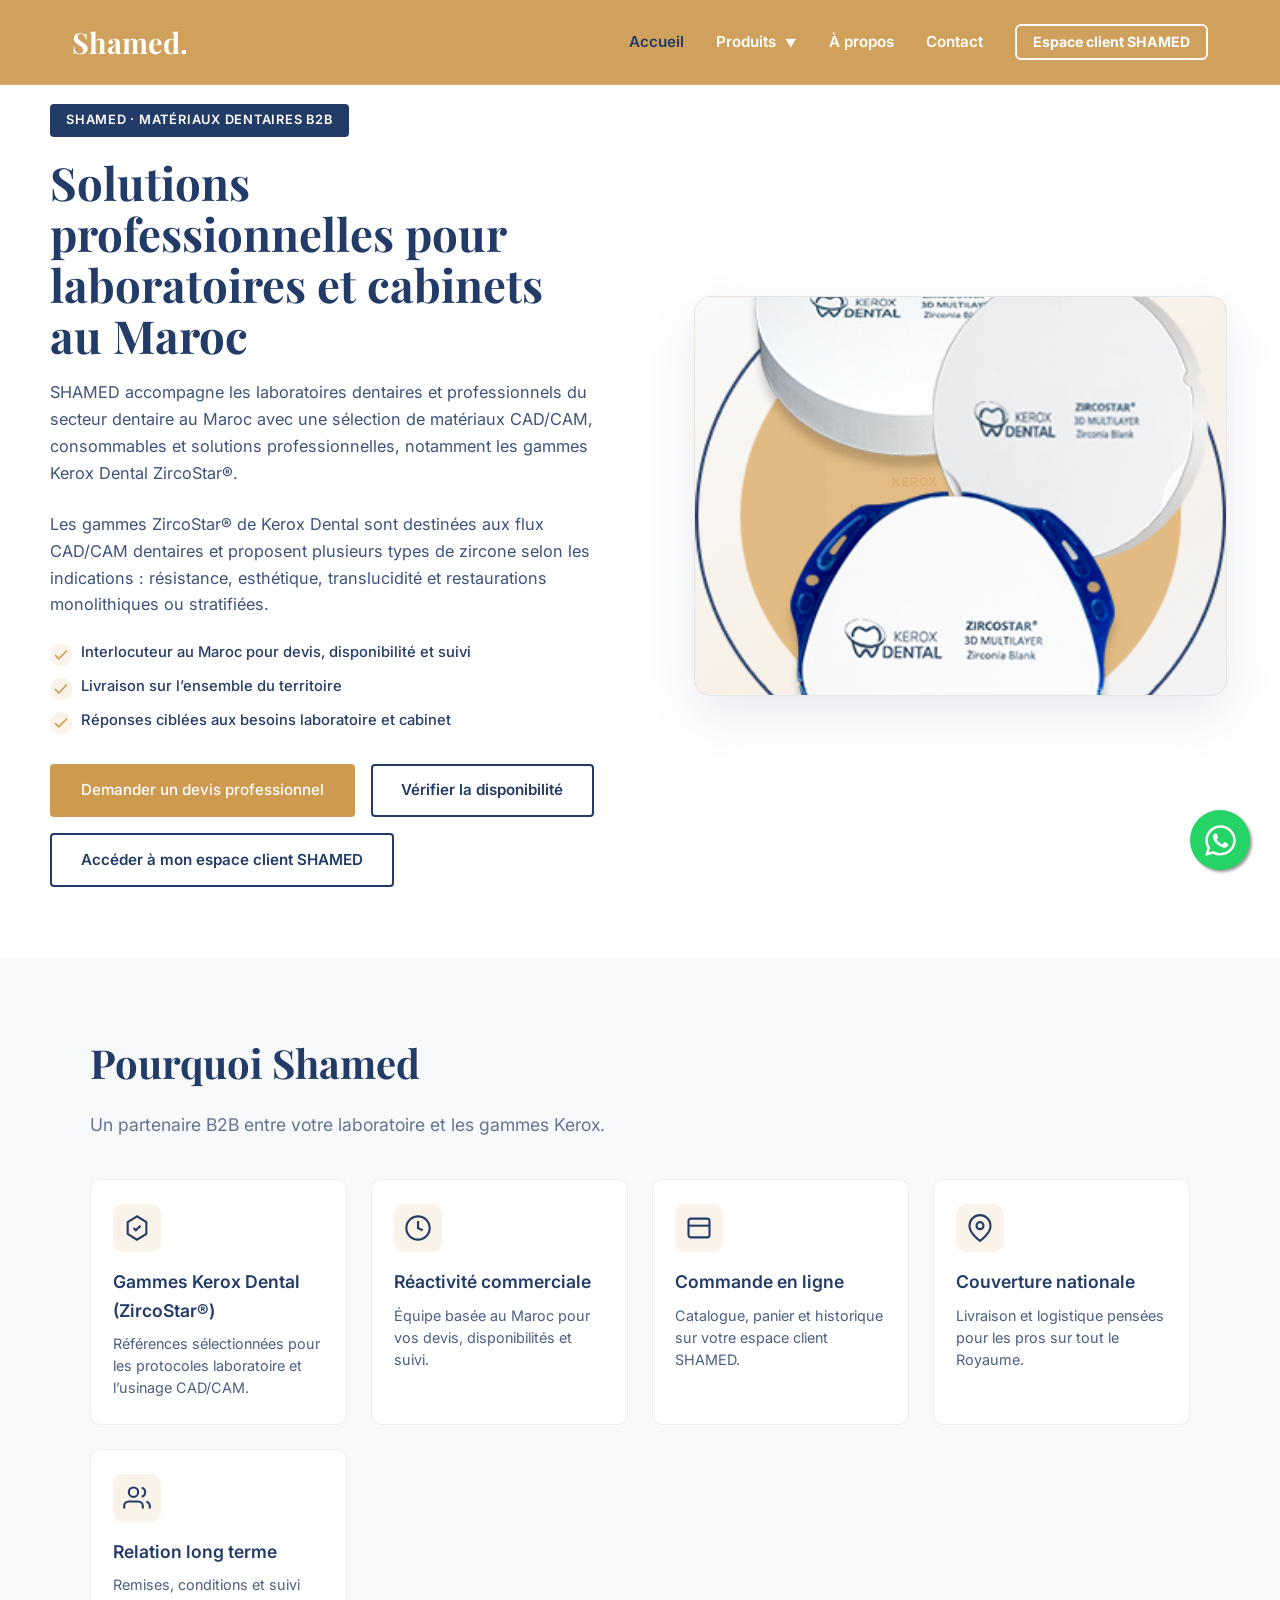
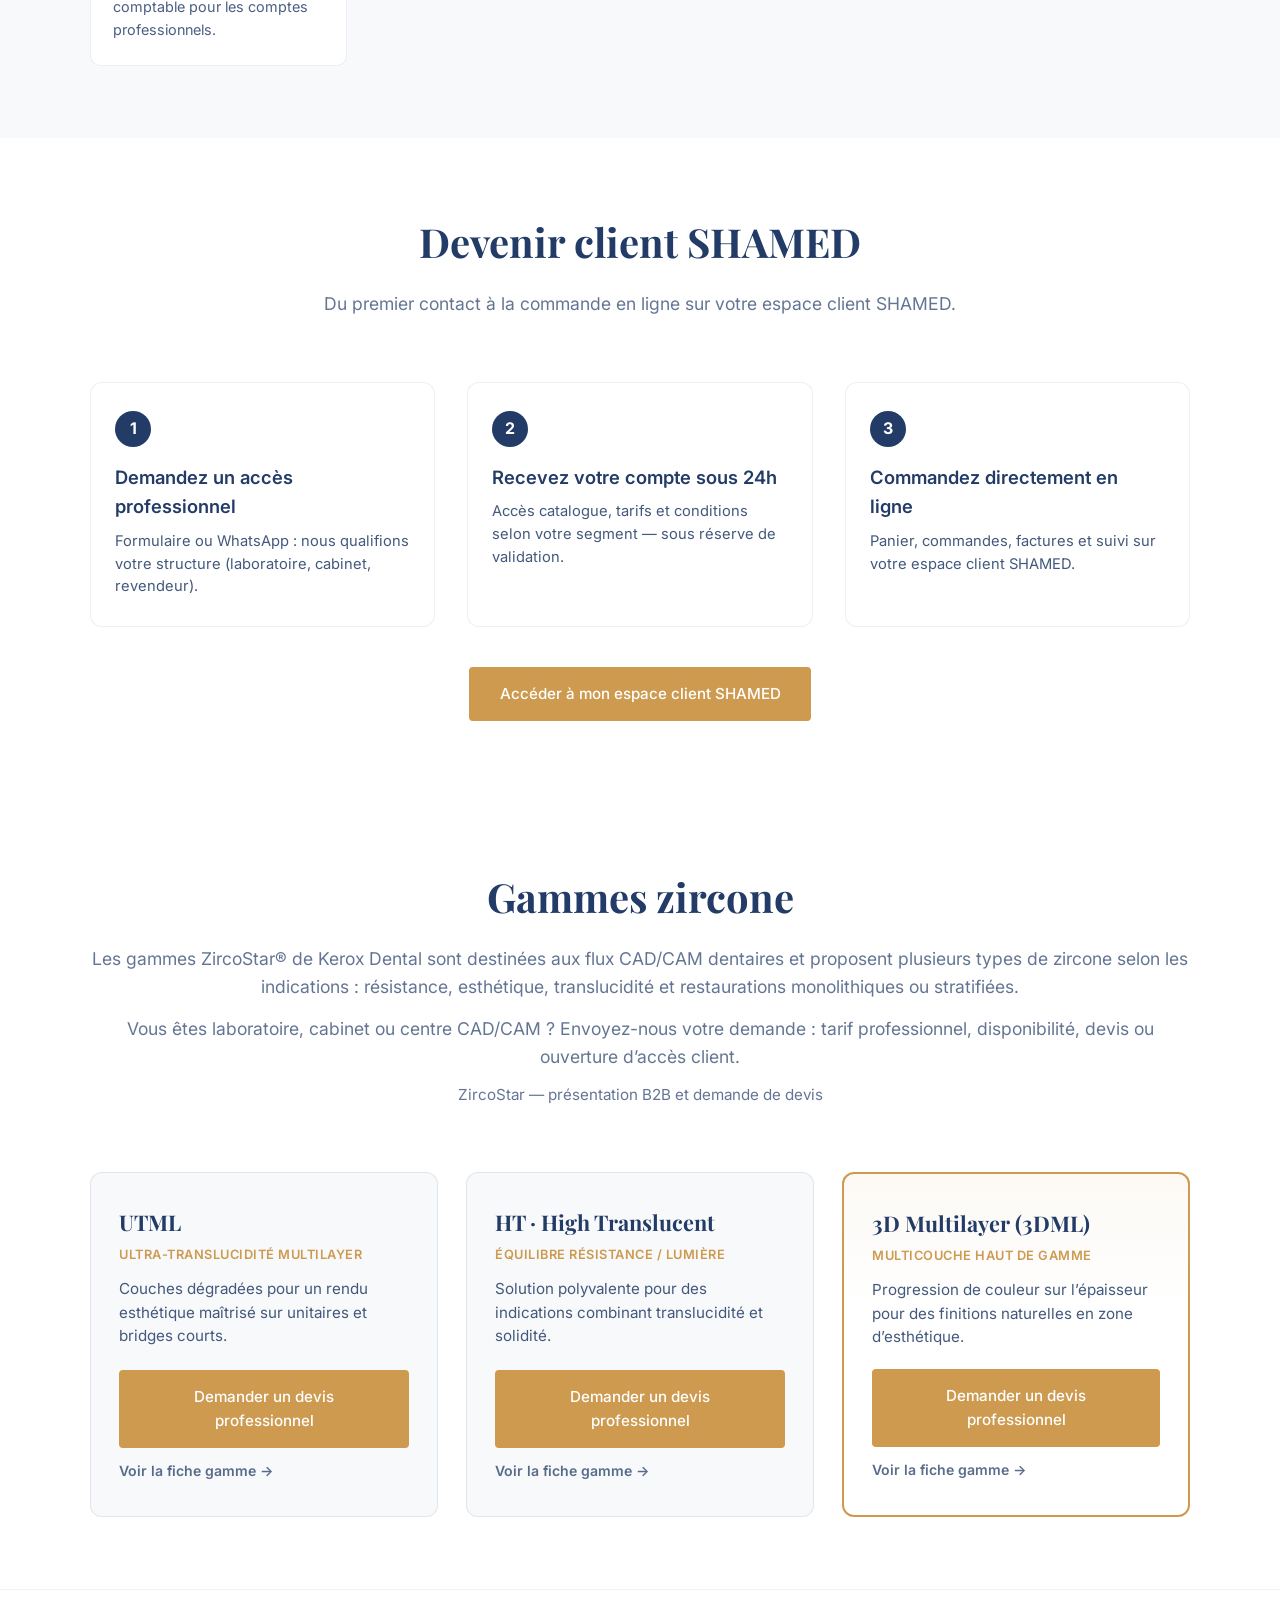
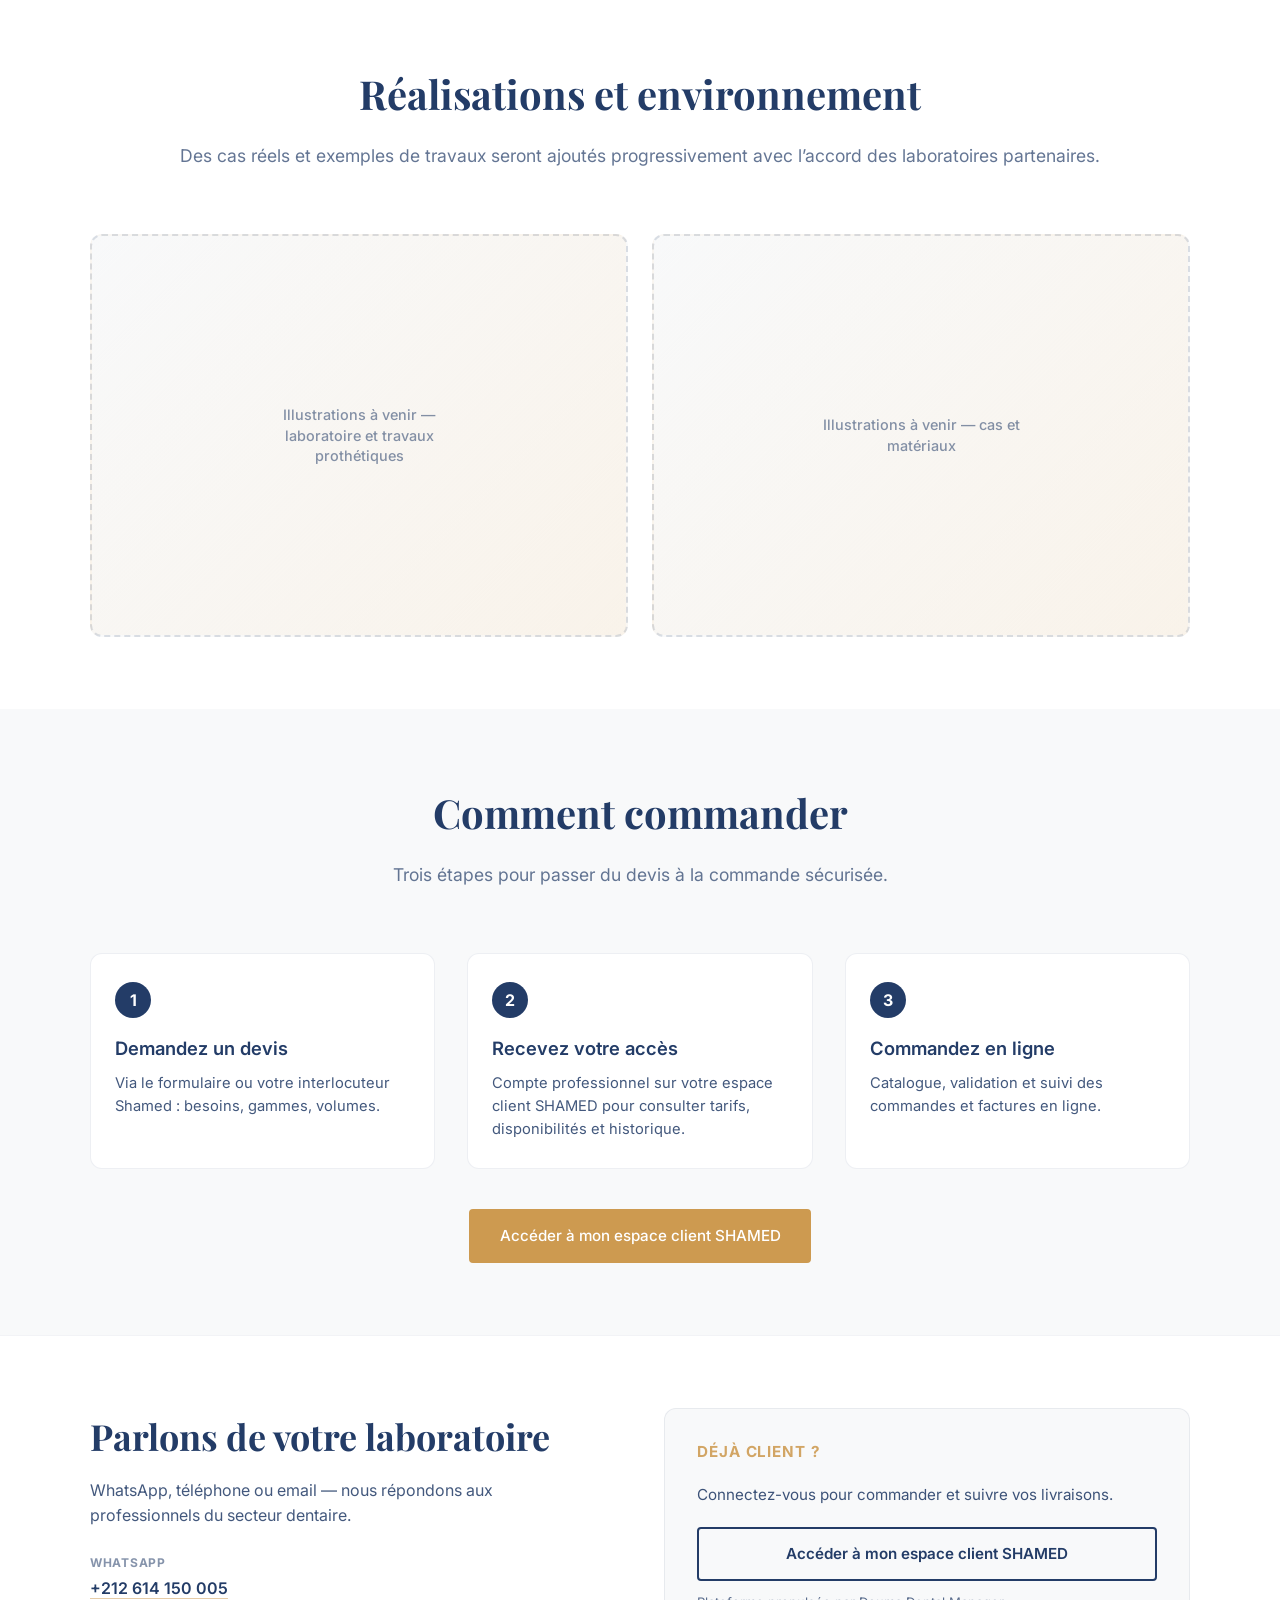
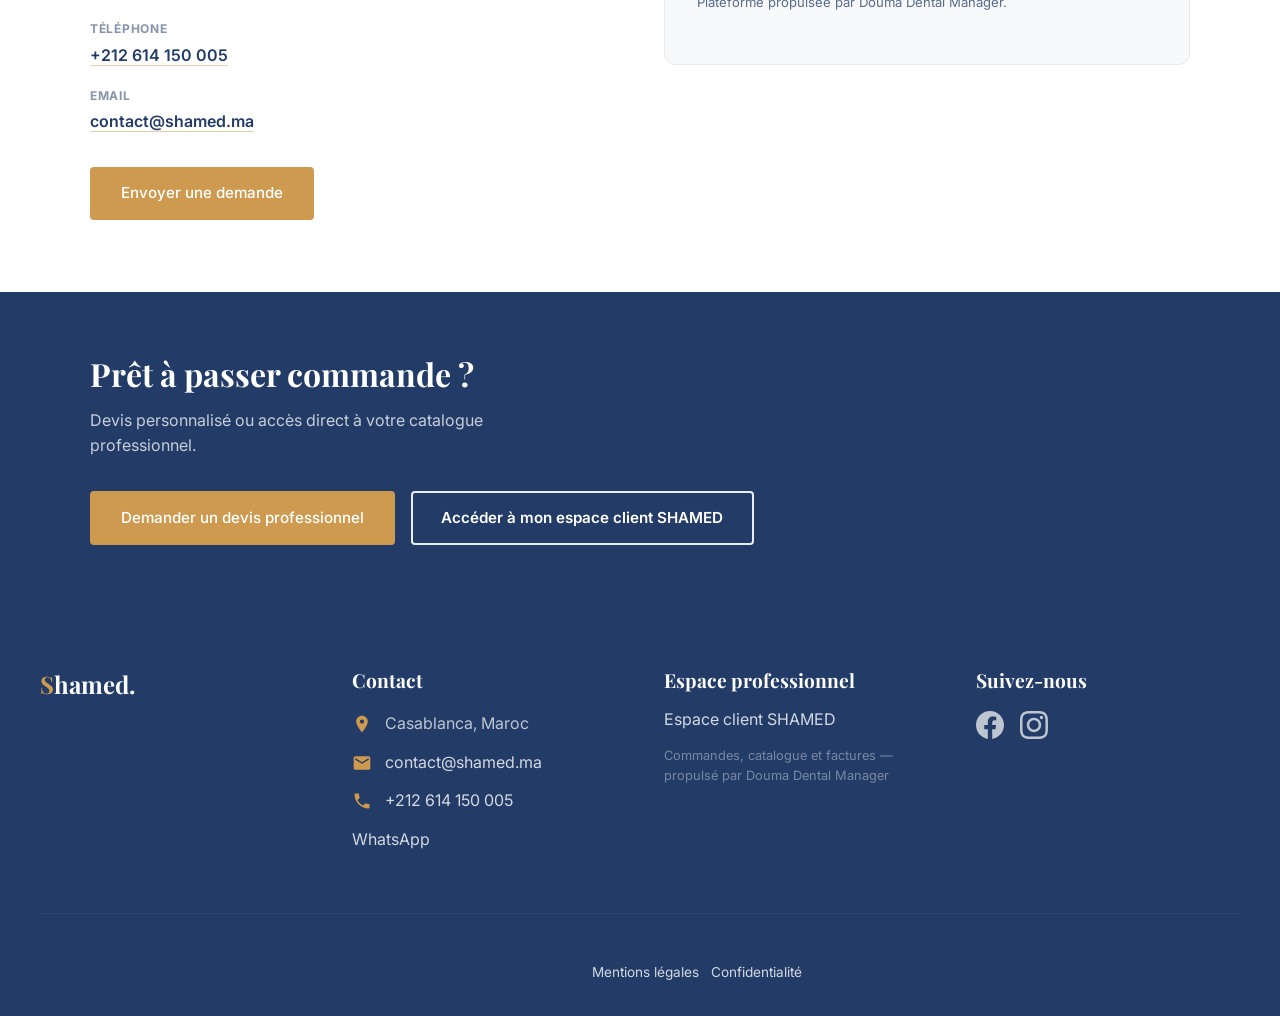
==== index.html @ b082b1ce "Improve SHAMED site content, legal pages, and footer consistency" ====
<!DOCTYPE html>
<html lang="fr">
<head>
    <meta charset="UTF-8">
    <meta name="viewport" content="width=device-width, initial-scale=1.0">
    <title>SHAMED — Consommables et matériaux dentaires professionnels au Maroc</title>
    <link rel="preconnect" href="https://fonts.googleapis.com">
    <link rel="preconnect" href="https://fonts.gstatic.com" crossorigin>
    <link href="https://fonts.googleapis.com/css2?family=Inter:wght@300;400;500;600&family=Playfair+Display:wght@500;600;700&display=swap" rel="stylesheet">
    <link rel="stylesheet" href="styles.css">
    <meta name="description" content="SHAMED accompagne les laboratoires dentaires et professionnels au Maroc avec des matériaux CAD/CAM, consommables dentaires, devis professionnels et espace client en ligne.">
    <meta property="og:title" content="SHAMED — Matériaux dentaires professionnels au Maroc">
    <meta property="og:description" content="Matériaux CAD/CAM, consommables dentaires et gammes Kerox Dental ZircoStar® : devis, disponibilité et espace client SHAMED.">
    <meta property="og:type" content="website">
    <meta property="og:url" content="https://www.shamed.ma/">
    <meta property="og:image" content="https://www.shamed.ma/images/our-products-zirconia.png">
    <meta property="og:locale" content="fr_MA">
</head>
<body>
    <a href="#main" class="skip-link">Aller au contenu</a>

    <nav id="navbar" class="glass-nav">
        <div class="nav-container">
            <div class="logo">
                <a href="index.html"><span class="logo-accent">S</span>hamed.</a>
            </div>
            <ul class="nav-links">
                <li><a href="index.html" class="active">Accueil</a></li>
                <li class="nav-item">
                    <a href="#produits">Produits <span class="dropdown-arrow">▼</span></a>
                    <div class="dropdown">
                        <a href="zircone.html">Zircone Kerox</a>
                        <a href="zircostar.html">ZircoStar</a>
                        <a href="pmma.html">PMMA</a>
                        <a href="resine-3d.html">Résines 3D</a>
                        <a href="consommables.html">Consommables Divers</a>
                    </div>
                </li>
                <li><a href="a-propos.html">À propos</a></li>
                <li><a href="contact.html">Contact</a></li>
                <li><a href="https://erp.shamed.ma/login?utm_source=shamed.ma&utm_medium=cta" class="nav-erp-link" target="_blank" rel="noopener noreferrer">Espace client SHAMED</a></li>
            </ul>
            <button class="nav-toggle" type="button" aria-label="Ouvrir le menu" aria-expanded="false">
                <span></span><span></span><span></span>
            </button>
        </div>
    </nav>
    <div class="mobile-menu" id="mobileMenu">
        <ul>
            <li><a href="index.html">Accueil</a></li>
            <li><a href="zircone.html">Zircone Kerox</a></li>
            <li><a href="zircostar.html">ZircoStar</a></li>
            <li><a href="pmma.html">PMMA</a></li>
            <li><a href="resine-3d.html">Résines 3D</a></li>
            <li><a href="consommables.html">Consommables Divers</a></li>
            <li><a href="a-propos.html">À propos</a></li>
            <li><a href="contact.html">Contact</a></li>
            <li><a href="https://erp.shamed.ma/login?utm_source=shamed.ma&utm_medium=cta" target="_blank" rel="noopener noreferrer">Espace client SHAMED</a></li>
        </ul>
    </div>

    <!-- ========== 1. HERO (conversion B2B) ========== -->
    <header id="main" class="hero-section hero-b2b hero-b2b--split">
        <div class="hero-b2b-inner fade-in">
            <div class="hero-b2b-text">
                <p class="hero-eyebrow">SHAMED · Matériaux dentaires B2B</p>
                <h1>Solutions professionnelles pour laboratoires et cabinets au Maroc</h1>
                <p class="hero-subtitle">SHAMED accompagne les laboratoires dentaires et professionnels du secteur dentaire au Maroc avec une sélection de matériaux CAD/CAM, consommables et solutions professionnelles, notamment les gammes Kerox Dental ZircoStar®.</p>
                <p class="hero-subtitle" style="margin-top: 0.75rem;">Les gammes ZircoStar® de Kerox Dental sont destinées aux flux CAD/CAM dentaires et proposent plusieurs types de zircone selon les indications : résistance, esthétique, translucidité et restaurations monolithiques ou stratifiées.</p>
                <ul class="hero-trust" aria-label="Points forts">
                    <li>
                        <span class="hero-trust-icon" aria-hidden="true"><svg width="18" height="18" viewBox="0 0 24 24" fill="none" stroke="currentColor" stroke-width="2.2"><path d="M20 6L9 17l-5-5"/></svg></span>
                        <span>Interlocuteur au Maroc pour devis, disponibilité et suivi</span>
                    </li>
                    <li>
                        <span class="hero-trust-icon" aria-hidden="true"><svg width="18" height="18" viewBox="0 0 24 24" fill="none" stroke="currentColor" stroke-width="2.2"><path d="M20 6L9 17l-5-5"/></svg></span>
                        <span>Livraison sur l’ensemble du territoire</span>
                    </li>
                    <li>
                        <span class="hero-trust-icon" aria-hidden="true"><svg width="18" height="18" viewBox="0 0 24 24" fill="none" stroke="currentColor" stroke-width="2.2"><path d="M20 6L9 17l-5-5"/></svg></span>
                        <span>Réponses ciblées aux besoins laboratoire et cabinet</span>
                    </li>
                </ul>
                <div class="hero-actions">
                    <a href="contact.html" class="btn-primary">Demander un devis professionnel</a>
                    <a href="contact.html" class="btn-outline-navy">Vérifier la disponibilité</a>
                    <a href="https://erp.shamed.ma/login?utm_source=shamed.ma&utm_medium=cta" class="btn-outline-navy" target="_blank" rel="noopener noreferrer">Accéder à mon espace client SHAMED</a>
                </div>
            </div>
            <div class="hero-visual-wrap">
                <figure class="hero-visual" role="presentation">
                    <img
                        src="images/our-products-zirconia.png"
                        alt="Gamme zircone Kerox — blocs pour laboratoire dentaire"
                        class="hero-visual-img"
                        width="640"
                        height="480"
                        loading="eager"
                        fetchpriority="high"
                        onerror="this.remove();"
                    >
                    <div class="hero-visual-fallback" aria-hidden="true">
                        <span class="hero-visual-fallback-inner">
                            <span class="hero-visual-fallback-kicker">Kerox · Zircostar</span>
                            <span class="hero-visual-fallback-text">Illustration produit ou laboratoire</span>
                        </span>
                    </div>
                </figure>
            </div>
        </div>
    </header>

    <!-- ========== 2. POURQUOI SHAMED ========== -->
    <section id="pourquoi" class="home-section home-why fade-in">
        <div class="home-inner">
            <div class="section-header section-header--left">
                <h2>Pourquoi Shamed</h2>
                <p>Un partenaire B2B entre votre laboratoire et les gammes Kerox.</p>
            </div>
            <ul class="why-grid">
                <li class="why-item">
                    <span class="why-icon" aria-hidden="true">
                        <svg viewBox="0 0 24 24" width="28" height="28" fill="none" stroke="currentColor" stroke-width="1.8"><path d="M12 2L4 7v10l8 5 8-5V7l-8-5z"/><path d="M9 12l2 2 4-4"/></svg>
                    </span>
                    <h3>Gammes Kerox Dental (ZircoStar®)</h3>
                    <p>Références sélectionnées pour les protocoles laboratoire et l’usinage CAD/CAM.</p>
                </li>
                <li class="why-item">
                    <span class="why-icon" aria-hidden="true">
                        <svg viewBox="0 0 24 24" width="28" height="28" fill="none" stroke="currentColor" stroke-width="1.8"><circle cx="12" cy="12" r="10"/><path d="M12 6v6l4 2"/></svg>
                    </span>
                    <h3>Réactivité commerciale</h3>
                    <p>Équipe basée au Maroc pour vos devis, disponibilités et suivi.</p>
                </li>
                <li class="why-item">
                    <span class="why-icon" aria-hidden="true">
                        <svg viewBox="0 0 24 24" width="28" height="28" fill="none" stroke="currentColor" stroke-width="1.8"><rect x="3" y="4" width="18" height="16" rx="2"/><path d="M3 10h18"/></svg>
                    </span>
                    <h3>Commande en ligne</h3>
                    <p>Catalogue, panier et historique sur votre espace client SHAMED.</p>
                </li>
                <li class="why-item">
                    <span class="why-icon" aria-hidden="true">
                        <svg viewBox="0 0 24 24" width="28" height="28" fill="none" stroke="currentColor" stroke-width="1.8"><path d="M21 10c0 7-9 13-9 13S3 17 3 10a9 9 0 1118 0z"/><circle cx="12" cy="10" r="3"/></svg>
                    </span>
                    <h3>Couverture nationale</h3>
                    <p>Livraison et logistique pensées pour les pros sur tout le Royaume.</p>
                </li>
                <li class="why-item">
                    <span class="why-icon" aria-hidden="true">
                        <svg viewBox="0 0 24 24" width="28" height="28" fill="none" stroke="currentColor" stroke-width="1.8"><path d="M17 21v-2a4 4 0 00-4-4H5a4 4 0 00-4 4v2"/><circle cx="9" cy="7" r="4"/><path d="M23 21v-2a4 4 0 00-3-3.87M16 3.13a4 4 0 010 7.75"/></svg>
                    </span>
                    <h3>Relation long terme</h3>
                    <p>Remises, conditions et suivi comptable pour les comptes professionnels.</p>
                </li>
            </ul>
        </div>
    </section>

    <!-- ========== 2b. DEVENIR CLIENT ========== -->
    <section id="devenir-client" class="home-section home-devenir fade-in">
        <div class="home-inner">
            <div class="section-header">
                <h2>Devenir client SHAMED</h2>
                <p>Du premier contact à la commande en ligne sur votre espace client SHAMED.</p>
            </div>
            <ol class="steps-3 steps-3--devenir">
                <li class="steps-3-item">
                    <span class="steps-3-num">1</span>
                    <h3>Demandez un accès professionnel</h3>
                    <p>Formulaire ou WhatsApp : nous qualifions votre structure (laboratoire, cabinet, revendeur).</p>
                </li>
                <li class="steps-3-item">
                    <span class="steps-3-num">2</span>
                    <h3>Recevez votre compte sous 24h</h3>
                    <p>Accès catalogue, tarifs et conditions selon votre segment — sous réserve de validation.</p>
                </li>
                <li class="steps-3-item">
                    <span class="steps-3-num">3</span>
                    <h3>Commandez directement en ligne</h3>
                    <p>Panier, commandes, factures et suivi sur votre espace client SHAMED.</p>
                </li>
            </ol>
            <div class="steps-3-cta">
                <a href="https://erp.shamed.ma/login?utm_source=shamed.ma&utm_medium=cta" class="btn-primary" target="_blank" rel="noopener noreferrer">Accéder à mon espace client SHAMED</a>
            </div>
        </div>
    </section>

    <!-- ========== 3. PRODUITS (3 blocs) ========== -->
    <section id="produits" class="home-section home-products-b2b fade-in">
        <div class="home-inner">
            <div class="section-header">
                <h2>Gammes zircone</h2>
                <p>Les gammes ZircoStar® de Kerox Dental sont destinées aux flux CAD/CAM dentaires et proposent plusieurs types de zircone selon les indications : résistance, esthétique, translucidité et restaurations monolithiques ou stratifiées.</p>
                <p style="margin-top: 0.85rem;">Vous êtes laboratoire, cabinet ou centre CAD/CAM ? Envoyez-nous votre demande : tarif professionnel, disponibilité, devis ou ouverture d’accès client.</p>
                <p style="margin-top: 0.75rem; font-size: 0.95rem;"><a href="zircostar.html">ZircoStar — présentation B2B et demande de devis</a></p>
            </div>
            <div class="b2b-product-grid">
                <article class="b2b-product-card">
                    <h3>UTML</h3>
                    <p class="b2b-product-tag">Ultra-translucidité multilayer</p>
                    <p>Couches dégradées pour un rendu esthétique maîtrisé sur unitaires et bridges courts.</p>
                    <a href="contact.html" class="btn-primary b2b-product-cta">Demander un devis professionnel</a>
                    <a href="zircone.html" class="b2b-product-more">Voir la fiche gamme →</a>
                </article>
                <article class="b2b-product-card">
                    <h3>HT · High Translucent</h3>
                    <p class="b2b-product-tag">Équilibre résistance / lumière</p>
                    <p>Solution polyvalente pour des indications combinant translucidité et solidité.</p>
                    <a href="contact.html" class="btn-primary b2b-product-cta">Demander un devis professionnel</a>
                    <a href="zircone.html" class="b2b-product-more">Voir la fiche gamme →</a>
                </article>
                <article class="b2b-product-card b2b-product-card--featured">
                    <h3>3D Multilayer (3DML)</h3>
                    <p class="b2b-product-tag">Multicouche haut de gamme</p>
                    <p>Progression de couleur sur l’épaisseur pour des finitions naturelles en zone d’esthétique.</p>
                    <a href="contact.html" class="btn-primary b2b-product-cta">Demander un devis professionnel</a>
                    <a href="zircone.html" class="b2b-product-more">Voir la fiche gamme →</a>
                </article>
            </div>
        </div>
    </section>

    <!-- ========== 4. RÉSULTATS (placeholders) ========== -->
    <section id="resultats" class="home-section home-results fade-in">
        <div class="home-inner">
            <div class="section-header">
                <h2>Réalisations et environnement</h2>
                <p>Des cas réels et exemples de travaux seront ajoutés progressivement avec l’accord des laboratoires partenaires.</p>
            </div>
            <div class="results-grid">
                <div class="result-placeholder">
                    <span class="result-placeholder-label">Illustrations à venir — laboratoire et travaux prothétiques</span>
                </div>
                <div class="result-placeholder">
                    <span class="result-placeholder-label">Illustrations à venir — cas et matériaux</span>
                </div>
            </div>
        </div>
    </section>

    <!-- ========== 5. COMMENT COMMANDER ========== -->
    <section id="comment-commander" class="home-section home-how fade-in">
        <div class="home-inner">
            <div class="section-header">
                <h2>Comment commander</h2>
                <p>Trois étapes pour passer du devis à la commande sécurisée.</p>
            </div>
            <ol class="steps-3">
                <li class="steps-3-item">
                    <span class="steps-3-num">1</span>
                    <h3>Demandez un devis</h3>
                    <p>Via le formulaire ou votre interlocuteur Shamed : besoins, gammes, volumes.</p>
                </li>
                <li class="steps-3-item">
                    <span class="steps-3-num">2</span>
                    <h3>Recevez votre accès</h3>
                    <p>Compte professionnel sur votre espace client SHAMED pour consulter tarifs, disponibilités et historique.</p>
                </li>
                <li class="steps-3-item">
                    <span class="steps-3-num">3</span>
                    <h3>Commandez en ligne</h3>
                    <p>Catalogue, validation et suivi des commandes et factures en ligne.</p>
                </li>
            </ol>
            <div class="steps-3-cta">
                <a href="https://erp.shamed.ma/login?utm_source=shamed.ma&utm_medium=cta" class="btn-primary" target="_blank" rel="noopener noreferrer">Accéder à mon espace client SHAMED</a>
            </div>
        </div>
    </section>

    <!-- ========== 6. CONTACT ========== -->
    <section id="contact-pro" class="home-section home-contact-block fade-in">
        <div class="home-inner home-contact-inner">
            <div class="home-contact-text">
                <h2>Parlons de votre laboratoire</h2>
                <p>WhatsApp, téléphone ou email — nous répondons aux professionnels du secteur dentaire.</p>
                <ul class="home-contact-list">
                    <li>
                        <strong>WhatsApp</strong>
                        <a href="https://wa.me/212614150005" target="_blank" rel="noopener">+212 614 150 005</a>
                    </li>
                    <li>
                        <strong>Téléphone</strong>
                        <a href="tel:+212614150005">+212 614 150 005</a>
                    </li>
                    <li>
                        <strong>Email</strong>
                        <a href="mailto:contact@shamed.ma">contact@shamed.ma</a>
                    </li>
                </ul>
                <a href="contact.html" class="btn-primary home-contact-main-cta">Envoyer une demande</a>
            </div>
            <div class="home-contact-aside">
                <p class="home-contact-aside-title">Déjà client ?</p>
                <p>Connectez-vous pour commander et suivre vos livraisons.</p>
                <a href="https://erp.shamed.ma/login?utm_source=shamed.ma&utm_medium=cta" class="btn-outline-navy btn-block" target="_blank" rel="noopener noreferrer">Accéder à mon espace client SHAMED</a>
                <p style="margin-top: 0.75rem; font-size: 0.82rem; opacity: 0.75; line-height: 1.45;">Plateforme propulsée par Douma Dental Manager.</p>
            </div>
        </div>
    </section>

    <!-- ========== BONUS : CTA final ========== -->
    <section class="home-final-cta fade-in" aria-label="Appel à l'action">
        <div class="home-inner home-final-cta-inner">
            <div>
                <h2 class="home-final-cta-title">Prêt à passer commande ?</h2>
                <p class="home-final-cta-sub">Devis personnalisé ou accès direct à votre catalogue professionnel.</p>
            </div>
            <div class="home-final-cta-btns">
                <a href="contact.html" class="btn-primary">Demander un devis professionnel</a>
                <a href="https://erp.shamed.ma/login?utm_source=shamed.ma&utm_medium=cta" class="btn-outline-light" target="_blank" rel="noopener noreferrer">Accéder à mon espace client SHAMED</a>
            </div>
        </div>
    </section>

    <a href="https://wa.me/212614150005" class="whatsapp-float" target="_blank" aria-label="Contact WhatsApp">
        <svg class="whatsapp-icon" viewBox="0 0 448 512"><path d="M380.9 97.1C339 55.1 283.2 32 223.9 32c-122.4 0-222 99.6-222 222 0 39.1 10.2 77.3 29.6 111L0 480l117.7-30.9c32.4 17.7 68.9 27 106.1 27h.1c122.3 0 224.1-99.6 224.1-222 0-59.3-25.2-115-67.1-157zm-157 341.6c-33.2 0-65.7-8.9-94-25.7l-6.7-4-69.8 18.3L72 359.2l-4.4-7c-18.5-29.4-28.2-63.3-28.2-98.2 0-101.7 82.8-184.5 184.6-184.5 49.3 0 95.6 19.2 130.4 54.1 34.8 34.9 56.2 81.2 56.1 130.5 0 101.8-84.9 184.6-186.6 184.6zm101.2-138.2c-5.5-2.8-32.8-16.2-37.9-18-5.1-1.9-8.8-2.8-12.5 2.8-3.7 5.6-14.3 18-17.6 21.8-3.2 3.7-6.5 4.2-12 1.4-5.5-2.8-23.2-8.5-44.2-27.1-16.4-14.6-27.4-32.6-30.6-38.1-3.2-5.5-.3-8.5 2.5-11.2 2.5-2.5 5.5-6.5 8.3-9.7 2.8-3.2 3.7-5.5 5.5-9.2 1.9-3.7.9-6.9-.5-9.7-1.4-2.8-12.5-30.1-17.1-41.2-4.5-10.8-9.1-9.3-12.5-9.5-3.2-.2-6.9-.2-10.6-.2-3.7 0-9.7 1.4-14.8 6.9-5.1 5.6-19.4 19-19.4 46.3 0 27.3 19.9 53.7 22.6 57.4 2.8 3.7 39.1 59.7 94.8 83.8 13.2 5.8 23.5 9.2 31.5 11.8 13.3 4.2 25.4 3.6 35 2.2 10.7-1.6 32.8-13.4 37.4-26.4 4.6-13 4.6-24.1 3.2-26.4-1.3-2.5-5-3.9-10.5-6.6z"/></svg>
    </a>

    <footer id="contact" class="footer">
        <div class="footer-container">
            <div class="footer-brand">
                <h2><span style="color:var(--clr-copper)">S</span>hamed.</h2>
                <p>Consommable Médical &amp; Dentaire premium au Maroc.</p>
            </div>
            <div class="footer-links">
                <h3>Contact</h3>
                <p><svg class="footer-icon" viewBox="0 0 24 24"><path d="M12 2C8.13 2 5 5.13 5 9c0 5.25 7 13 7 13s7-7.75 7-13c0-3.87-3.13-7-7-7zm0 9.5c-1.38 0-2.5-1.12-2.5-2.5s1.12-2.5 2.5-2.5 2.5 1.12 2.5 2.5-1.12 2.5-2.5 2.5z"/></svg> Casablanca, Maroc</p>
                <p><svg class="footer-icon" viewBox="0 0 24 24"><path d="M20 4H4c-1.1 0-1.99.9-1.99 2L2 18c0 1.1.9 2 2 2h16c1.1 0 2-.9 2-2V6c0-1.1-.9-2-2-2zm0 4l-8 5-8-5V6l8 5 8-5v2z"/></svg> <a href="mailto:contact@shamed.ma">contact@shamed.ma</a></p>
                <p><svg class="footer-icon" viewBox="0 0 24 24"><path d="M6.62 10.79c1.44 2.83 3.76 5.14 6.59 6.59l2.2-2.2c.27-.27.67-.36 1.02-.24 1.12.37 2.33.57 3.57.57.55 0 1 .45 1 1V20c0 .55-.45 1-1 1-9.39 0-17-7.61-17-17 0-.55.45-1 1-1h3.5c.55 0 1 .45 1 1 0 1.25.2 2.45.57 3.57.11.35.03.74-.25 1.02l-2.2 2.2z"/></svg> <a href="tel:+212614150005">+212 614 150 005</a></p>
                <p><a href="https://wa.me/212614150005" target="_blank" rel="noopener">WhatsApp</a></p>
            </div>
            <div class="footer-links footer-erp">
                <h3>Espace professionnel</h3>
                <p><a href="https://erp.shamed.ma/login?utm_source=shamed.ma&utm_medium=cta" target="_blank" rel="noopener noreferrer">Espace client SHAMED</a></p>
                <p class="footer-erp-hint">Commandes, catalogue et factures — propulsé par Douma Dental Manager</p>
            </div>
            <div class="footer-social">
                <h3>Suivez-nous</h3>
                <div class="social-links">
                    <a href="https://www.facebook.com/shamed.ma" target="_blank" rel="noopener noreferrer" aria-label="Facebook Shamed">
                        <svg class="social-icon" viewBox="0 0 24 24"><path d="M24 12.073c0-6.627-5.373-12-12-12s-12 5.373-12 12c0 5.99 4.388 10.954 10.125 11.854v-8.385H7.078v-3.47h3.047V9.43c0-3.007 1.792-4.669 4.533-4.669 1.312 0 2.686.235 2.686.235v2.953H15.83c-1.491 0-1.956.925-1.956 1.874v2.25h3.328l-.532 3.47h-2.796v8.385C19.612 23.027 24 18.062 24 12.073z"/></svg>
                    </a>
                    <a href="https://www.instagram.com/shamed.ma" target="_blank" rel="noopener noreferrer" aria-label="Instagram Shamed">
                        <svg class="social-icon" viewBox="0 0 24 24"><path d="M12 2.163c3.204 0 3.584.012 4.85.07 3.252.148 4.771 1.691 4.919 4.919.058 1.265.069 1.645.069 4.849 0 3.205-.012 3.584-.069 4.849-.149 3.225-1.664 4.771-4.919 4.919-1.266.058-1.644.07-4.85.07-3.204 0-3.584-.012-4.849-.07-3.26-.149-4.771-1.699-4.919-4.92-.058-1.265-.07-1.644-.07-4.849 0-3.204.013-3.583.07-4.849.149-3.227 1.664-4.771 4.919-4.919 1.266-.057 1.645-.069 4.849-.069zm0-2.163c-3.259 0-3.667.014-4.947.072-4.358.2-6.78 2.618-6.98 6.98-.059 1.281-.073 1.689-.073 4.948 0 3.259.014 3.668.072 4.948.2 4.358 2.618 6.78 6.98 6.98 1.281.058 1.689.072 4.948.072 3.259 0 3.668-.014 4.948-.072 4.354-.2 6.782-2.618 6.979-6.98.059-1.28.073-1.689.073-4.948 0-3.259-.014-3.667-.072-4.947-.196-4.354-2.617-6.78-6.979-6.98-1.281-.059-1.69-.073-4.949-.073zm0 5.838c-3.403 0-6.162 2.759-6.162 6.162s2.759 6.163 6.162 6.163 6.162-2.759 6.162-6.163c0-3.403-2.759-6.162-6.162-6.162zm0 10.162c-2.209 0-4-1.79-4-4 0-2.209 1.791-4 4-4s4 1.791 4 4c0 2.21-1.791 4-4 4zm6.406-11.845c-.796 0-1.441.645-1.441 1.44s.645 1.44 1.441 1.44c.795 0 1.439-.645 1.439-1.44s-.644-1.44-1.439-1.44z"/></svg>
                    </a>
                </div>
            </div>
        </div>
        <div class="footer-bottom">
            <p>&copy; 2026 Shamed. <a href="mentions-legales.html">Mentions légales</a> · <a href="politique-confidentialite.html" title="Politique de confidentialité — SHAMED">Confidentialité</a></p>
        </div>
    </footer>

    <script src="script.js"></script>
</body>
</html>
---- styles.css ----
/* ==================================
   CSS Variables & Theming
================================== */
:root {
    /* Colors - Premium Medical Palette */
    --clr-navy: #233C67;
    --clr-navy-light: var(--clr-navy);
    --clr-white: #FFFFFF;
    --clr-gray-light: #F8F9FA;
    --clr-gray: rgba(35, 60, 103, 0.6); /* Transparence de Navy */
    --clr-copper: #CD9A50;
    --clr-copper-hover: #B58444;

    /* Typography */
    --font-heading: 'Playfair Display', serif;
    --font-body: 'Inter', sans-serif;

    /* Transitions */
    --transition-smooth: all 0.3s cubic-bezier(0.25, 0.46, 0.45, 0.94);
}

/* ==================================
   Reset & Base
================================== */
* {
    margin: 0;
    padding: 0;
    box-sizing: border-box;
}

html {
    scroll-behavior: smooth;
}

body {
    font-family: var(--font-body);
    background-color: var(--clr-white);
    color: var(--clr-navy);
    line-height: 1.6;
    overflow-x: hidden;
}

h1, h2, h3, h4 {
    font-family: var(--font-heading);
    color: var(--clr-navy);
}

a {
    text-decoration: none;
    color: inherit;
}

/* Focus visible pour accessibilité clavier */
a:focus-visible,
button:focus-visible,
input:focus-visible,
textarea:focus-visible {
    outline: 2px solid var(--clr-copper);
    outline-offset: 2px;
}

/* Lien d'évitement (skip link) pour la navigation au clavier */
.skip-link {
    position: absolute;
    top: -100px;
    left: 1rem;
    padding: 0.5rem 1rem;
    background: var(--clr-navy);
    color: var(--clr-white);
    font-weight: 600;
    z-index: 10000;
    transition: top 0.2s;
}
.skip-link:focus {
    top: 1rem;
}

ul {
    list-style: none;
}

/* ==================================
   Typography Classes
================================== */
.subtitle {
    font-size: 0.9rem;
    font-weight: 600;
    text-transform: uppercase;
    letter-spacing: 2px;
    color: var(--clr-copper);
    display: block;
    margin-bottom: 1rem;
}

/* ==================================
   Buttons
================================== */
.btn-primary, .btn-secondary {
    display: inline-block;
    padding: 0.8rem 1.8rem;
    border-radius: 4px;
    font-weight: 500;
    font-size: 0.95rem;
    transition: var(--transition-smooth);
    cursor: pointer;
}

.btn-primary {
    background-color: var(--clr-copper);
    color: var(--clr-white);
    border: 2px solid var(--clr-copper);
}

.btn-primary:hover {
    background-color: var(--clr-copper-hover);
    border-color: var(--clr-copper-hover);
    transform: translateY(-2px);
    box-shadow: 0 4px 15px rgba(205, 154, 80, 0.3);
}

.btn-secondary {
    background-color: transparent;
    color: var(--clr-white);
    border: 2px solid var(--clr-white);
}

.btn-secondary:hover {
    background-color: var(--clr-white);
    color: var(--clr-navy);
    transform: translateY(-2px);
}

/* ==================================
   Navigation (Glassmorphism)
================================== */
.glass-nav {
    position: fixed;
    top: 0;
    left: 0;
    width: 100%;
    z-index: 1000;
    background: rgba(205, 154, 80, 0.92); /* Kerox Gold */
    backdrop-filter: blur(10px);
    -webkit-backdrop-filter: blur(10px);
    border-bottom: 1px solid rgba(255, 255, 255, 0.15);
    transition: var(--transition-smooth);
    padding: 1.2rem 0;
}

.glass-nav.scrolled {
    padding: 0.8rem 0;
    background: rgba(205, 154, 80, 0.98);
    box-shadow: 0 4px 20px rgba(35, 60, 103, 0.15);
}

.nav-container {
    max-width: 1200px;
    margin: 0 auto;
    padding: 0 2rem;
    display: flex;
    justify-content: space-between;
    align-items: center;
}

.logo {
    font-family: var(--font-heading);
    font-size: 1.8rem;
    font-weight: 700;
    color: var(--clr-white);
}

.logo a {
    display: flex;
    align-items: center;
    text-decoration: none;
    color: inherit;
}

.logo img {
    height: 42px;
    width: auto;
    object-fit: contain;
    display: block;
}

.logo-accent {
    color: var(--clr-white);
}

.logo .logo-fallback {
    font-family: var(--font-heading);
    font-size: 1.8rem;
    font-weight: 700;
}

.nav-links {
    display: flex;
    gap: 2rem;
}

.nav-links a {
    color: var(--clr-white);
    font-weight: 600;
    transition: var(--transition-smooth);
    font-size: 0.95rem;
}

.nav-links a:hover, .nav-links a.active {
    color: var(--clr-navy);
}

/* Dropdown */
.nav-item {
    position: relative;
}

.dropdown {
    display: none;
    position: absolute;
    top: 100%;
    left: 50%;
    transform: translateX(-50%);
    background: var(--clr-white);
    border: 1px solid var(--clr-gray-light);
    border-radius: 0 0 8px 8px;
    box-shadow: 0 10px 30px rgba(35, 60, 103, 0.12);
    min-width: 180px;
    overflow: hidden;
    z-index: 999;
    padding-top: 0.5rem;
    animation: dropdownFade 0.3s ease;
}

@keyframes dropdownFade {
    from { opacity: 0; transform: translateX(-50%) translateY(-10px); }
    to { opacity: 1; transform: translateX(-50%) translateY(0); }
}

.nav-item:hover .dropdown,
.nav-item.is-open .dropdown {
    display: block;
}

.dropdown a {
    display: block;
    padding: 0.7rem 1.2rem;
    color: var(--clr-navy) !important;
    font-weight: 500;
    font-size: 0.9rem;
    transition: var(--transition-smooth);
    border-bottom: 1px solid var(--clr-gray-light);
}

.dropdown a:last-child {
    border-bottom: none;
}

.dropdown a:hover,
.dropdown a.active {
    background-color: var(--clr-copper);
    color: var(--clr-white) !important;
}

.dropdown-arrow {
    font-size: 0.7rem;
    margin-left: 0.3rem;
    display: inline-block;
    transition: transform 0.3s;
}

.nav-item:hover .dropdown-arrow,
.nav-item.is-open .dropdown-arrow {
    transform: rotate(180deg);
}

/* ==================================
   Hero Section
================================== */
.hero-section {
    position: relative;
    min-height: auto;
    background-color: var(--clr-white);
    display: flex;
    align-items: center;
    padding: 7rem 2rem 4rem;
    overflow: hidden;
}

.hero-content {
    max-width: 1200px;
    margin: 0 auto;
    width: 100%;
    position: relative;
    z-index: 2;
    padding-top: 0;
}

.hero-content h1 {
    font-size: clamp(3rem, 5vw, 4.5rem);
    color: var(--clr-navy);
    line-height: 1.1;
    margin-bottom: 1.5rem;
}

.hero-content p {
    font-size: 1.1rem;
    color: var(--clr-navy);
    opacity: 0.8;
    max-width: 500px;
    margin-bottom: 2.5rem;
}

.hero-actions {
    display: flex;
    gap: 1rem;
}

/* Decorative background shape */
.hero-shape {
    position: absolute;
    right: -5%;
    top: 50%;
    transform: translateY(-50%);
    width: 400px;
    height: 400px;
    background: radial-gradient(circle, rgba(205,154,80,0.08) 0%, rgba(255,255,255,0) 70%);
    border-radius: 50%;
    z-index: 1;
}

/* ==================================
   Products Section
================================== */
.products-section {
    padding: 3rem 2rem 5rem;
    max-width: 1200px;
    margin: 0 auto;
}

.section-header {
    text-align: center;
    margin-bottom: 4rem;
}

.section-header h2 {
    font-size: 2.5rem;
    margin-bottom: 1rem;
}

.section-header p {
    color: var(--clr-navy); opacity: 0.7;
    font-size: 1.1rem;
}

.product-grid {
    display: grid;
    grid-template-columns: repeat(auto-fit, minmax(300px, 1fr));
    gap: 2.5rem;
}

.product-card {
    background: var(--clr-white);
    border-radius: 8px;
    overflow: hidden;
    box-shadow: 0 10px 30px rgba(0,0,0,0.05);
    transition: var(--transition-smooth);
    border: 1px solid rgba(0,0,0,0.03);
}

.product-card:hover {
    transform: translateY(-10px);
    box-shadow: 0 20px 40px rgba(35, 60, 103, 0.15);
    background-color: var(--clr-copper);
    border-color: var(--clr-copper);
}

.product-card:hover h3, .product-card:hover p {
    color: var(--clr-navy);
    opacity: 1;
}

.card-image {
    height: 220px;
    background-color: var(--clr-gray-light);
    position: relative;
    overflow: hidden;
}

.card-image.zircone { background: var(--clr-gray-light); }
.card-image.pmma { background: var(--clr-gray-light); }
.card-image.equipement { background: var(--clr-gray-light); }

.card-content {
    padding: 2rem;
}

.card-content h3 {
    font-size: 1.4rem;
    margin-bottom: 1rem;
}

.card-content p {
    color: var(--clr-navy); opacity: 0.8;
    margin-bottom: 1.5rem;
    font-size: 0.95rem;
}

.link-btn {
    color: var(--clr-navy);
    font-weight: 600;
    font-size: 0.9rem;
    display: inline-flex;
    align-items: center;
    gap: 0.5rem;
    border-bottom: 2px solid transparent;
    transition: var(--transition-smooth);
}

.link-btn span {
    color: var(--clr-copper);
    transition: var(--transition-smooth);
}

.link-btn:hover {
    color: var(--clr-copper);
}

.link-btn:hover span {
    transform: translateX(5px);
}

/* ==================================
   Gamme Zircone Section
================================== */
.zirconia-detail-section {
    padding: 4rem 2rem 6rem;
    max-width: 1200px;
    margin: 0 auto;
}

.zirconia-grid {
    display: grid;
    grid-template-columns: repeat(auto-fit, minmax(300px, 1fr));
    gap: 2rem;
}

.zirc-card {
    background: var(--clr-white);
    border: 1px solid var(--clr-gray-light);
    border-radius: 8px;
    padding: 2.5rem 2rem;
    position: relative;
    transition: var(--transition-smooth);
}

.zirc-card:hover {
    transform: translateY(-8px);
    box-shadow: 0 15px 35px rgba(35, 60, 103, 0.15);
    background-color: var(--clr-copper);
    border-color: var(--clr-copper);
}

.zirc-card:hover h3, .zirc-card:hover p, .zirc-card:hover p strong, .zirc-card-premium:hover p, .zirc-card-premium:hover p strong {
    color: var(--clr-navy);
    opacity: 1;
}

.zirc-card:hover .tag {
    background-color: rgba(255, 255, 255, 0.3);
    color: var(--clr-navy);
}

.subtitle-slogan {
    display: inline-block;
    background-color: var(--clr-navy);
    color: var(--clr-white);
    padding: 0.4rem 1rem;
    border-radius: 4px;
    font-size: 0.85rem;
    font-weight: 600;
    text-transform: uppercase;
    letter-spacing: 1px;
    margin-bottom: 1.5rem;
    box-shadow: 0 4px 10px rgba(35, 60, 103, 0.15);
}

.zirc-badge {
    position: absolute;
    top: -12px;
    right: 20px;
    background: linear-gradient(135deg, var(--clr-copper), #b85f2c);
    color: var(--clr-white);
    padding: 0.3rem 1rem;
    font-size: 0.8rem;
    font-weight: 600;
    border-radius: 20px;
    box-shadow: 0 4px 10px rgba(205, 154, 80, 0.3);
}

.zirc-img {
    width: 100%;
    max-width: 220px;
    height: auto;
    display: block;
    margin: 0 auto 1.5rem auto;
    filter: drop-shadow(0 8px 15px rgba(0,0,0,0.08));
    transition: transform 0.4s ease;
}

.zirc-card:hover .zirc-img {
    transform: scale(1.05) translateY(-5px);
}

/* ==================================
   Premium Card (3DML) Style
================================== */
.zirc-card-premium {
    background-color: var(--clr-white);
    border: 2px solid var(--clr-copper);
    color: var(--clr-navy);
}

.zirc-card-premium h3 {
    color: var(--clr-navy);
}

.zirc-card-premium p {
    color: var(--clr-navy);
    opacity: 0.8;
}

.zirc-card-premium p strong {
    color: var(--clr-copper);
}

.zirc-card-premium .tag {
    background-color: rgba(205, 154, 80, 0.1);
    color: var(--clr-copper);
}

.zirc-card-premium:hover {
    box-shadow: 0 15px 35px rgba(35, 60, 103, 0.15);
    border-color: var(--clr-copper);
}

.zirc-card h3 {
    font-size: 1.4rem;
    margin-bottom: 0.8rem;
}

.zirc-card p {
    font-size: 0.95rem;
    color: var(--clr-navy); opacity: 0.8;
    margin-bottom: 1.5rem;
}

.zirc-card p strong {
    color: var(--clr-copper);
    display: block;
    margin-bottom: 0.2rem;
    font-size: 0.9rem;
}

.zirc-specs p {
    margin-bottom: 1rem;
}

.zirc-specs ul {
    list-style: none;
    margin-bottom: 1.5rem;
}

.zirc-specs li {
    font-size: 0.85rem;
    color: var(--clr-navy);
    opacity: 0.9;
    margin-bottom: 0.4rem;
    padding-left: 1.2rem;
    position: relative;
    line-height: 1.4;
}

.zirc-specs li::before {
    content: "•";
    color: var(--clr-copper);
    position: absolute;
    left: 0;
    font-size: 1.2rem;
    font-weight: bold;
    top: -3px;
    transition: color 0.3s;
}

.zirc-card:hover .zirc-specs li::before, .zirc-card-premium:hover .zirc-specs li::before {
    color: var(--clr-white);
}

.zirc-tags {
    display: flex;
    gap: 0.5rem;
    flex-wrap: wrap;
}

.tag {
    background-color: var(--clr-gray-light);
    color: var(--clr-navy-light);
    padding: 0.3rem 0.8rem;
    border-radius: 4px;
    font-size: 0.8rem;
    font-weight: 600;
}

/* ==================================
   About Section
================================== */
.about-section {
    background-color: var(--clr-navy-light);
    color: var(--clr-white);
    padding: 6rem 2rem;
}

.about-container {
    max-width: 1200px;
    margin: 0 auto;
    display: grid;
    grid-template-columns: repeat(auto-fit, minmax(400px, 1fr));
    gap: 4rem;
    align-items: center;
}

.about-image {
    width: 100%;
    height: auto;
    border-radius: 12px;
    box-shadow: 0 20px 40px rgba(35, 60, 103, 0.15);
    border: 1px solid var(--clr-gray-light);
}

.about-text h2 {
    color: var(--clr-white);
    font-size: 2.5rem;
    margin-bottom: 1.5rem;
}

.about-text p {
    color: rgba(255, 255, 255, 0.85); /* Plus lisible sur fond marine */
    font-size: 1.1rem;
    max-width: 600px;
    margin-bottom: 2rem;
}

.stats-grid {
    display: grid;
    grid-template-columns: repeat(2, 1fr);
    gap: 2rem;
    max-width: 500px;
}

.stat-item h4 {
    color: var(--clr-copper);
    font-size: 1.2rem;
    margin-bottom: 0.5rem;
}

.stat-item p {
    font-size: 0.95rem;
    color: rgba(255, 255, 255, 0.7);
    margin-bottom: 0;
}

/* ==================================
   CTA Section
================================== */
.cta-section {
    padding: 6rem 2rem;
    background-color: var(--clr-navy);
    color: var(--clr-white);
    text-align: center;
}

.cta-content {
    max-width: 800px;
    margin: 0 auto;
}

.cta-content h2 {
    color: var(--clr-white);
    font-size: 2.5rem;
    margin-bottom: 1.5rem;
}

.cta-content p {
    color: rgba(255, 255, 255, 0.8);
    font-size: 1.2rem;
    margin-bottom: 2.5rem;
}

/* ==================================
   Footer
================================== */
.footer {
    background-color: var(--clr-navy);
    padding: 4rem 2rem 2rem;
    color: var(--clr-gray);
}

.footer-container {
    max-width: 1200px;
    margin: 0 auto;
    display: grid;
    grid-template-columns: repeat(auto-fit, minmax(250px, 1fr));
    gap: 3rem;
    margin-bottom: 3rem;
    border-bottom: 1px solid rgba(255,255,255,0.05);
    padding-bottom: 3rem;
}

.footer-links p {
    display: flex;
    align-items: center;
    gap: 0.8rem;
    margin-bottom: 0.8rem;
    color: rgba(255, 255, 255, 0.7);
}

.footer-links a,
.footer-bottom a {
    color: rgba(255, 255, 255, 0.8);
    transition: color 0.2s;
}
.footer-links a:hover,
.footer-bottom a:hover {
    color: var(--clr-copper);
}

.footer-icon {
    width: 20px;
    height: 20px;
    fill: var(--clr-copper);
}

.footer-brand h2 {
    color: var(--clr-white);
    margin-bottom: 1rem;
}

.footer-links h3,
.footer-social h3 {
    color: var(--clr-white);
    margin-bottom: 1rem;
    font-size: 1.2rem;
}

.footer-social .social-links {
    display: flex;
    gap: 1rem;
}

.footer-social .social-icon {
    width: 28px;
    height: 28px;
    fill: rgba(255, 255, 255, 0.7);
    transition: fill 0.2s;
}

.footer-social a:hover .social-icon {
    fill: var(--clr-copper);
}

.footer-bottom {
    text-align: center;
    font-size: 0.85rem;
}

/* ==================================
   Page Hero (sous-pages)
================================== */
.page-hero {
    background-color: var(--clr-navy);
    padding: 10rem 2rem 5rem;
    text-align: center;
}

.page-hero-content {
    max-width: 700px;
    margin: 0 auto;
}

.page-hero h1 {
    font-size: clamp(2.2rem, 4vw, 3.5rem);
    color: var(--clr-white);
    line-height: 1.15;
    margin-bottom: 1.2rem;
}

.page-hero p {
    font-size: 1.1rem;
    color: rgba(255,255,255,0.75);
    max-width: 550px;
    margin: 0 auto;
}

.page-hero .subtitle-slogan {
    margin: 0 auto 1.5rem auto;
    display: inline-block;
}

/* ==================================
   CTA Section
================================== */
.cta-section {
    background-color: var(--clr-navy);
    padding: 5rem 2rem;
    text-align: center;
}

.cta-content {
    max-width: 600px;
    margin: 0 auto;
}

.cta-content h2 {
    color: var(--clr-white);
    font-size: 2rem;
    margin-bottom: 1rem;
}

.cta-content p {
    color: rgba(255,255,255,0.75);
    margin-bottom: 2rem;
    font-size: 1rem;
}

/* ==================================
   Animations
================================== */
.fade-in {
    opacity: 0;
    transform: translateY(20px);
    transition: opacity 0.6s ease-out, transform 0.6s ease-out;
}

.fade-in.appear {
    opacity: 1;
    transform: translateY(0);
}

@media (prefers-reduced-motion: reduce) {
    .fade-in {
        opacity: 1;
        transform: none;
        transition: none;
    }
}

.delay-1 { transition-delay: 0.2s; }
.delay-2 { transition-delay: 0.4s; }

/* Floating WhatsApp */
.whatsapp-float {
    position: fixed;
    bottom: 30px;
    right: 30px;
    width: 60px;
    height: 60px;
    background-color: #25d366;
    color: #FFF;
    border-radius: 50px;
    text-align: center;
    font-size: 30px;
    box-shadow: 2px 2px 3px #999;
    z-index: 1000;
    display: flex;
    align-items: center;
    justify-content: center;
    transition: transform 0.3s ease;
}

.whatsapp-float:hover {
    transform: scale(1.1);
    color: #FFF;
}

.whatsapp-icon {
    width: 35px;
    height: 35px;
    fill: white;
}

/* ==================================
   Mobile Menu (Hamburger)
================================== */
.nav-toggle {
    display: none;
    flex-direction: column;
    justify-content: center;
    gap: 5px;
    width: 40px;
    height: 40px;
    padding: 8px;
    background: transparent;
    border: none;
    cursor: pointer;
    color: var(--clr-white);
    z-index: 1001;
    transition: var(--transition-smooth);
}

.nav-toggle span {
    display: block;
    width: 24px;
    height: 2px;
    background: currentColor;
    border-radius: 2px;
    transition: var(--transition-smooth);
}

.nav-toggle[aria-expanded="true"] span:nth-child(1) {
    transform: translateY(7px) rotate(45deg);
}

.nav-toggle[aria-expanded="true"] span:nth-child(2) {
    opacity: 0;
}

.nav-toggle[aria-expanded="true"] span:nth-child(3) {
    transform: translateY(-7px) rotate(-45deg);
}

.mobile-menu {
    display: none;
    position: fixed;
    top: 0;
    left: 0;
    right: 0;
    bottom: 0;
    background: rgba(35, 60, 103, 0.98);
    z-index: 999;
    padding: 5rem 2rem 2rem;
    overflow-y: auto;
    opacity: 0;
    visibility: hidden;
    transition: opacity 0.3s ease, visibility 0.3s ease;
    pointer-events: none;
}

.mobile-menu.is-open {
    display: block;
    opacity: 1;
    visibility: visible;
    pointer-events: auto;
}

.mobile-menu ul {
    display: flex;
    flex-direction: column;
    gap: 0.5rem;
}

.mobile-menu a {
    display: block;
    padding: 1rem 0;
    font-size: 1.1rem;
    font-weight: 600;
    color: var(--clr-white);
    border-bottom: 1px solid rgba(255, 255, 255, 0.1);
    transition: color 0.2s;
}

.mobile-menu a:hover {
    color: var(--clr-copper);
}

/* Responsive */
@media (max-width: 768px) {
    .nav-links { display: none; }
    .nav-toggle { display: flex; }
    .hero-actions { flex-direction: column; }
    .hero-content h1 { font-size: 2.5rem; }
    .about-container { grid-template-columns: 1fr; }
}

/* --- Matrice de Performance Originale Shamed --- */
.matrix-section { padding: 8rem 2rem; background: var(--clr-gray-light); }
.matrix-grid { display: grid; grid-template-columns: repeat(auto-fit, minmax(320px, 1fr)); gap: 2rem; max-width: 1300px; margin: 0 auto; }

.matrix-card { 
    background: white; padding: 2.5rem; border-radius: 20px; 
    border: 1px solid rgba(35, 60, 103, 0.05); 
    box-shadow: 0 10px 30px rgba(0,0,0,0.03);
    transition: all 0.4s cubic-bezier(0.175, 0.885, 0.32, 1.275);
    position: relative; /* On retire overflow:hidden pour voir le badge */
}

.matrix-card:hover { transform: translateY(-10px); box-shadow: 0 30px 60px rgba(35, 60, 103, 0.12); }
.matrix-card.featured { border: 2px solid var(--clr-copper); }

.matrix-card h3 { font-size: 1.8rem; margin-bottom: 1.5rem; display: flex; align-items: center; justify-content: space-between; font-family: var(--font-heading); color: var(--clr-navy); }

.performance-metric { margin-bottom: 1.5rem; }
.metric-label { font-size: 0.8rem; text-transform: uppercase; font-weight: 600; color: var(--clr-navy); opacity: 0.6; display: flex; justify-content: space-between; margin-bottom: 0.5rem; }

/* Jauge visuelle (Barre de chargement premium) */
.gauge-bar { width: 100%; height: 6px; background: #eee; border-radius: 10px; overflow: hidden; }
.gauge-fill { height: 100%; border-radius: 10px; transition: width 1s ease-out; }
.fill-copper { background: linear-gradient(90deg, var(--clr-copper), #b85f2c); }
.fill-navy { background: var(--clr-navy); }

.indications-list { font-size: 0.9rem; margin: 1.5rem 0; color: var(--clr-navy); opacity: 0.8; height: 3.6rem; overflow: hidden; line-height: 1.4; }

.btn-matrix-pdf { 
    display: block; 
    text-align: center; 
    background-color: var(--clr-navy);
    color: white !important; 
    padding: 1rem; 
    border-radius: 8px; 
    font-weight: 700; 
    text-transform: uppercase;
    font-size: 0.8rem;
    letter-spacing: 1px;
    text-decoration: none; 
    transition: all 0.3s ease;
    border: none;
    box-shadow: 0 4px 15px rgba(35, 60, 103, 0.2);
    display: flex;
    align-items: center;
    justify-content: center;
    gap: 8px;
}

.btn-matrix-pdf:hover { 
    background-color: var(--clr-copper); 
    transform: translateY(-3px);
    box-shadow: 0 8px 25px rgba(205, 154, 80, 0.4);
}

/* ==================================
   Homepage B2B — conversion
================================== */
.nav-erp-link {
    padding: 0.45rem 1rem !important;
    border: 2px solid rgba(255, 255, 255, 0.95);
    border-radius: 6px;
    font-weight: 700 !important;
    font-size: 0.88rem !important;
}
.nav-erp-link:hover {
    background: var(--clr-navy) !important;
    border-color: var(--clr-navy);
    color: var(--clr-white) !important;
}

/* Hero homepage — split texte + visuel B2B */
.hero-b2b--split {
    padding: 6.5rem 2rem 4.5rem;
    align-items: stretch;
}

.hero-b2b-inner {
    max-width: 1180px;
    margin: 0 auto;
    width: 100%;
    display: grid;
    grid-template-columns: minmax(0, 1.05fr) minmax(0, 0.95fr);
    gap: clamp(2rem, 4vw, 3.5rem);
    align-items: center;
    position: relative;
    z-index: 2;
}

.hero-b2b-text {
    min-width: 0;
}

.hero-eyebrow {
    display: inline-block;
    background-color: var(--clr-navy);
    color: var(--clr-white);
    padding: 0.4rem 1rem;
    border-radius: 4px;
    font-size: 0.8rem;
    font-weight: 600;
    text-transform: uppercase;
    letter-spacing: 0.06em;
    margin-bottom: 1.25rem;
    font-family: var(--font-body);
}

.hero-b2b-text h1 {
    font-size: clamp(2rem, 4.2vw, 2.85rem);
    line-height: 1.12;
    color: var(--clr-navy);
    margin-bottom: 1.1rem;
    max-width: 18ch;
}

.hero-subtitle {
    font-size: 1.02rem;
    line-height: 1.65;
    color: var(--clr-navy);
    opacity: 0.88;
    max-width: 36rem;
    margin-bottom: 1.5rem;
}

.hero-subtitle strong {
    font-weight: 600;
    opacity: 1;
}

.hero-trust {
    list-style: none;
    margin: 0 0 1.85rem 0;
    padding: 0;
    display: flex;
    flex-direction: column;
    gap: 0.65rem;
}

.hero-trust li {
    display: flex;
    align-items: flex-start;
    gap: 0.55rem;
    font-size: 0.92rem;
    font-weight: 500;
    color: var(--clr-navy);
    line-height: 1.4;
}

.hero-trust-icon {
    flex-shrink: 0;
    width: 22px;
    height: 22px;
    margin-top: 0.1rem;
    display: flex;
    align-items: center;
    justify-content: center;
    color: var(--clr-copper);
    background: rgba(205, 154, 80, 0.12);
    border-radius: 50%;
}

.hero-visual-wrap {
    min-width: 0;
}

.hero-visual {
    position: relative;
    margin: 0;
    border-radius: 16px;
    overflow: hidden;
    aspect-ratio: 4 / 3;
    max-height: 400px;
    background: linear-gradient(145deg, var(--clr-gray-light) 0%, rgba(205, 154, 80, 0.14) 55%, rgba(35, 60, 103, 0.06) 100%);
    box-shadow: 0 20px 50px rgba(35, 60, 103, 0.1);
    border: 1px solid rgba(35, 60, 103, 0.08);
}

.hero-visual-img {
    position: relative;
    z-index: 2;
    width: 100%;
    height: 100%;
    object-fit: cover;
    display: block;
}

.hero-visual-fallback {
    position: absolute;
    inset: 0;
    z-index: 1;
    display: flex;
    align-items: center;
    justify-content: center;
    padding: 1.5rem;
    text-align: center;
}

.hero-visual-fallback-inner {
    display: flex;
    flex-direction: column;
    gap: 0.35rem;
    padding: 1.25rem 1.5rem;
    border: 1px dashed rgba(35, 60, 103, 0.2);
    border-radius: 12px;
    background: rgba(255, 255, 255, 0.5);
}

.hero-visual-fallback-kicker {
    font-size: 0.75rem;
    font-weight: 700;
    text-transform: uppercase;
    letter-spacing: 0.08em;
    color: var(--clr-copper);
}

.hero-visual-fallback-text {
    font-size: 0.9rem;
    color: var(--clr-navy);
    opacity: 0.55;
}

@media (max-width: 900px) {
    .hero-b2b-inner {
        grid-template-columns: 1fr;
    }
    .hero-visual-wrap {
        order: -1;
        max-width: 520px;
        margin-left: auto;
        margin-right: auto;
    }
    .hero-visual {
        max-height: 280px;
    }
    .hero-b2b-text h1 {
        max-width: none;
    }
}

@media (max-width: 768px) {
    .hero-b2b--split {
        padding-top: 5.5rem;
    }
    .hero-actions {
        flex-direction: column;
        align-items: stretch;
    }
    .hero-actions .btn-primary,
    .hero-actions .btn-outline-navy {
        width: 100%;
        text-align: center;
    }
}

.btn-outline-navy {
    display: inline-block;
    padding: 0.8rem 1.8rem;
    border-radius: 4px;
    font-weight: 600;
    font-size: 0.95rem;
    background: transparent;
    color: var(--clr-navy);
    border: 2px solid var(--clr-navy);
    transition: var(--transition-smooth);
    text-align: center;
}
.btn-outline-navy:hover {
    background: var(--clr-navy);
    color: var(--clr-white);
    transform: translateY(-2px);
    box-shadow: 0 4px 16px rgba(35, 60, 103, 0.2);
}

.btn-outline-light {
    display: inline-block;
    padding: 0.8rem 1.8rem;
    border-radius: 4px;
    font-weight: 600;
    font-size: 0.95rem;
    background: transparent;
    color: var(--clr-white);
    border: 2px solid rgba(255, 255, 255, 0.9);
    transition: var(--transition-smooth);
    text-align: center;
}
.btn-outline-light:hover {
    background: var(--clr-white);
    color: var(--clr-navy);
}

.btn-block {
    display: block;
    width: 100%;
    text-align: center;
    box-sizing: border-box;
}

.hero-actions {
    display: flex;
    flex-wrap: wrap;
    gap: 1rem;
    align-items: center;
}

.home-section {
    padding: 4.5rem 2rem;
}
.home-inner {
    max-width: 1100px;
    margin: 0 auto;
}

.section-header--left {
    text-align: left;
    margin-bottom: 2.5rem;
}
.section-header--left p {
    max-width: 520px;
}

.home-why {
    background: var(--clr-gray-light);
}

.why-grid {
    display: grid;
    grid-template-columns: repeat(auto-fit, minmax(240px, 1fr));
    gap: 1.5rem;
    list-style: none;
    margin: 0;
    padding: 0;
}

.why-item {
    background: var(--clr-white);
    border: 1px solid rgba(35, 60, 103, 0.08);
    border-radius: 10px;
    padding: 1.5rem 1.35rem;
    transition: var(--transition-smooth);
}
.why-item:hover {
    border-color: var(--clr-copper);
    box-shadow: 0 12px 32px rgba(35, 60, 103, 0.08);
}

.why-icon {
    display: flex;
    align-items: center;
    justify-content: center;
    width: 48px;
    height: 48px;
    border-radius: 10px;
    background: rgba(205, 154, 80, 0.12);
    color: var(--clr-navy);
    margin-bottom: 1rem;
}

.why-item h3 {
    font-size: 1.1rem;
    margin-bottom: 0.5rem;
    font-family: var(--font-body);
    font-weight: 600;
}
.why-item p {
    font-size: 0.9rem;
    color: var(--clr-navy);
    opacity: 0.82;
    line-height: 1.55;
    margin: 0;
}

.home-products-b2b {
    background: var(--clr-white);
}

.b2b-product-grid {
    display: grid;
    grid-template-columns: repeat(auto-fit, minmax(280px, 1fr));
    gap: 1.75rem;
}

.b2b-product-card {
    border: 1px solid rgba(35, 60, 103, 0.1);
    border-radius: 12px;
    padding: 2rem 1.75rem;
    display: flex;
    flex-direction: column;
    align-items: flex-start;
    background: var(--clr-gray-light);
    transition: var(--transition-smooth);
}
.b2b-product-card:hover {
    border-color: var(--clr-copper);
    box-shadow: 0 16px 40px rgba(35, 60, 103, 0.1);
}
.b2b-product-card--featured {
    border: 2px solid var(--clr-copper);
    background: linear-gradient(180deg, rgba(205, 154, 80, 0.06) 0%, var(--clr-white) 40%);
}

.b2b-product-card h3 {
    font-size: 1.35rem;
    margin-bottom: 0.35rem;
}
.b2b-product-tag {
    font-size: 0.8rem;
    font-weight: 600;
    text-transform: uppercase;
    letter-spacing: 0.04em;
    color: var(--clr-copper);
    margin-bottom: 0.75rem;
}
.b2b-product-card > p:last-of-type {
    flex: 1;
    font-size: 0.95rem;
    color: var(--clr-navy);
    opacity: 0.85;
    line-height: 1.55;
    margin-bottom: 1.25rem;
}

.b2b-product-cta {
    width: 100%;
    text-align: center;
    box-sizing: border-box;
    margin-bottom: 0.75rem;
}
.b2b-product-more {
    font-size: 0.88rem;
    font-weight: 600;
    color: var(--clr-navy);
    opacity: 0.75;
    border-bottom: 1px solid transparent;
    transition: var(--transition-smooth);
}
.b2b-product-more:hover {
    color: var(--clr-copper);
    opacity: 1;
}

.home-results {
    background: var(--clr-white);
    border-top: 1px solid rgba(35, 60, 103, 0.06);
}

.results-grid {
    display: grid;
    grid-template-columns: repeat(auto-fit, minmax(280px, 1fr));
    gap: 1.5rem;
}

.result-placeholder {
    aspect-ratio: 4 / 3;
    border-radius: 12px;
    background: linear-gradient(135deg, var(--clr-gray-light) 0%, rgba(205, 154, 80, 0.12) 100%);
    border: 2px dashed rgba(35, 60, 103, 0.15);
    display: flex;
    align-items: center;
    justify-content: center;
    padding: 1.5rem;
    text-align: center;
}

.result-placeholder-label {
    font-size: 0.9rem;
    color: var(--clr-navy);
    opacity: 0.55;
    font-weight: 500;
    max-width: 220px;
    line-height: 1.4;
}

.home-how {
    background: var(--clr-gray-light);
}

.steps-3 {
    list-style: none;
    margin: 0 0 2.5rem 0;
    padding: 0;
    display: grid;
    grid-template-columns: repeat(auto-fit, minmax(240px, 1fr));
    gap: 2rem;
    counter-reset: step;
}

.steps-3-item {
    position: relative;
    padding-left: 0;
    background: var(--clr-white);
    border-radius: 12px;
    padding: 1.75rem 1.5rem 1.75rem 1.5rem;
    border: 1px solid rgba(35, 60, 103, 0.08);
}

.steps-3-num {
    display: inline-flex;
    align-items: center;
    justify-content: center;
    width: 2.25rem;
    height: 2.25rem;
    border-radius: 50%;
    background: var(--clr-navy);
    color: var(--clr-white);
    font-weight: 700;
    font-size: 1rem;
    margin-bottom: 1rem;
    font-family: var(--font-body);
}

.steps-3-item h3 {
    font-size: 1.15rem;
    margin-bottom: 0.5rem;
    font-family: var(--font-body);
    font-weight: 600;
}
.steps-3-item p {
    font-size: 0.92rem;
    opacity: 0.85;
    line-height: 1.55;
    margin: 0;
}

.steps-3-cta {
    text-align: center;
}

.home-contact-block {
    background: var(--clr-white);
    border-top: 1px solid rgba(35, 60, 103, 0.06);
}

.home-contact-inner {
    display: grid;
    grid-template-columns: 1fr 1fr;
    gap: 3rem;
    align-items: start;
}

.home-contact-text h2 {
    font-size: clamp(1.75rem, 3vw, 2.25rem);
    margin-bottom: 0.75rem;
}
.home-contact-text > p {
    margin-bottom: 1.5rem;
    opacity: 0.85;
    max-width: 480px;
}

.home-contact-list {
    list-style: none;
    margin: 0 0 2rem 0;
    padding: 0;
}
.home-contact-list li {
    margin-bottom: 1.1rem;
    font-size: 1rem;
}
.home-contact-list strong {
    display: block;
    font-size: 0.75rem;
    text-transform: uppercase;
    letter-spacing: 0.06em;
    color: var(--clr-navy);
    opacity: 0.55;
    margin-bottom: 0.25rem;
}
.home-contact-list a {
    color: var(--clr-navy);
    font-weight: 600;
    border-bottom: 1px solid rgba(205, 154, 80, 0.5);
    transition: var(--transition-smooth);
}
.home-contact-list a:hover {
    color: var(--clr-copper);
    border-bottom-color: var(--clr-copper);
}

.home-contact-main-cta {
    display: inline-block;
}

.home-contact-aside {
    background: var(--clr-gray-light);
    border-radius: 12px;
    padding: 2rem;
    border: 1px solid rgba(35, 60, 103, 0.08);
}
.home-contact-aside-title {
    font-weight: 700;
    font-size: 0.85rem;
    text-transform: uppercase;
    letter-spacing: 0.06em;
    color: var(--clr-copper);
    margin-bottom: 0.5rem;
}
.home-contact-aside p {
    font-size: 0.95rem;
    margin-bottom: 1.25rem;
    opacity: 0.88;
    line-height: 1.5;
}

.home-final-cta {
    background: var(--clr-navy);
    padding: 3.5rem 2rem;
}
.home-final-cta-inner {
    display: flex;
    flex-wrap: wrap;
    align-items: center;
    justify-content: space-between;
    gap: 2rem;
    max-width: 1100px;
    margin: 0 auto;
}
.home-final-cta-title {
    color: var(--clr-white);
    font-size: clamp(1.5rem, 2.5vw, 2rem);
    margin-bottom: 0.5rem;
}
.home-final-cta-sub {
    color: rgba(255, 255, 255, 0.75);
    font-size: 1rem;
    margin: 0;
    max-width: 420px;
}
.home-final-cta-btns {
    display: flex;
    flex-wrap: wrap;
    gap: 1rem;
    align-items: center;
}

.footer-erp h3 {
    margin-bottom: 0.75rem;
}
.footer-erp-hint {
    font-size: 0.8rem !important;
    opacity: 0.55 !important;
    margin-top: 0.5rem !important;
    display: block !important;
}

@media (max-width: 900px) {
    .home-contact-inner {
        grid-template-columns: 1fr;
    }
    .nav-links {
        gap: 1rem;
    }
}

@media (max-width: 768px) {
    .home-final-cta-inner {
        flex-direction: column;
        align-items: stretch;
        text-align: center;
    }
    .home-final-cta-btns {
        justify-content: center;
        flex-direction: column;
    }
    .home-final-cta-sub {
        margin-left: auto;
        margin-right: auto;
    }
    .nav-links {
        flex-wrap: wrap;
        justify-content: flex-end;
        gap: 0.75rem;
    }
}

/* ==================================
   Page ZircoStar — landing conversion
================================== */
.zircostar-audience {
    list-style: none;
    margin: 0;
    padding: 0;
    display: grid;
    grid-template-columns: repeat(auto-fit, minmax(260px, 1fr));
    gap: 1.5rem;
}

.zircostar-audience-item {
    background: var(--clr-white);
    border: 1px solid rgba(35, 60, 103, 0.1);
    border-radius: 12px;
    padding: 2rem 1.75rem;
    text-align: center;
    transition: var(--transition-smooth);
}

.zircostar-audience-item:hover {
    border-color: var(--clr-copper);
    box-shadow: 0 14px 36px rgba(35, 60, 103, 0.09);
}

.zircostar-audience-icon {
    display: flex;
    align-items: center;
    justify-content: center;
    width: 56px;
    height: 56px;
    margin: 0 auto 1.15rem;
    border-radius: 12px;
    background: rgba(205, 154, 80, 0.14);
    color: var(--clr-navy);
}

.zircostar-audience-item h3 {
    font-family: var(--font-body);
    font-size: 1.15rem;
    font-weight: 600;
    margin-bottom: 0.6rem;
}

.zircostar-audience-item p {
    font-size: 0.92rem;
    line-height: 1.55;
    color: var(--clr-navy);
    opacity: 0.85;
    margin: 0;
}

.zircostar-showcase {
    display: grid;
    grid-template-columns: repeat(auto-fit, minmax(280px, 1fr));
    gap: 1.5rem;
    margin-bottom: 2.5rem;
}

.zircostar-showcase-card {
    margin: 0;
}

.zircostar-showcase-img-wrap {
    border-radius: 12px;
    overflow: hidden;
    aspect-ratio: 4 / 3;
    background: var(--clr-gray-light);
    border: 1px solid rgba(35, 60, 103, 0.08);
    box-shadow: 0 12px 32px rgba(35, 60, 103, 0.08);
}

.zircostar-showcase-img {
    width: 100%;
    height: 100%;
    object-fit: contain;
    display: block;
    padding: 0.5rem;
}

.zircostar-showcase-cap {
    margin-top: 0.75rem;
    font-size: 0.88rem;
    font-weight: 500;
    color: var(--clr-navy);
    opacity: 0.75;
    text-align: center;
}

.zircostar-ba {
    display: grid;
    grid-template-columns: repeat(auto-fit, minmax(280px, 1fr));
    gap: 1.25rem;
    max-width: 920px;
    margin: 0 auto;
}

.zircostar-ba-item {
    min-width: 0;
}

.zircostar-ba-frame {
    position: relative;
    border-radius: 12px;
    overflow: hidden;
    border: 1px solid rgba(35, 60, 103, 0.1);
    background: linear-gradient(160deg, rgba(35, 60, 103, 0.04) 0%, var(--clr-gray-light) 100%);
}

.zircostar-ba-badge {
    position: absolute;
    top: 0.85rem;
    left: 0.85rem;
    z-index: 2;
    background: var(--clr-navy);
    color: var(--clr-white);
    font-size: 0.72rem;
    font-weight: 700;
    text-transform: uppercase;
    letter-spacing: 0.06em;
    padding: 0.35rem 0.75rem;
    border-radius: 6px;
}

.zircostar-ba-badge--after {
    background: var(--clr-copper);
    color: var(--clr-white);
}

.zircostar-ba-placeholder {
    aspect-ratio: 4 / 3;
    display: flex;
    align-items: center;
    justify-content: center;
    padding: 1.5rem;
    text-align: center;
}

.zircostar-ba-placeholder span {
    font-size: 0.88rem;
    font-weight: 500;
    color: var(--clr-navy);
    opacity: 0.45;
    max-width: 240px;
    line-height: 1.45;
}
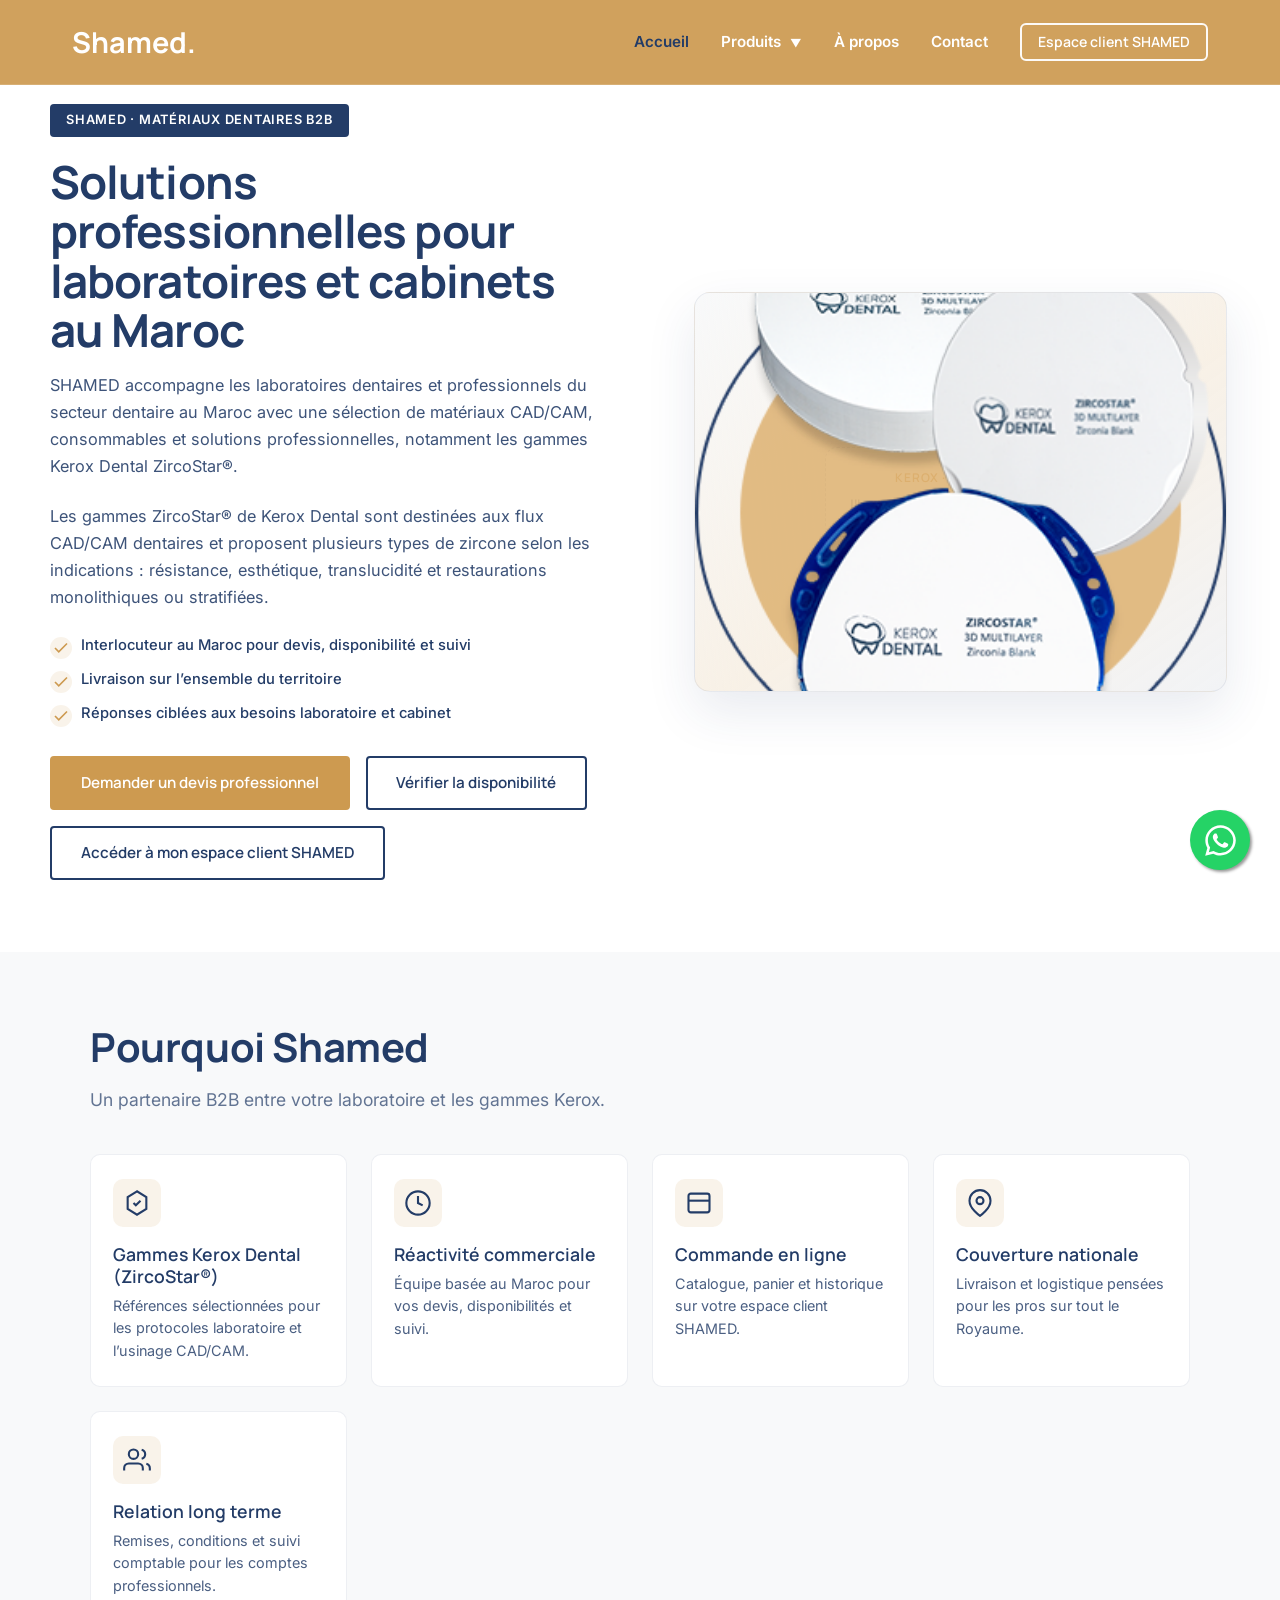
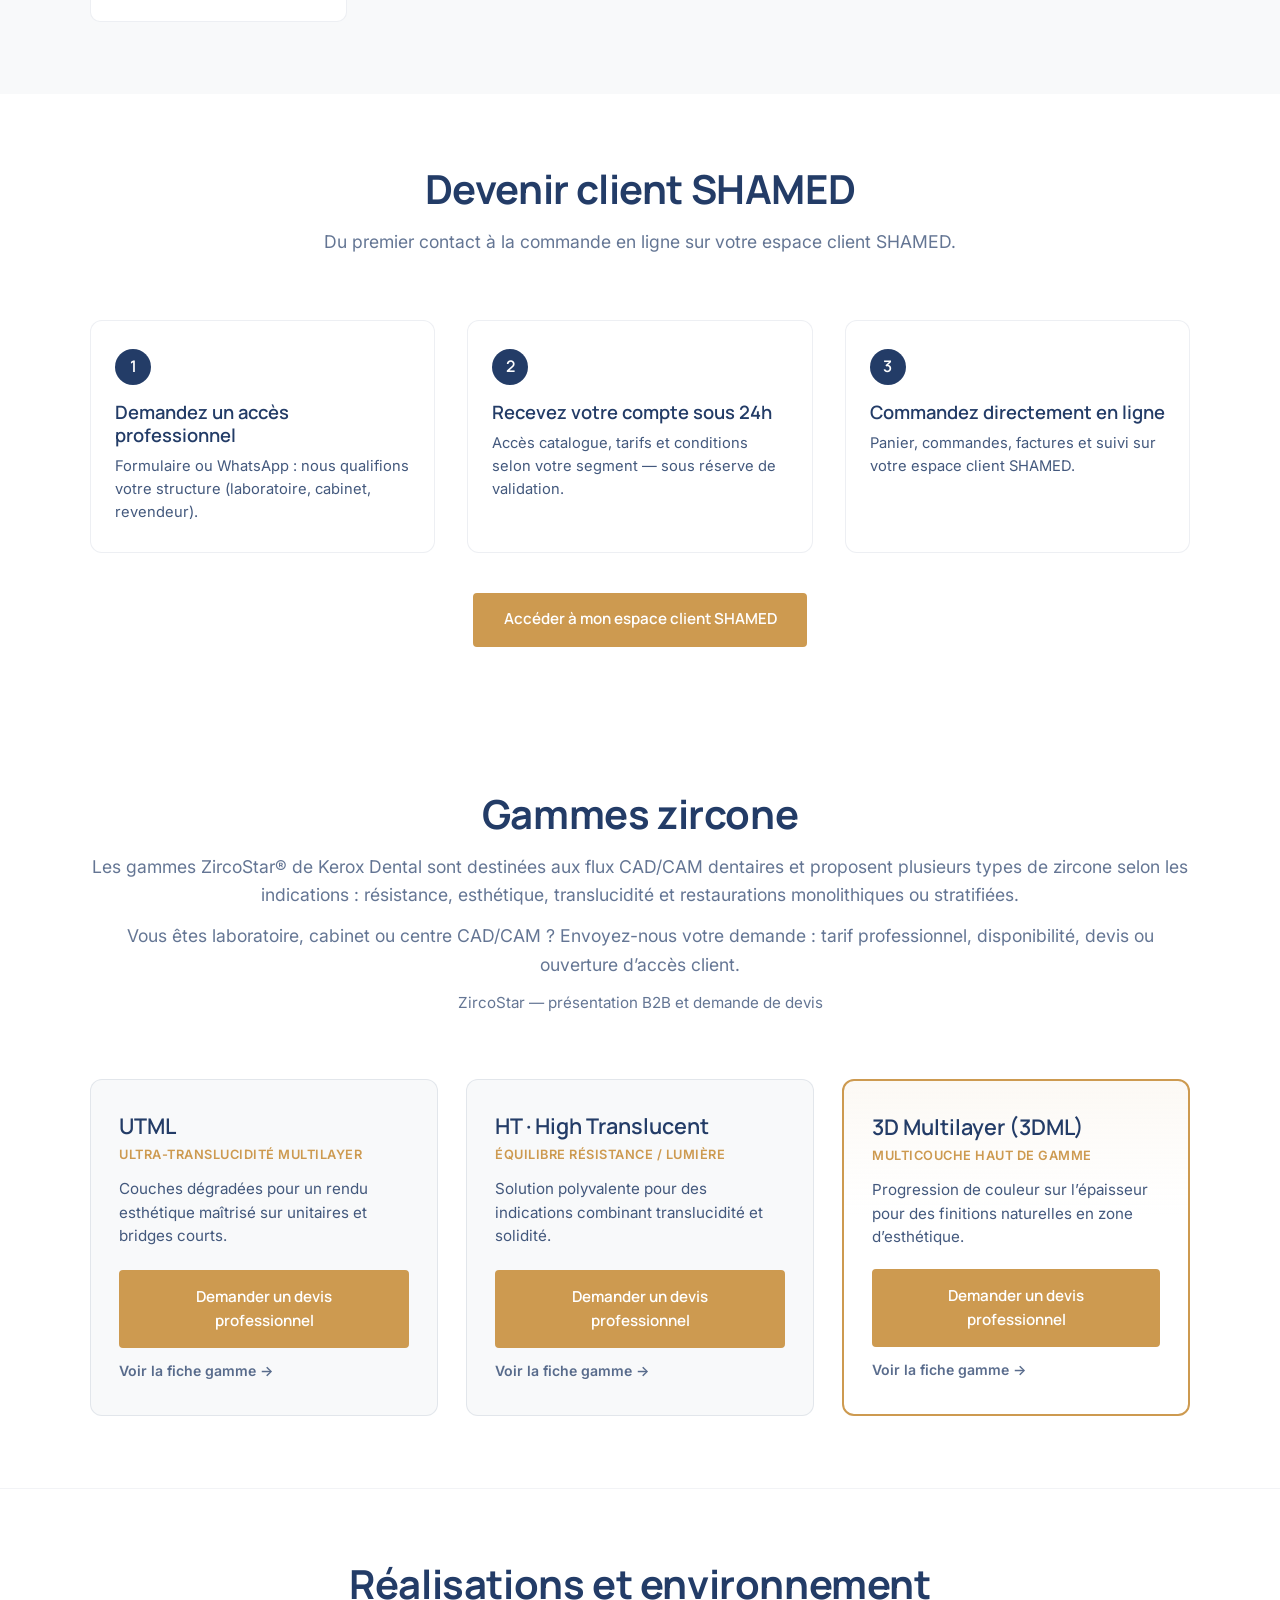
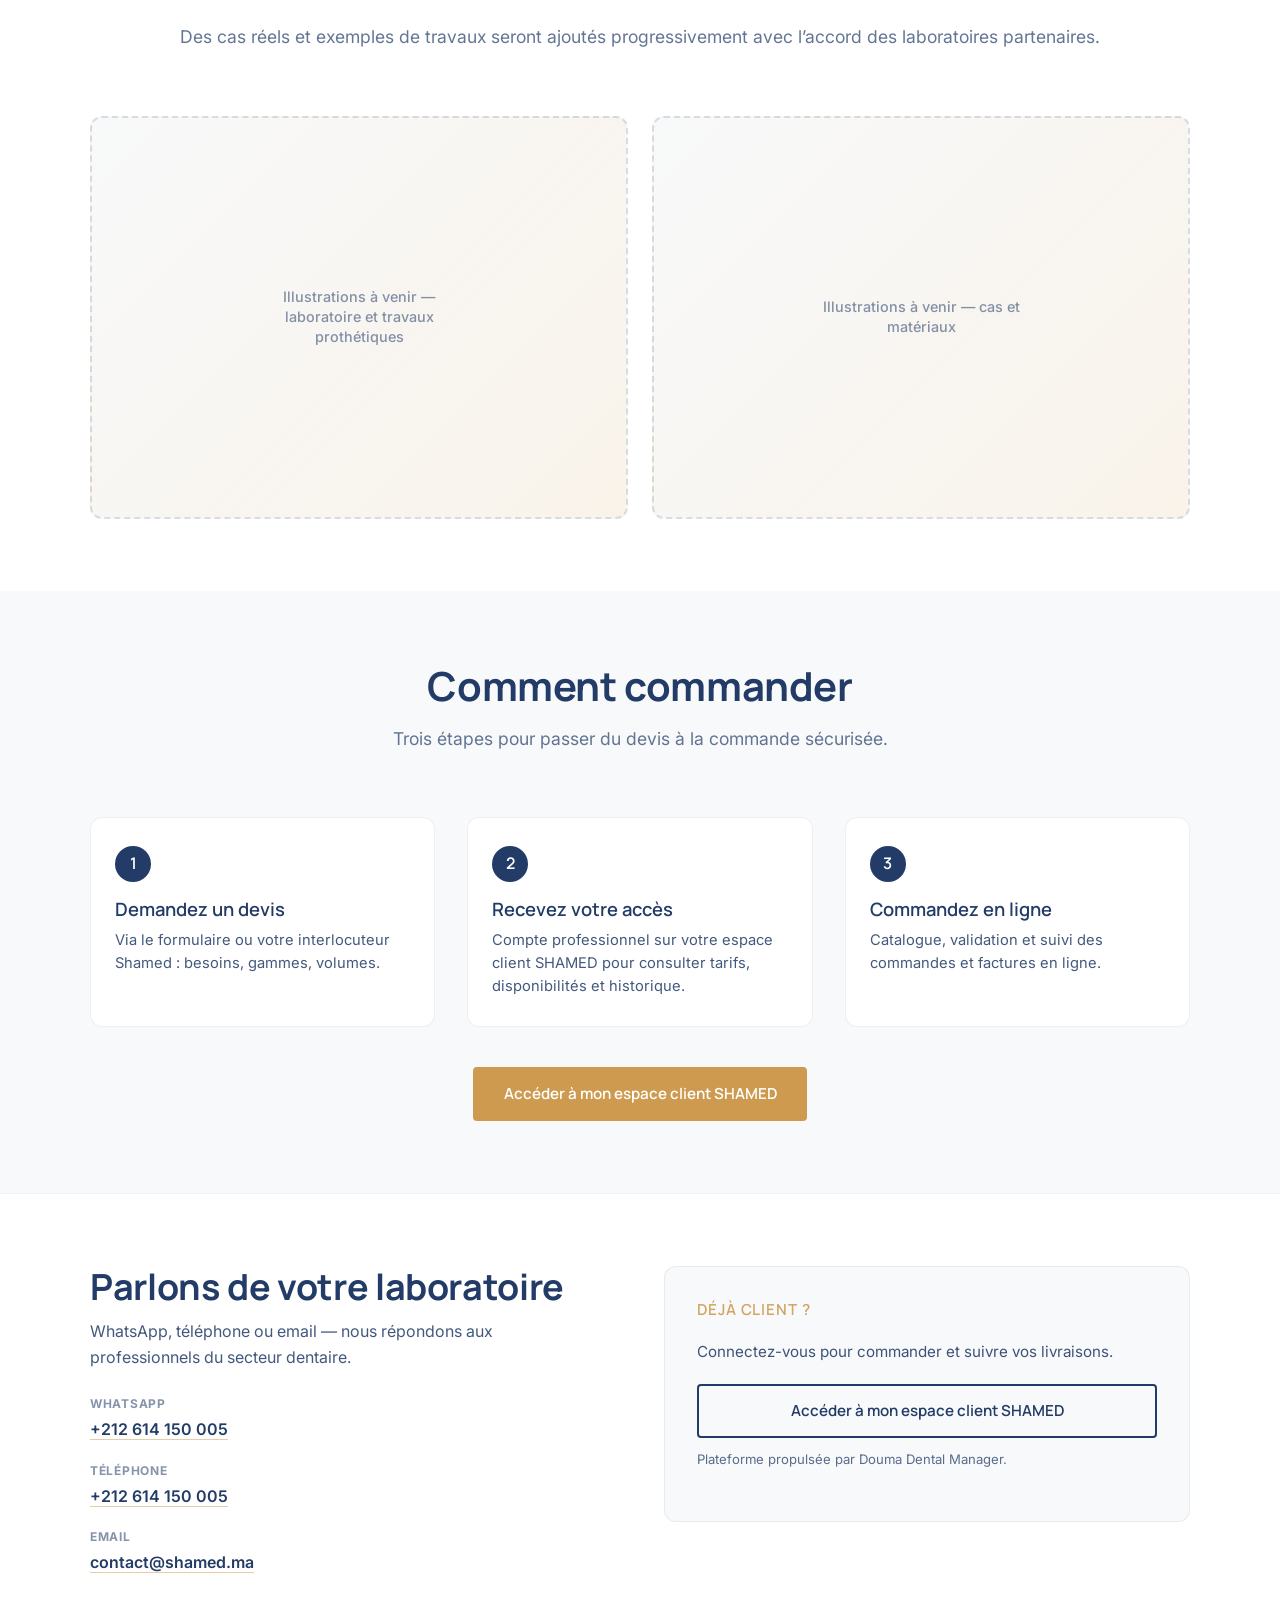
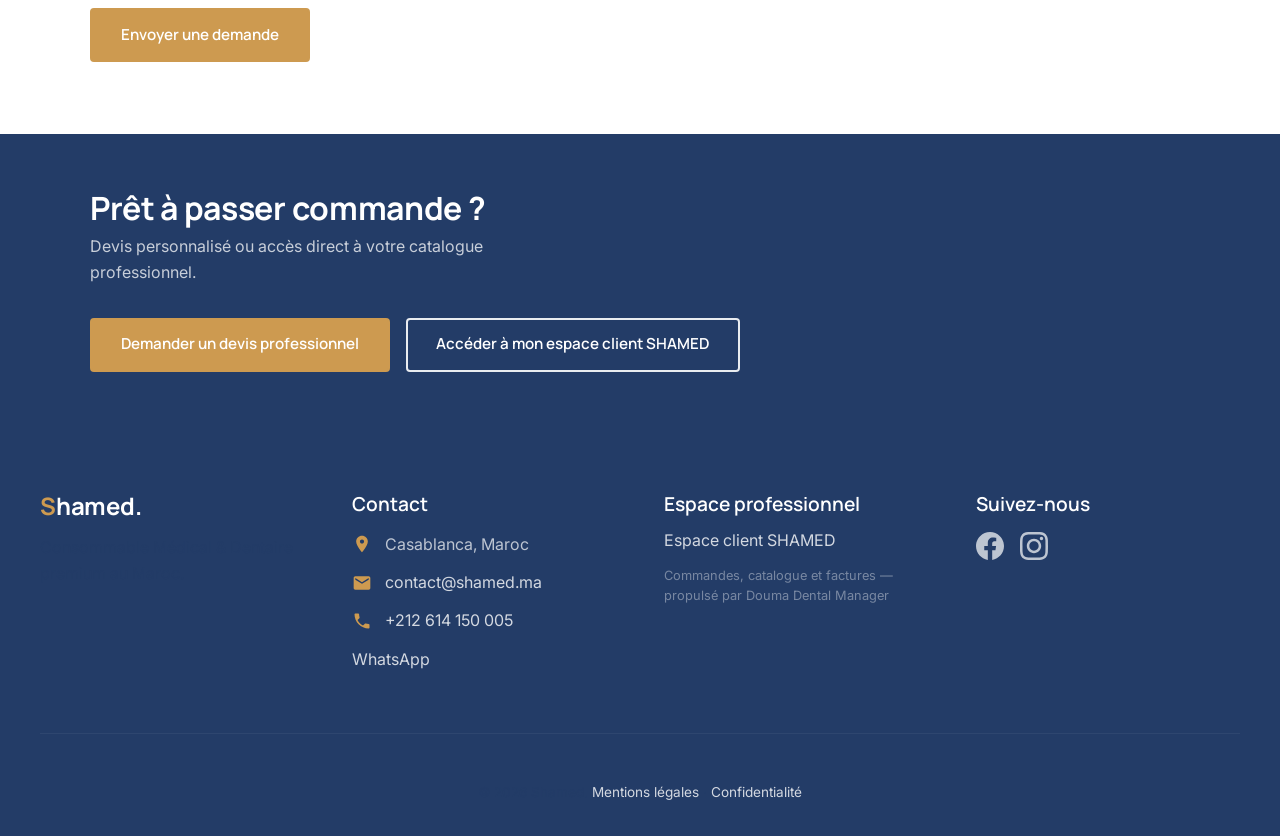
==== commit 2e0fd241: "style: improve SHAMED typography with Manrope headings" ====
--- a/index.html
+++ b/index.html
@@ -6,7 +6,7 @@
     <title>SHAMED — Consommables et matériaux dentaires professionnels au Maroc</title>
     <link rel="preconnect" href="https://fonts.googleapis.com">
     <link rel="preconnect" href="https://fonts.gstatic.com" crossorigin>
-    <link href="https://fonts.googleapis.com/css2?family=Inter:wght@300;400;500;600&family=Playfair+Display:wght@500;600;700&display=swap" rel="stylesheet">
+    <link href="https://fonts.googleapis.com/css2?family=Inter:wght@300;400;500;600&family=Manrope:wght@500;600;700&display=swap" rel="stylesheet">
     <link rel="stylesheet" href="styles.css">
     <meta name="description" content="SHAMED accompagne les laboratoires dentaires et professionnels au Maroc avec des matériaux CAD/CAM, consommables dentaires, devis professionnels et espace client en ligne.">
     <meta property="og:title" content="SHAMED — Matériaux dentaires professionnels au Maroc">
--- a/styles.css
+++ b/styles.css
@@ -11,9 +11,9 @@
     --clr-copper: #CD9A50;
     --clr-copper-hover: #B58444;
 
-    /* Typography */
-    --font-heading: 'Playfair Display', serif;
-    --font-body: 'Inter', sans-serif;
+    /* Typography — Manrope titres / CTA, Inter corps */
+    --font-heading: "Manrope", "Inter", system-ui, -apple-system, BlinkMacSystemFont, "Segoe UI", sans-serif;
+    --font-body: "Inter", system-ui, -apple-system, BlinkMacSystemFont, "Segoe UI", sans-serif;
 
     /* Transitions */
     --transition-smooth: all 0.3s cubic-bezier(0.25, 0.46, 0.45, 0.94);
@@ -40,8 +40,28 @@
     overflow-x: hidden;
 }
 
-h1, h2, h3, h4 {
+h1 {
     font-family: var(--font-heading);
+    font-weight: 700;
+    line-height: 1.08;
+    letter-spacing: -0.02em;
+    color: var(--clr-navy);
+}
+
+h2 {
+    font-family: var(--font-heading);
+    font-weight: 700;
+    line-height: 1.15;
+    letter-spacing: -0.01em;
+    color: var(--clr-navy);
+}
+
+h3,
+h4 {
+    font-family: var(--font-heading);
+    font-weight: 600;
+    line-height: 1.25;
+    letter-spacing: normal;
     color: var(--clr-navy);
 }
 
@@ -67,6 +87,7 @@
     padding: 0.5rem 1rem;
     background: var(--clr-navy);
     color: var(--clr-white);
+    font-family: var(--font-heading);
     font-weight: 600;
     z-index: 10000;
     transition: top 0.2s;
@@ -99,7 +120,8 @@
     display: inline-block;
     padding: 0.8rem 1.8rem;
     border-radius: 4px;
-    font-weight: 500;
+    font-family: var(--font-heading);
+    font-weight: 600;
     font-size: 0.95rem;
     transition: var(--transition-smooth);
     cursor: pointer;
@@ -298,7 +320,8 @@
 .hero-content h1 {
     font-size: clamp(3rem, 5vw, 4.5rem);
     color: var(--clr-navy);
-    line-height: 1.1;
+    line-height: 1.08;
+    letter-spacing: -0.02em;
     margin-bottom: 1.5rem;
 }
 
@@ -345,6 +368,8 @@
 .section-header h2 {
     font-size: 2.5rem;
     margin-bottom: 1rem;
+    line-height: 1.15;
+    letter-spacing: -0.01em;
 }
 
 .section-header p {
@@ -406,6 +431,7 @@
 }
 
 .link-btn {
+    font-family: var(--font-heading);
     color: var(--clr-navy);
     font-weight: 600;
     font-size: 0.9rem;
@@ -789,7 +815,8 @@
 .page-hero h1 {
     font-size: clamp(2.2rem, 4vw, 3.5rem);
     color: var(--clr-white);
-    line-height: 1.15;
+    line-height: 1.08;
+    letter-spacing: -0.02em;
     margin-bottom: 1.2rem;
 }
 
@@ -1015,7 +1042,8 @@
     color: white !important; 
     padding: 1rem; 
     border-radius: 8px; 
-    font-weight: 700; 
+    font-family: var(--font-heading);
+    font-weight: 600; 
     text-transform: uppercase;
     font-size: 0.8rem;
     letter-spacing: 1px;
@@ -1042,7 +1070,8 @@
     padding: 0.45rem 1rem !important;
     border: 2px solid rgba(255, 255, 255, 0.95);
     border-radius: 6px;
-    font-weight: 700 !important;
+    font-family: var(--font-heading) !important;
+    font-weight: 600 !important;
     font-size: 0.88rem !important;
 }
 .nav-erp-link:hover {
@@ -1089,7 +1118,8 @@
 
 .hero-b2b-text h1 {
     font-size: clamp(2rem, 4.2vw, 2.85rem);
-    line-height: 1.12;
+    line-height: 1.08;
+    letter-spacing: -0.02em;
     color: var(--clr-navy);
     margin-bottom: 1.1rem;
     max-width: 18ch;
@@ -1189,7 +1219,8 @@
 
 .hero-visual-fallback-kicker {
     font-size: 0.75rem;
-    font-weight: 700;
+    font-family: var(--font-heading);
+    font-weight: 600;
     text-transform: uppercase;
     letter-spacing: 0.08em;
     color: var(--clr-copper);
@@ -1238,6 +1269,7 @@
     display: inline-block;
     padding: 0.8rem 1.8rem;
     border-radius: 4px;
+    font-family: var(--font-heading);
     font-weight: 600;
     font-size: 0.95rem;
     background: transparent;
@@ -1257,6 +1289,7 @@
     display: inline-block;
     padding: 0.8rem 1.8rem;
     border-radius: 4px;
+    font-family: var(--font-heading);
     font-weight: 600;
     font-size: 0.95rem;
     background: transparent;
@@ -1340,7 +1373,6 @@
 .why-item h3 {
     font-size: 1.1rem;
     margin-bottom: 0.5rem;
-    font-family: var(--font-body);
     font-weight: 600;
 }
 .why-item p {
@@ -1484,16 +1516,15 @@
     border-radius: 50%;
     background: var(--clr-navy);
     color: var(--clr-white);
-    font-weight: 700;
+    font-weight: 600;
     font-size: 1rem;
     margin-bottom: 1rem;
-    font-family: var(--font-body);
+    font-family: var(--font-heading);
 }
 
 .steps-3-item h3 {
     font-size: 1.15rem;
     margin-bottom: 0.5rem;
-    font-family: var(--font-body);
     font-weight: 600;
 }
 .steps-3-item p {
@@ -1569,7 +1600,8 @@
     border: 1px solid rgba(35, 60, 103, 0.08);
 }
 .home-contact-aside-title {
-    font-weight: 700;
+    font-family: var(--font-heading);
+    font-weight: 600;
     font-size: 0.85rem;
     text-transform: uppercase;
     letter-spacing: 0.06em;
@@ -1597,6 +1629,8 @@
     margin: 0 auto;
 }
 .home-final-cta-title {
+    font-family: var(--font-heading);
+    font-weight: 700;
     color: var(--clr-white);
     font-size: clamp(1.5rem, 2.5vw, 2rem);
     margin-bottom: 0.5rem;
@@ -1693,7 +1727,6 @@
 }
 
 .zircostar-audience-item h3 {
-    font-family: var(--font-body);
     font-size: 1.15rem;
     font-weight: 600;
     margin-bottom: 0.6rem;
@@ -1772,7 +1805,8 @@
     background: var(--clr-navy);
     color: var(--clr-white);
     font-size: 0.72rem;
-    font-weight: 700;
+    font-family: var(--font-heading);
+    font-weight: 600;
     text-transform: uppercase;
     letter-spacing: 0.06em;
     padding: 0.35rem 0.75rem;
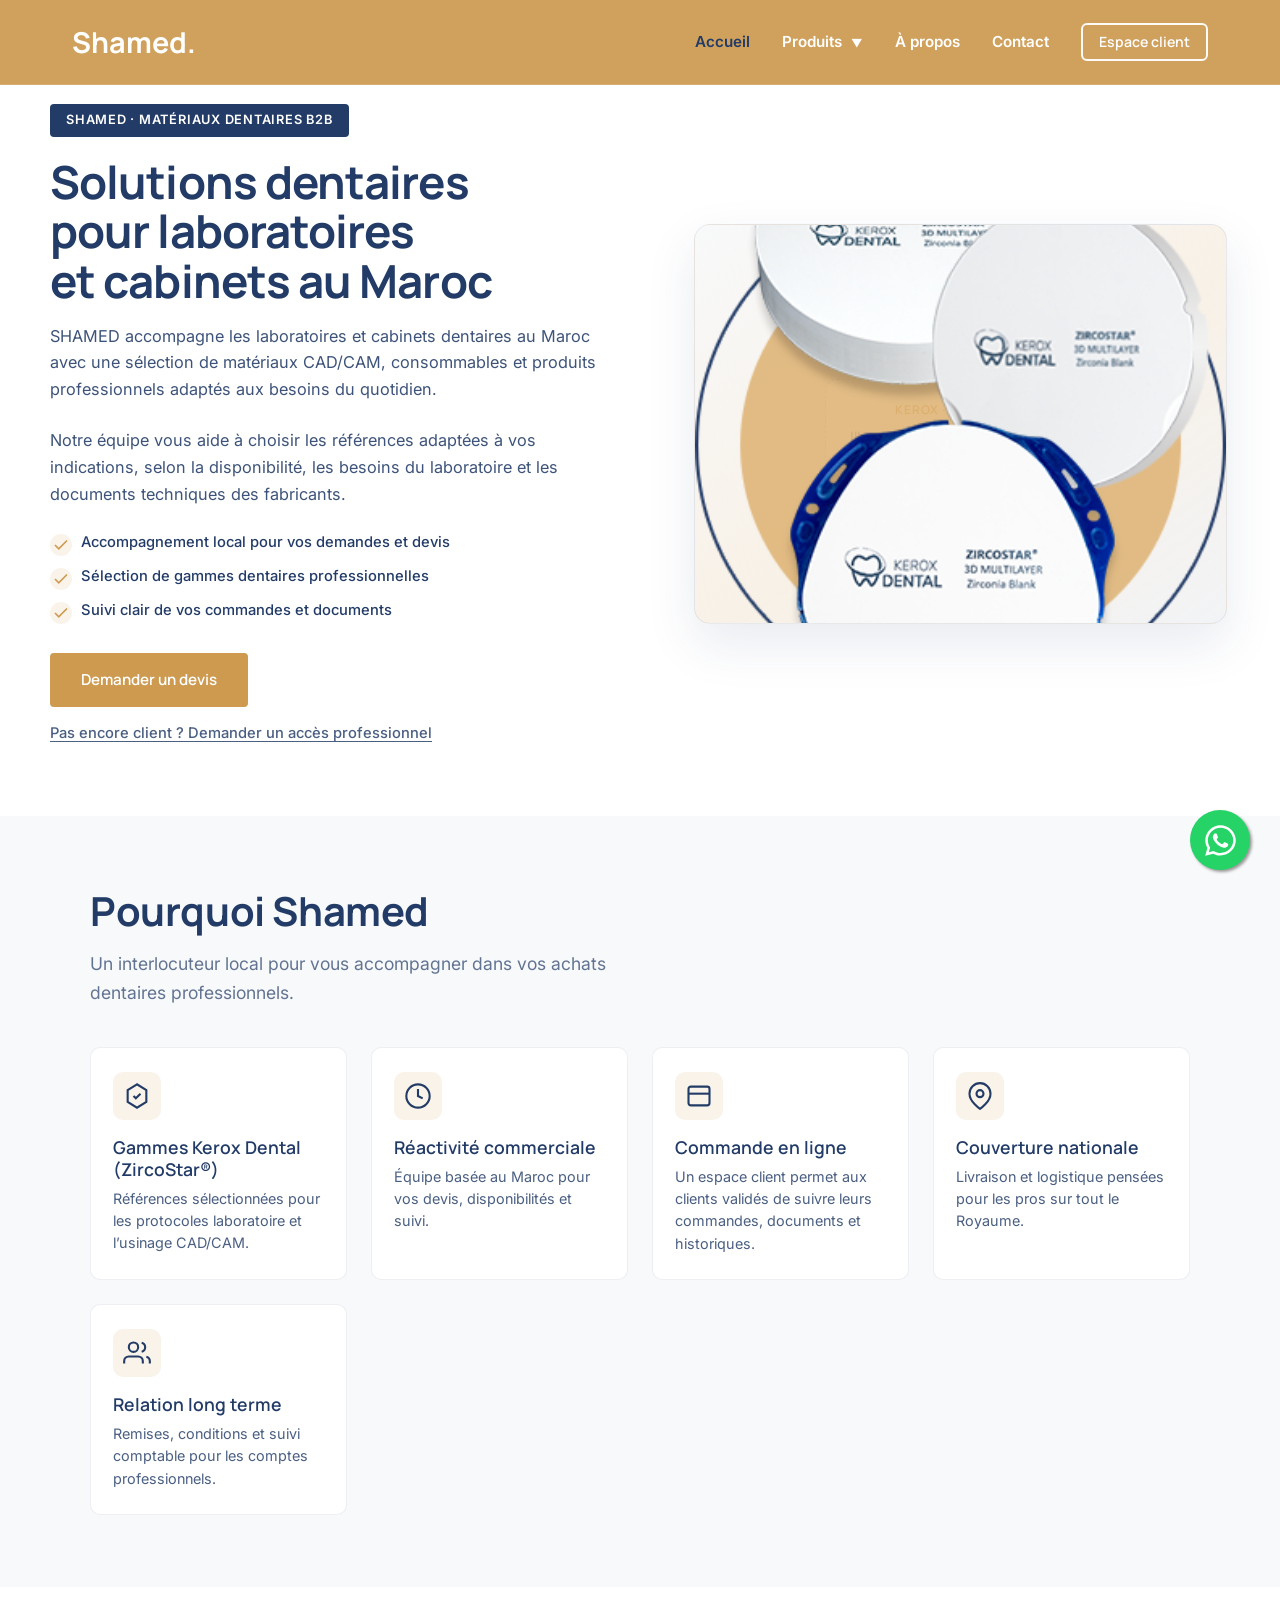
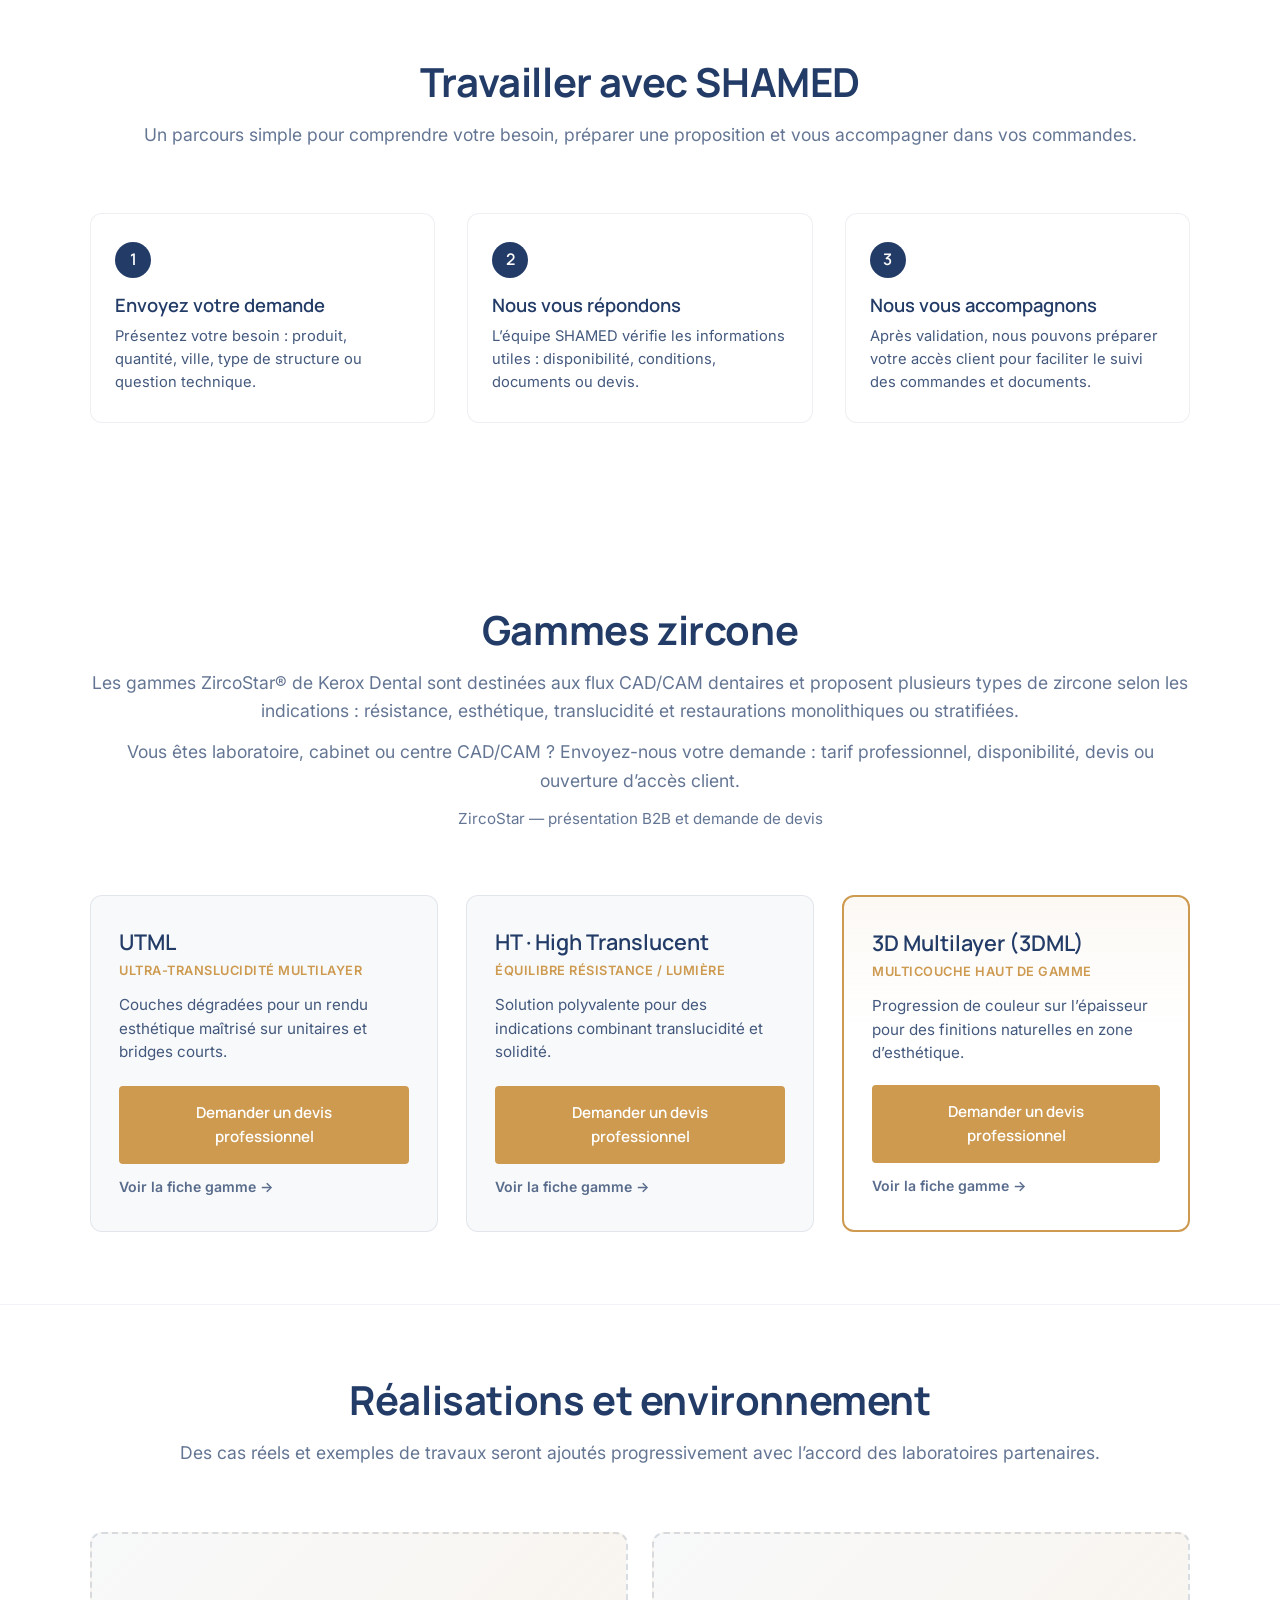
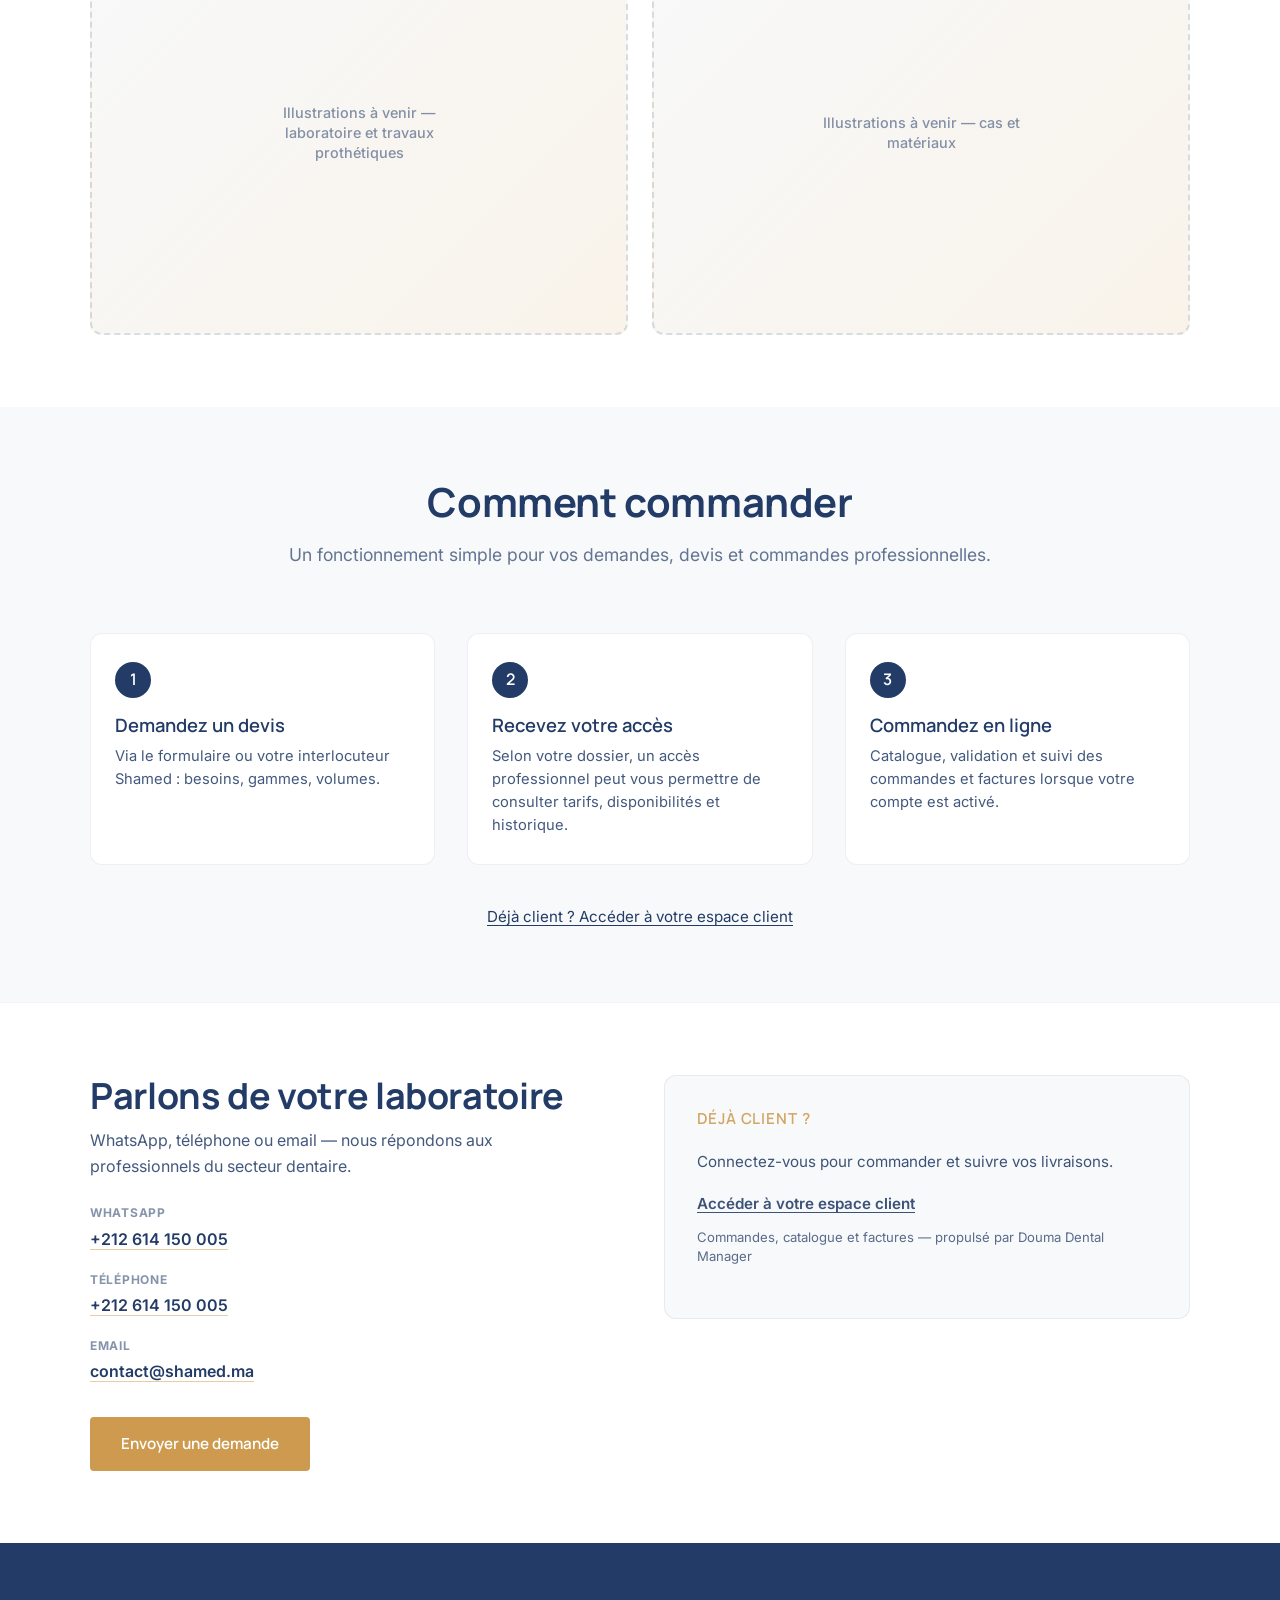
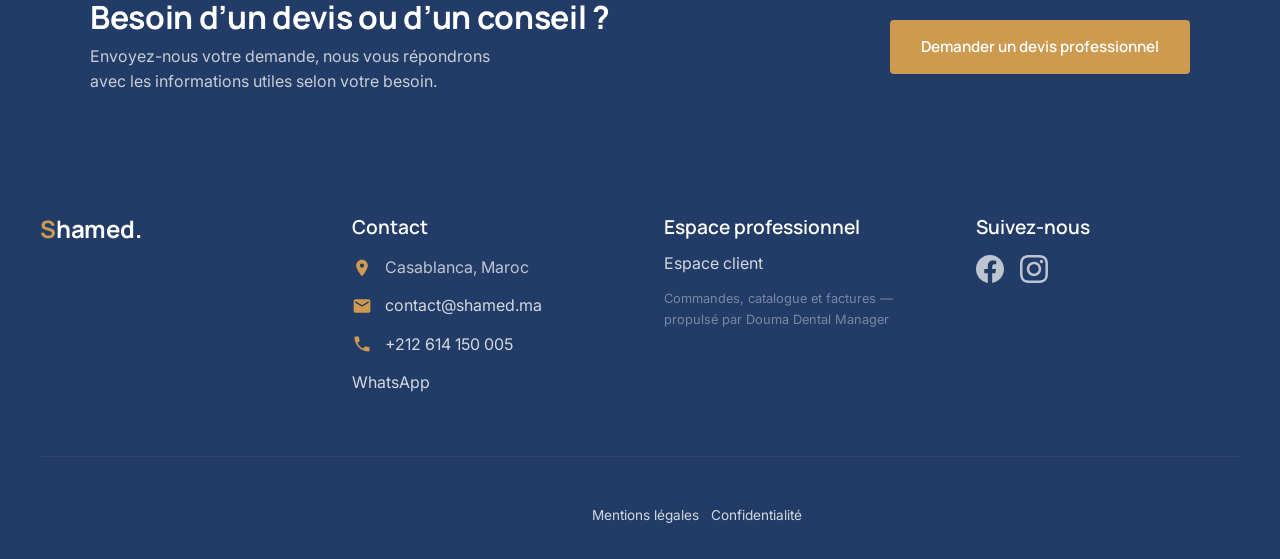
==== commit c48d320e: "content: soften SHAMED homepage copy and harmonise ERP labels; hero CTA Demander un devis Co-authore" ====
--- a/index.html
+++ b/index.html
@@ -10,7 +10,7 @@
     <link rel="stylesheet" href="styles.css">
     <meta name="description" content="SHAMED accompagne les laboratoires dentaires et professionnels au Maroc avec des matériaux CAD/CAM, consommables dentaires, devis professionnels et espace client en ligne.">
     <meta property="og:title" content="SHAMED — Matériaux dentaires professionnels au Maroc">
-    <meta property="og:description" content="Matériaux CAD/CAM, consommables dentaires et gammes Kerox Dental ZircoStar® : devis, disponibilité et espace client SHAMED.">
+    <meta property="og:description" content="Matériaux CAD/CAM, consommables dentaires et gammes Kerox Dental ZircoStar® : devis, disponibilité et espace client professionnel.">
     <meta property="og:type" content="website">
     <meta property="og:url" content="https://www.shamed.ma/">
     <meta property="og:image" content="https://www.shamed.ma/images/our-products-zirconia.png">
@@ -38,7 +38,7 @@
                 </li>
                 <li><a href="a-propos.html">À propos</a></li>
                 <li><a href="contact.html">Contact</a></li>
-                <li><a href="https://erp.shamed.ma/login?utm_source=shamed.ma&utm_medium=cta" class="nav-erp-link" target="_blank" rel="noopener noreferrer">Espace client SHAMED</a></li>
+                <li><a href="https://erp.shamed.ma/login?utm_source=shamed.ma&utm_medium=cta" class="nav-erp-link" target="_blank" rel="noopener noreferrer">Espace client</a></li>
             </ul>
             <button class="nav-toggle" type="button" aria-label="Ouvrir le menu" aria-expanded="false">
                 <span></span><span></span><span></span>
@@ -55,7 +55,7 @@
             <li><a href="consommables.html">Consommables Divers</a></li>
             <li><a href="a-propos.html">À propos</a></li>
             <li><a href="contact.html">Contact</a></li>
-            <li><a href="https://erp.shamed.ma/login?utm_source=shamed.ma&utm_medium=cta" target="_blank" rel="noopener noreferrer">Espace client SHAMED</a></li>
+            <li><a href="https://erp.shamed.ma/login?utm_source=shamed.ma&utm_medium=cta" target="_blank" rel="noopener noreferrer">Espace client</a></li>
         </ul>
     </div>
 
@@ -64,28 +64,29 @@
         <div class="hero-b2b-inner fade-in">
             <div class="hero-b2b-text">
                 <p class="hero-eyebrow">SHAMED · Matériaux dentaires B2B</p>
-                <h1>Solutions professionnelles pour laboratoires et cabinets au Maroc</h1>
-                <p class="hero-subtitle">SHAMED accompagne les laboratoires dentaires et professionnels du secteur dentaire au Maroc avec une sélection de matériaux CAD/CAM, consommables et solutions professionnelles, notamment les gammes Kerox Dental ZircoStar®.</p>
-                <p class="hero-subtitle" style="margin-top: 0.75rem;">Les gammes ZircoStar® de Kerox Dental sont destinées aux flux CAD/CAM dentaires et proposent plusieurs types de zircone selon les indications : résistance, esthétique, translucidité et restaurations monolithiques ou stratifiées.</p>
+                <h1>Solutions dentaires pour laboratoires<br>et cabinets au Maroc</h1>
+                <p class="hero-subtitle">SHAMED accompagne les laboratoires et cabinets dentaires au Maroc avec une sélection de matériaux CAD/CAM, consommables et produits professionnels adaptés aux besoins du quotidien.</p>
+                <p class="hero-subtitle" style="margin-top: 0.75rem;">Notre équipe vous aide à choisir les références adaptées à vos indications, selon la disponibilité, les besoins du laboratoire et les documents techniques des fabricants.</p>
                 <ul class="hero-trust" aria-label="Points forts">
                     <li>
                         <span class="hero-trust-icon" aria-hidden="true"><svg width="18" height="18" viewBox="0 0 24 24" fill="none" stroke="currentColor" stroke-width="2.2"><path d="M20 6L9 17l-5-5"/></svg></span>
-                        <span>Interlocuteur au Maroc pour devis, disponibilité et suivi</span>
+                        <span>Accompagnement local pour vos demandes et devis</span>
                     </li>
                     <li>
                         <span class="hero-trust-icon" aria-hidden="true"><svg width="18" height="18" viewBox="0 0 24 24" fill="none" stroke="currentColor" stroke-width="2.2"><path d="M20 6L9 17l-5-5"/></svg></span>
-                        <span>Livraison sur l’ensemble du territoire</span>
+                        <span>Sélection de gammes dentaires professionnelles</span>
                     </li>
                     <li>
                         <span class="hero-trust-icon" aria-hidden="true"><svg width="18" height="18" viewBox="0 0 24 24" fill="none" stroke="currentColor" stroke-width="2.2"><path d="M20 6L9 17l-5-5"/></svg></span>
-                        <span>Réponses ciblées aux besoins laboratoire et cabinet</span>
+                        <span>Suivi clair de vos commandes et documents</span>
                     </li>
                 </ul>
                 <div class="hero-actions">
-                    <a href="contact.html" class="btn-primary">Demander un devis professionnel</a>
-                    <a href="contact.html" class="btn-outline-navy">Vérifier la disponibilité</a>
-                    <a href="https://erp.shamed.ma/login?utm_source=shamed.ma&utm_medium=cta" class="btn-outline-navy" target="_blank" rel="noopener noreferrer">Accéder à mon espace client SHAMED</a>
+                    <a href="contact.html" class="btn-primary">Demander un devis</a>
                 </div>
+                <p class="hero-secondary-cta">
+                    <a href="contact.html#formulaire-contact">Pas encore client ? Demander un accès professionnel</a>
+                </p>
             </div>
             <div class="hero-visual-wrap">
                 <figure class="hero-visual" role="presentation">
@@ -115,7 +116,7 @@
         <div class="home-inner">
             <div class="section-header section-header--left">
                 <h2>Pourquoi Shamed</h2>
-                <p>Un partenaire B2B entre votre laboratoire et les gammes Kerox.</p>
+                <p>Un interlocuteur local pour vous accompagner dans vos achats dentaires professionnels.</p>
             </div>
             <ul class="why-grid">
                 <li class="why-item">
@@ -137,7 +138,7 @@
                         <svg viewBox="0 0 24 24" width="28" height="28" fill="none" stroke="currentColor" stroke-width="1.8"><rect x="3" y="4" width="18" height="16" rx="2"/><path d="M3 10h18"/></svg>
                     </span>
                     <h3>Commande en ligne</h3>
-                    <p>Catalogue, panier et historique sur votre espace client SHAMED.</p>
+                    <p>Un espace client permet aux clients validés de suivre leurs commandes, documents et historiques.</p>
                 </li>
                 <li class="why-item">
                     <span class="why-icon" aria-hidden="true">
@@ -161,29 +162,26 @@
     <section id="devenir-client" class="home-section home-devenir fade-in">
         <div class="home-inner">
             <div class="section-header">
-                <h2>Devenir client SHAMED</h2>
-                <p>Du premier contact à la commande en ligne sur votre espace client SHAMED.</p>
+                <h2>Travailler avec SHAMED</h2>
+                <p>Un parcours simple pour comprendre votre besoin, préparer une proposition et vous accompagner dans vos commandes.</p>
             </div>
             <ol class="steps-3 steps-3--devenir">
                 <li class="steps-3-item">
                     <span class="steps-3-num">1</span>
-                    <h3>Demandez un accès professionnel</h3>
-                    <p>Formulaire ou WhatsApp : nous qualifions votre structure (laboratoire, cabinet, revendeur).</p>
+                    <h3>Envoyez votre demande</h3>
+                    <p>Présentez votre besoin : produit, quantité, ville, type de structure ou question technique.</p>
                 </li>
                 <li class="steps-3-item">
                     <span class="steps-3-num">2</span>
-                    <h3>Recevez votre compte sous 24h</h3>
-                    <p>Accès catalogue, tarifs et conditions selon votre segment — sous réserve de validation.</p>
+                    <h3>Nous vous répondons</h3>
+                    <p>L’équipe SHAMED vérifie les informations utiles : disponibilité, conditions, documents ou devis.</p>
                 </li>
                 <li class="steps-3-item">
                     <span class="steps-3-num">3</span>
-                    <h3>Commandez directement en ligne</h3>
-                    <p>Panier, commandes, factures et suivi sur votre espace client SHAMED.</p>
+                    <h3>Nous vous accompagnons</h3>
+                    <p>Après validation, nous pouvons préparer votre accès client pour faciliter le suivi des commandes et documents.</p>
                 </li>
             </ol>
-            <div class="steps-3-cta">
-                <a href="https://erp.shamed.ma/login?utm_source=shamed.ma&utm_medium=cta" class="btn-primary" target="_blank" rel="noopener noreferrer">Accéder à mon espace client SHAMED</a>
-            </div>
         </div>
     </section>
 
@@ -245,7 +243,7 @@
         <div class="home-inner">
             <div class="section-header">
                 <h2>Comment commander</h2>
-                <p>Trois étapes pour passer du devis à la commande sécurisée.</p>
+                <p>Un fonctionnement simple pour vos demandes, devis et commandes professionnelles.</p>
             </div>
             <ol class="steps-3">
                 <li class="steps-3-item">
@@ -256,16 +254,16 @@
                 <li class="steps-3-item">
                     <span class="steps-3-num">2</span>
                     <h3>Recevez votre accès</h3>
-                    <p>Compte professionnel sur votre espace client SHAMED pour consulter tarifs, disponibilités et historique.</p>
+                    <p>Selon votre dossier, un accès professionnel peut vous permettre de consulter tarifs, disponibilités et historique.</p>
                 </li>
                 <li class="steps-3-item">
                     <span class="steps-3-num">3</span>
                     <h3>Commandez en ligne</h3>
-                    <p>Catalogue, validation et suivi des commandes et factures en ligne.</p>
+                    <p>Catalogue, validation et suivi des commandes et factures lorsque votre compte est activé.</p>
                 </li>
             </ol>
             <div class="steps-3-cta">
-                <a href="https://erp.shamed.ma/login?utm_source=shamed.ma&utm_medium=cta" class="btn-primary" target="_blank" rel="noopener noreferrer">Accéder à mon espace client SHAMED</a>
+                <p style="margin: 0; font-size: 0.95rem;"><a href="https://erp.shamed.ma/login?utm_source=shamed.ma&utm_medium=cta" target="_blank" rel="noopener noreferrer" style="color: var(--clr-navy); text-decoration: underline; text-underline-offset: 3px;">Déjà client ? Accéder à votre espace client</a></p>
             </div>
         </div>
     </section>
@@ -295,8 +293,8 @@
             <div class="home-contact-aside">
                 <p class="home-contact-aside-title">Déjà client ?</p>
                 <p>Connectez-vous pour commander et suivre vos livraisons.</p>
-                <a href="https://erp.shamed.ma/login?utm_source=shamed.ma&utm_medium=cta" class="btn-outline-navy btn-block" target="_blank" rel="noopener noreferrer">Accéder à mon espace client SHAMED</a>
-                <p style="margin-top: 0.75rem; font-size: 0.82rem; opacity: 0.75; line-height: 1.45;">Plateforme propulsée par Douma Dental Manager.</p>
+                <p style="margin: 0 0 0.5rem 0;"><a href="https://erp.shamed.ma/login?utm_source=shamed.ma&utm_medium=cta" target="_blank" rel="noopener noreferrer" style="color: var(--clr-navy); font-weight: 600; text-decoration: underline; text-underline-offset: 3px;">Accéder à votre espace client</a></p>
+                <p style="margin-top: 0.75rem; font-size: 0.82rem; opacity: 0.75; line-height: 1.45;">Commandes, catalogue et factures — propulsé par Douma Dental Manager</p>
             </div>
         </div>
     </section>
@@ -305,12 +303,11 @@
     <section class="home-final-cta fade-in" aria-label="Appel à l'action">
         <div class="home-inner home-final-cta-inner">
             <div>
-                <h2 class="home-final-cta-title">Prêt à passer commande ?</h2>
-                <p class="home-final-cta-sub">Devis personnalisé ou accès direct à votre catalogue professionnel.</p>
+                <h2 class="home-final-cta-title">Besoin d’un devis ou d’un conseil ?</h2>
+                <p class="home-final-cta-sub">Envoyez-nous votre demande, nous vous répondrons avec les informations utiles selon votre besoin.</p>
             </div>
             <div class="home-final-cta-btns">
                 <a href="contact.html" class="btn-primary">Demander un devis professionnel</a>
-                <a href="https://erp.shamed.ma/login?utm_source=shamed.ma&utm_medium=cta" class="btn-outline-light" target="_blank" rel="noopener noreferrer">Accéder à mon espace client SHAMED</a>
             </div>
         </div>
     </section>
@@ -334,7 +331,7 @@
             </div>
             <div class="footer-links footer-erp">
                 <h3>Espace professionnel</h3>
-                <p><a href="https://erp.shamed.ma/login?utm_source=shamed.ma&utm_medium=cta" target="_blank" rel="noopener noreferrer">Espace client SHAMED</a></p>
+                <p><a href="https://erp.shamed.ma/login?utm_source=shamed.ma&utm_medium=cta" target="_blank" rel="noopener noreferrer">Espace client</a></p>
                 <p class="footer-erp-hint">Commandes, catalogue et factures — propulsé par Douma Dental Manager</p>
             </div>
             <div class="footer-social">
--- a/styles.css
+++ b/styles.css
@@ -1122,7 +1122,8 @@
     letter-spacing: -0.02em;
     color: var(--clr-navy);
     margin-bottom: 1.1rem;
-    max-width: 18ch;
+    max-width: min(100%, 42ch);
+    text-wrap: balance;
 }
 
 .hero-subtitle {
@@ -1315,6 +1316,24 @@
     flex-wrap: wrap;
     gap: 1rem;
     align-items: center;
+}
+
+.hero-secondary-cta {
+    margin-top: 1rem;
+    font-size: 0.92rem;
+    line-height: 1.45;
+}
+.hero-secondary-cta a {
+    color: var(--clr-navy);
+    opacity: 0.82;
+    font-weight: 500;
+    text-decoration: underline;
+    text-underline-offset: 3px;
+    transition: color 0.2s, opacity 0.2s;
+}
+.hero-secondary-cta a:hover {
+    color: var(--clr-copper);
+    opacity: 1;
 }
 
 .home-section {
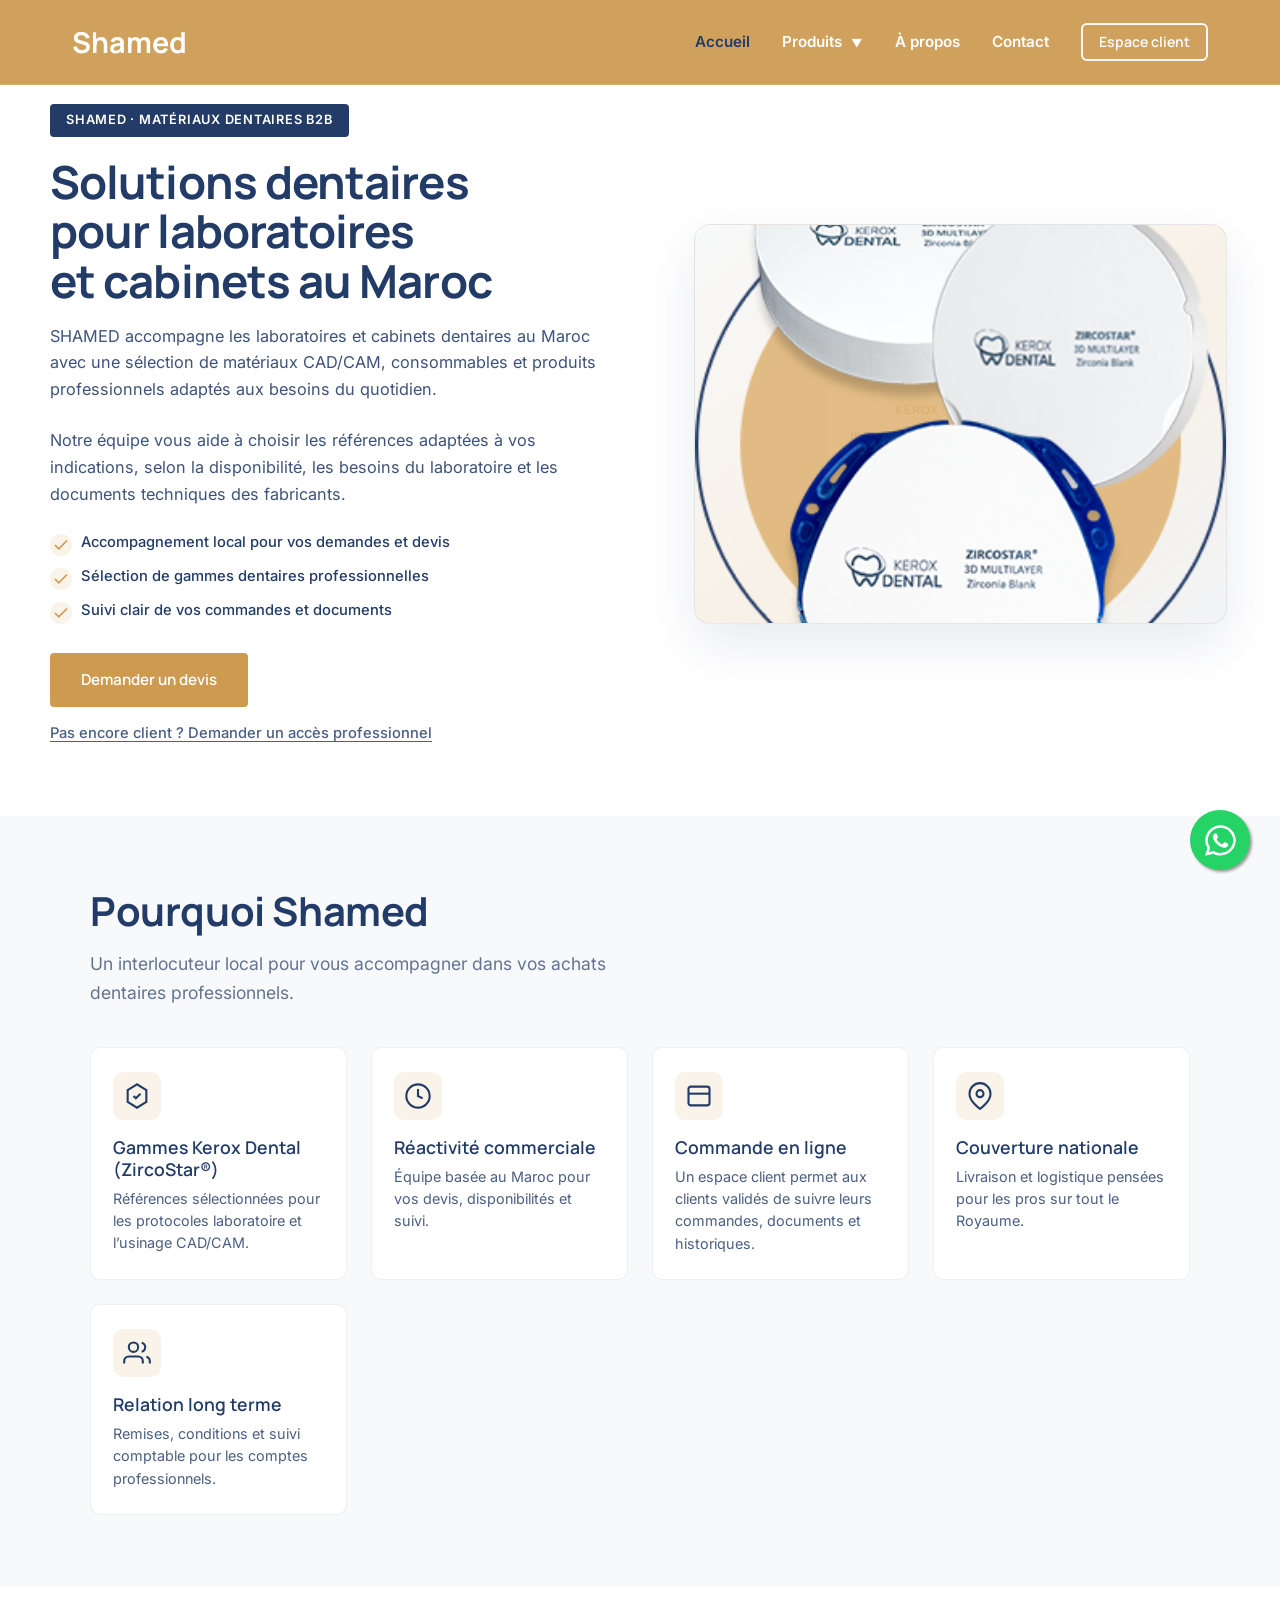
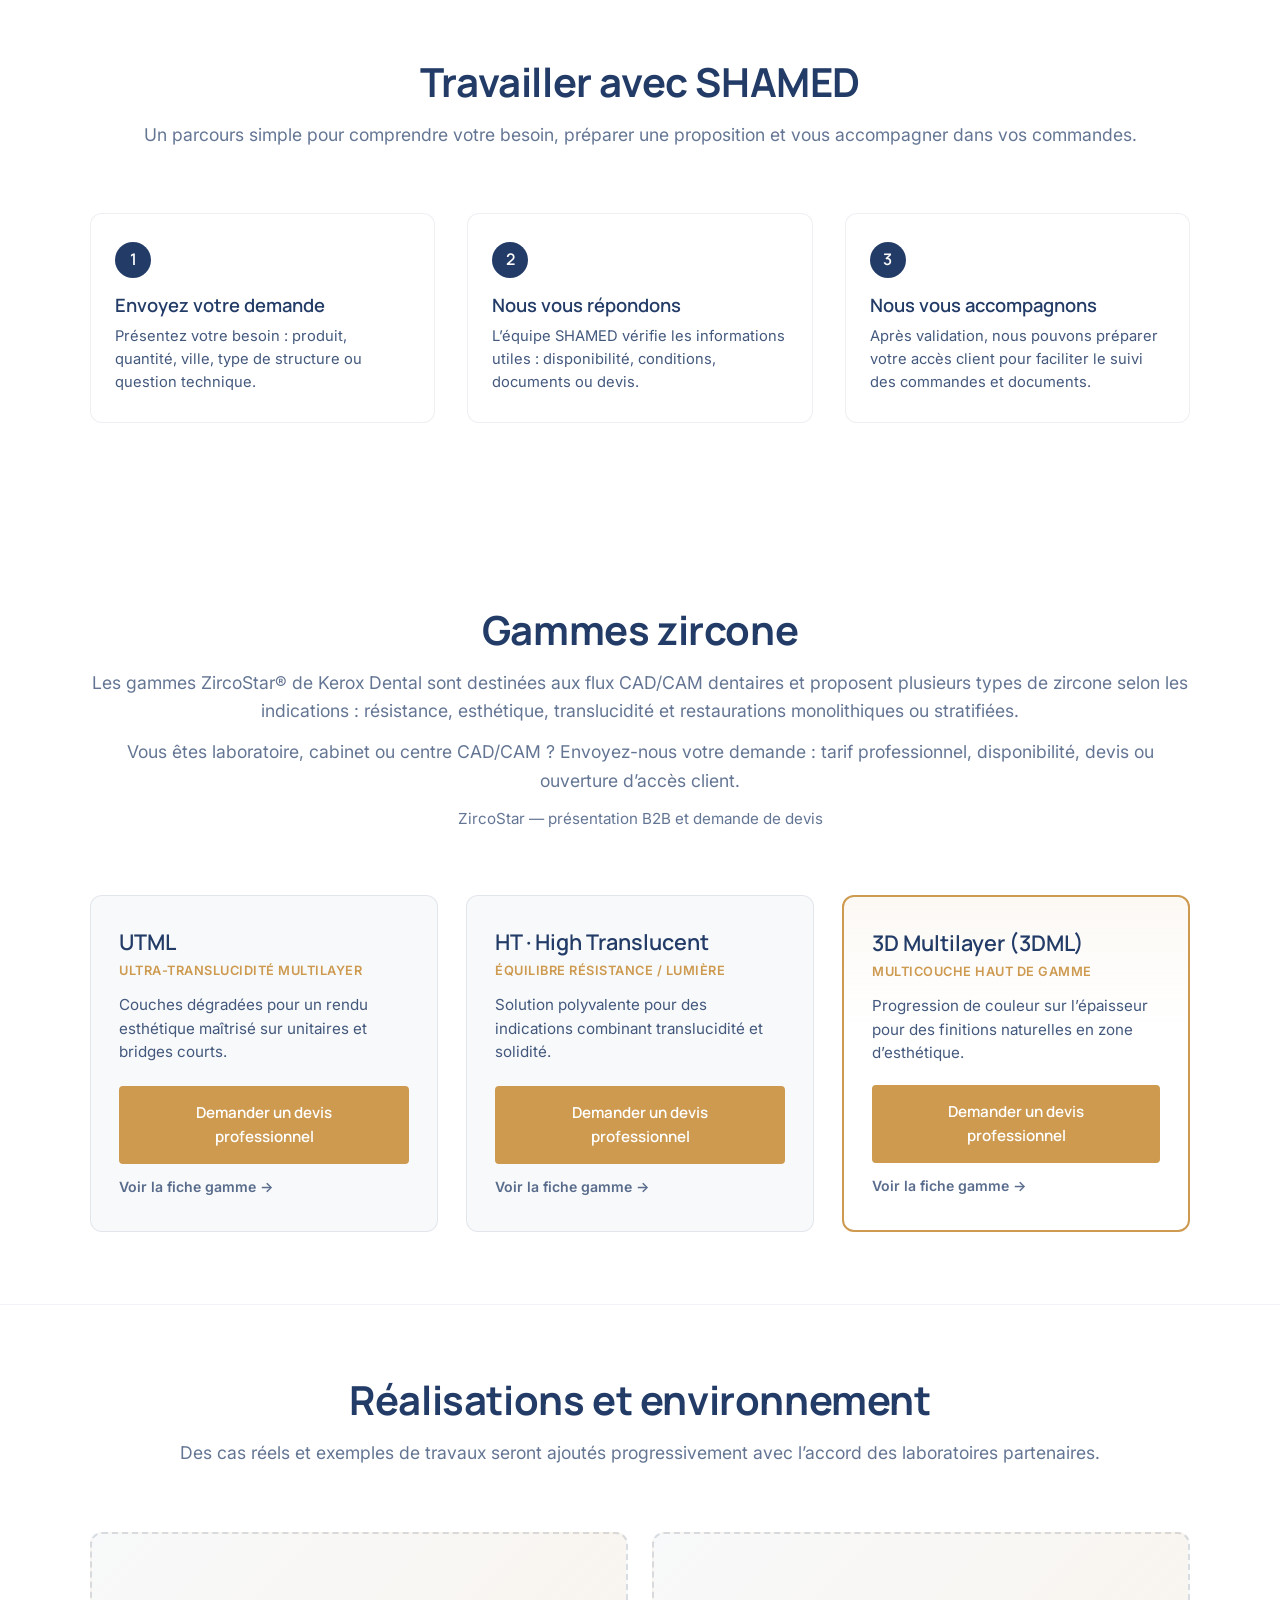
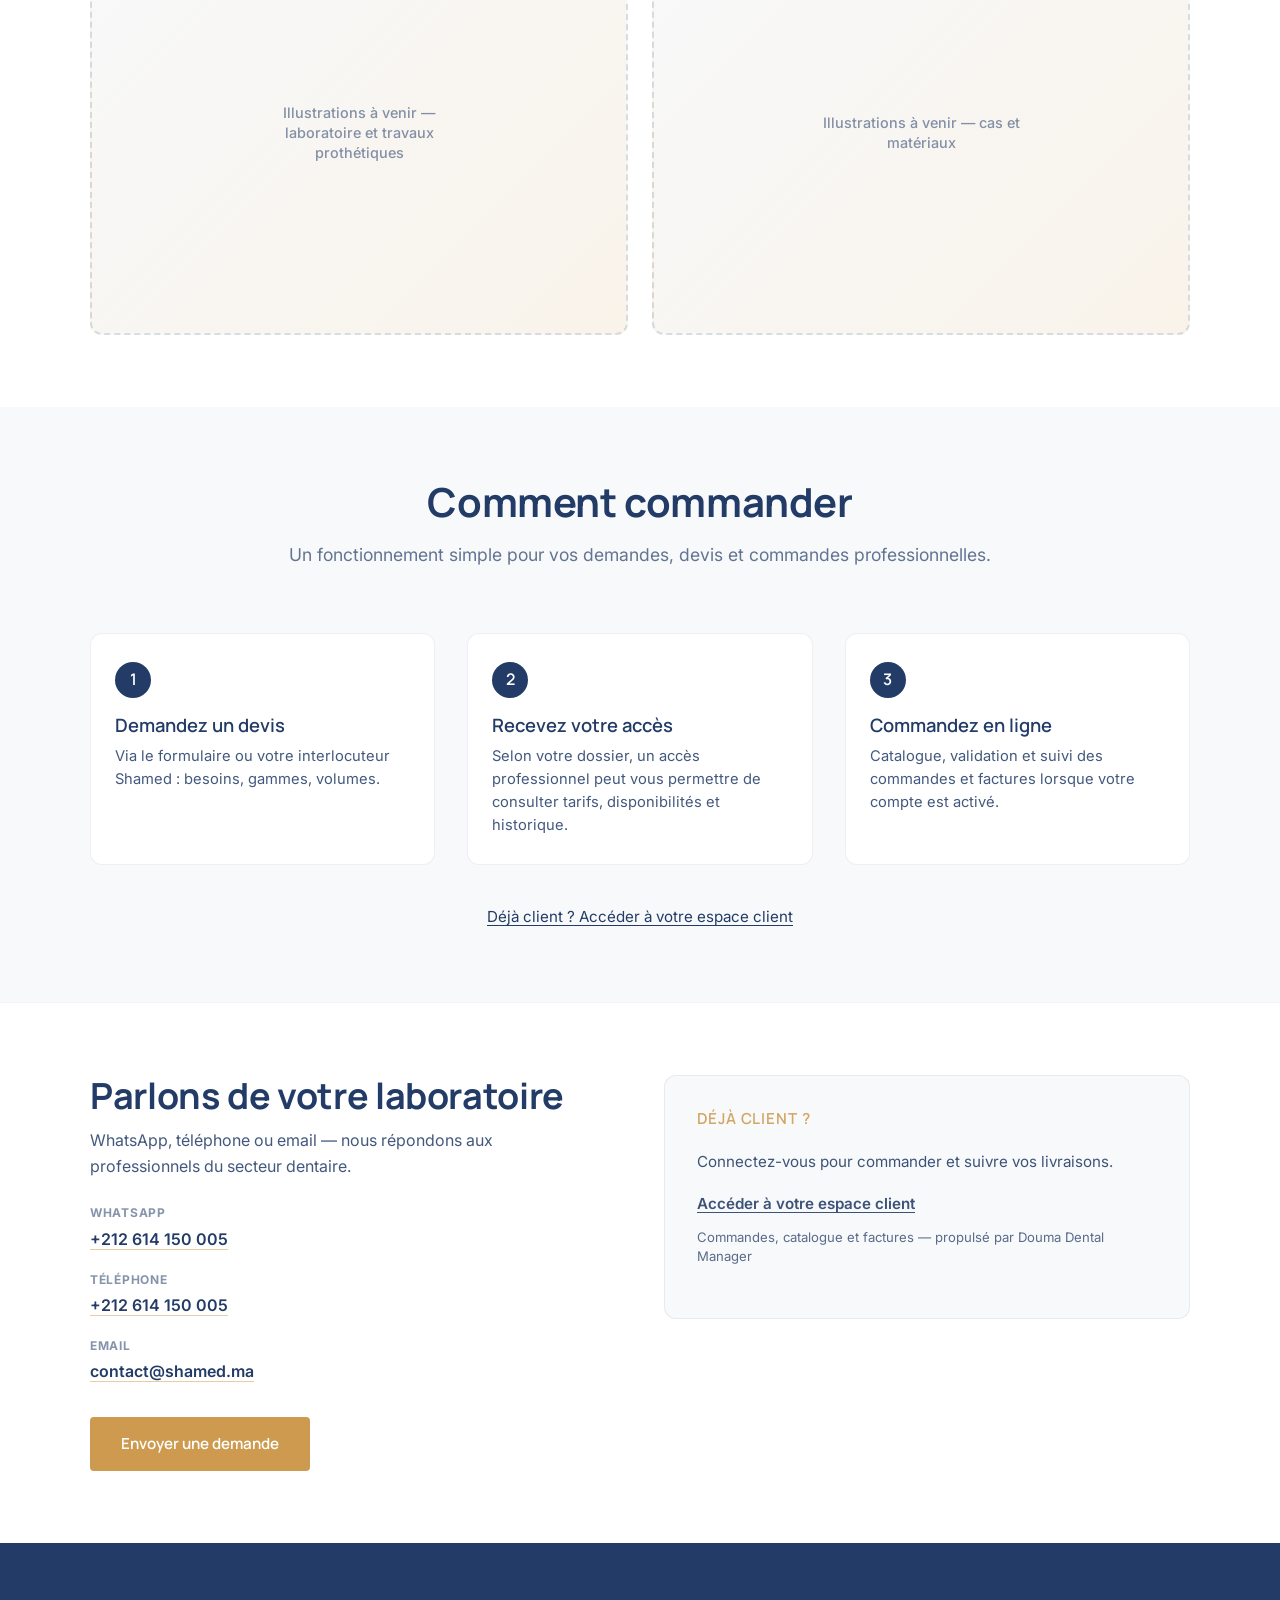
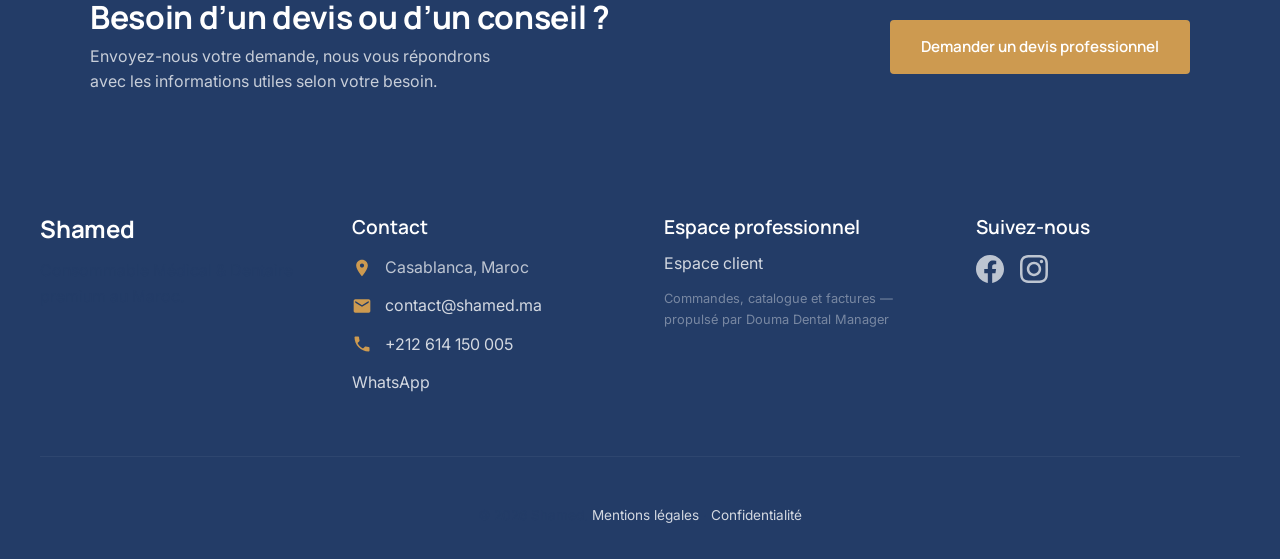
==== commit 786bb178: "content: simplify contact page; unify Shamed text in nav and footer (no trailing dot) Co-authored-by" ====
--- a/index.html
+++ b/index.html
@@ -22,7 +22,7 @@
     <nav id="navbar" class="glass-nav">
         <div class="nav-container">
             <div class="logo">
-                <a href="index.html"><span class="logo-accent">S</span>hamed.</a>
+                <a href="index.html"><span class="logo-accent">S</span>hamed</a>
             </div>
             <ul class="nav-links">
                 <li><a href="index.html" class="active">Accueil</a></li>
@@ -319,7 +319,7 @@
     <footer id="contact" class="footer">
         <div class="footer-container">
             <div class="footer-brand">
-                <h2><span style="color:var(--clr-copper)">S</span>hamed.</h2>
+                <h2>Shamed</h2>
                 <p>Consommable Médical &amp; Dentaire premium au Maroc.</p>
             </div>
             <div class="footer-links">
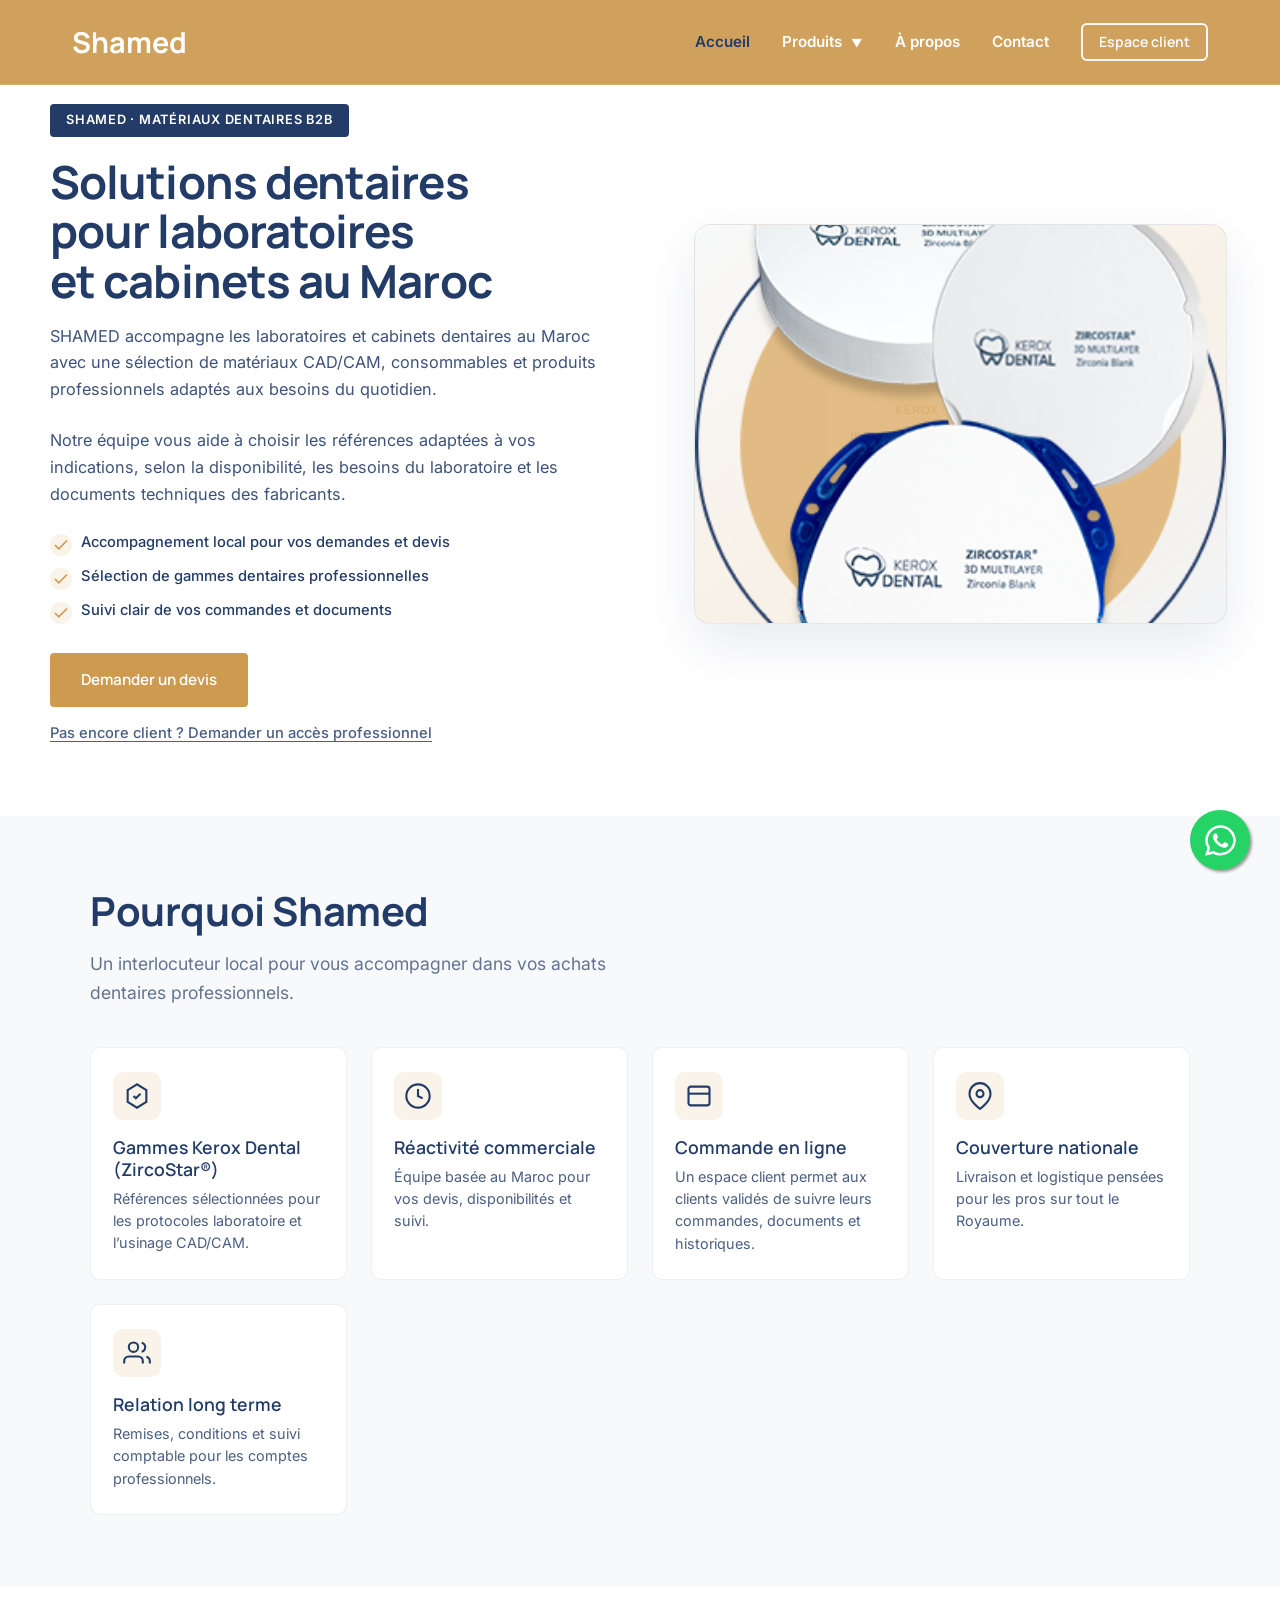
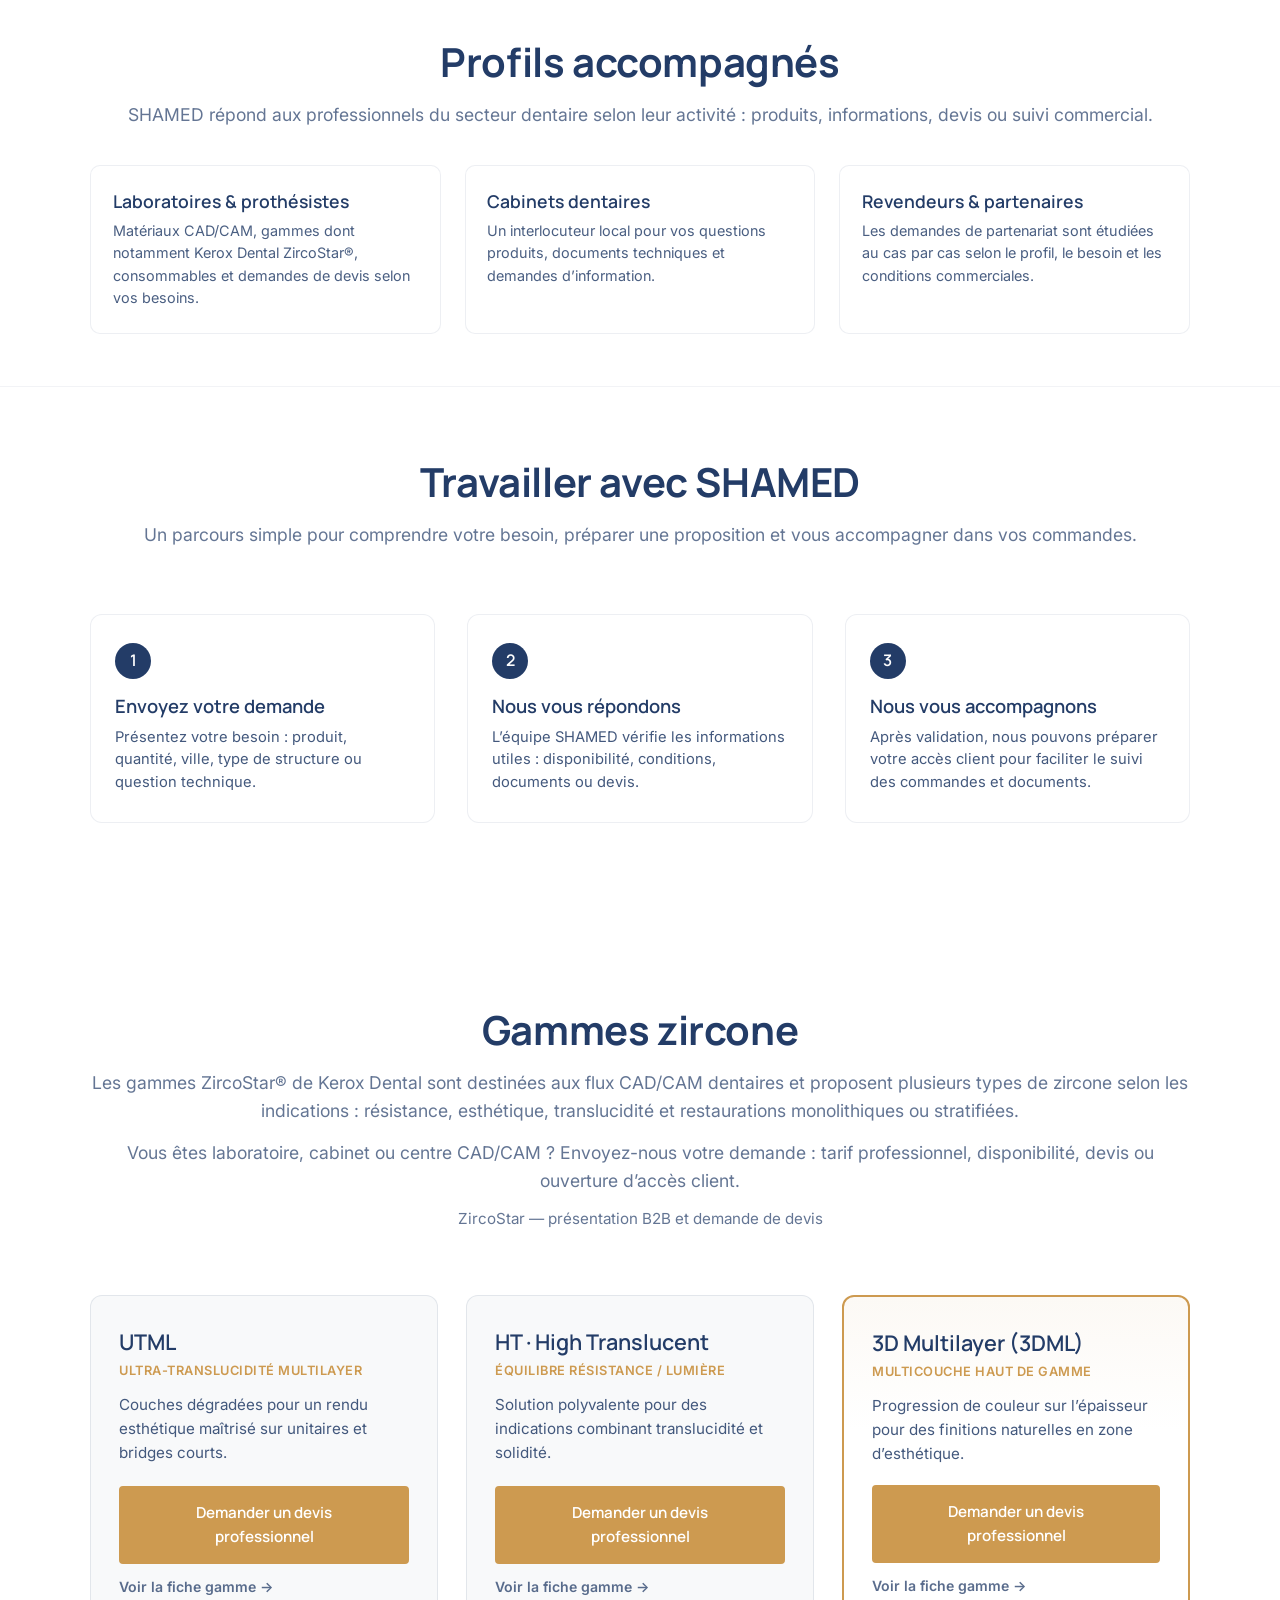
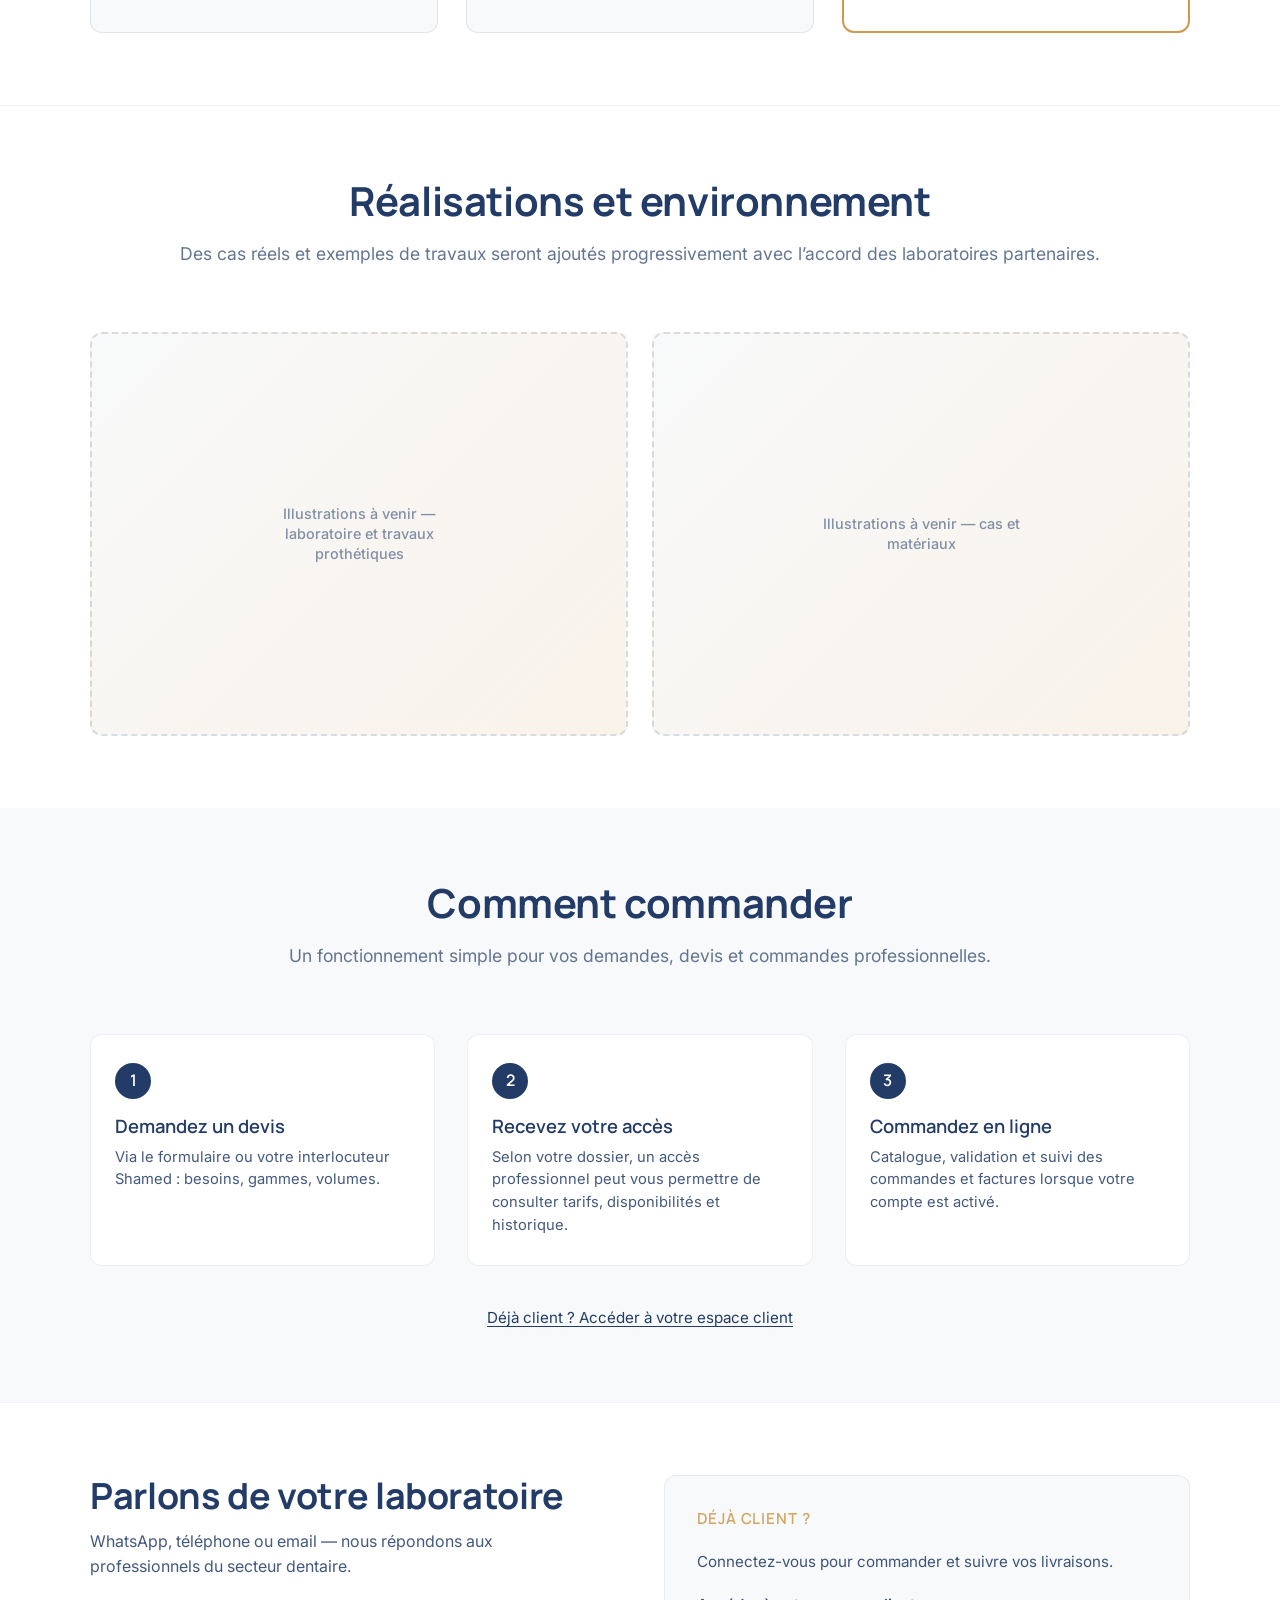
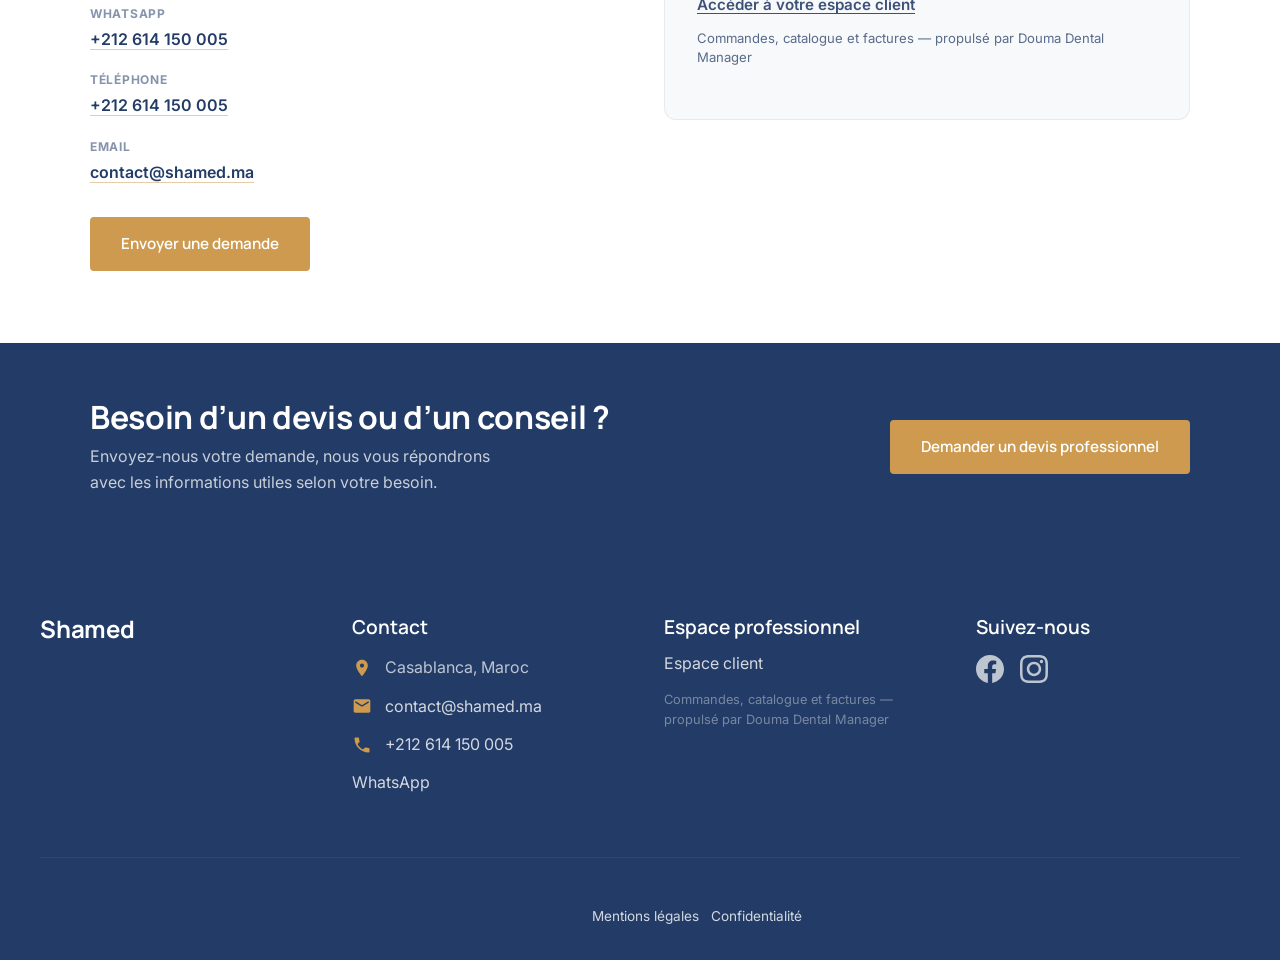
==== commit b45b44d6: "feat(home): add Profils accompagnés section after Pourquoi SHAMED Three text-only cards (labs, cabin" ====
--- a/index.html
+++ b/index.html
@@ -153,6 +153,30 @@
                     </span>
                     <h3>Relation long terme</h3>
                     <p>Remises, conditions et suivi comptable pour les comptes professionnels.</p>
+                </li>
+            </ul>
+        </div>
+    </section>
+
+    <!-- ========== 2a. PROFILS ACCOMPAGNÉS ========== -->
+    <section id="profils-accompagnes" class="home-section home-profils fade-in" aria-labelledby="profils-accompagnes-title">
+        <div class="home-inner">
+            <div class="section-header" style="margin-bottom: 2.25rem;">
+                <h2 id="profils-accompagnes-title">Profils accompagnés</h2>
+                <p>SHAMED répond aux professionnels du secteur dentaire selon leur activité : produits, informations, devis ou suivi commercial.</p>
+            </div>
+            <ul class="why-grid" role="list">
+                <li class="why-item">
+                    <h3>Laboratoires &amp; prothésistes</h3>
+                    <p>Matériaux CAD/CAM, gammes dont notamment Kerox Dental ZircoStar®, consommables et demandes de devis selon vos besoins.</p>
+                </li>
+                <li class="why-item">
+                    <h3>Cabinets dentaires</h3>
+                    <p>Un interlocuteur local pour vos questions produits, documents techniques et demandes d’information.</p>
+                </li>
+                <li class="why-item">
+                    <h3>Revendeurs &amp; partenaires</h3>
+                    <p>Les demandes de partenariat sont étudiées au cas par cas selon le profil, le besoin et les conditions commerciales.</p>
                 </li>
             </ul>
         </div>
--- a/styles.css
+++ b/styles.css
@@ -1354,6 +1354,13 @@
 
 .home-why {
     background: var(--clr-gray-light);
+}
+
+/* Accueil : profils (bloc court, entre Pourquoi et parcours client) */
+.home-profils {
+    padding-top: 3.25rem;
+    padding-bottom: 3.25rem;
+    border-bottom: 1px solid rgba(35, 60, 103, 0.06);
 }
 
 .why-grid {
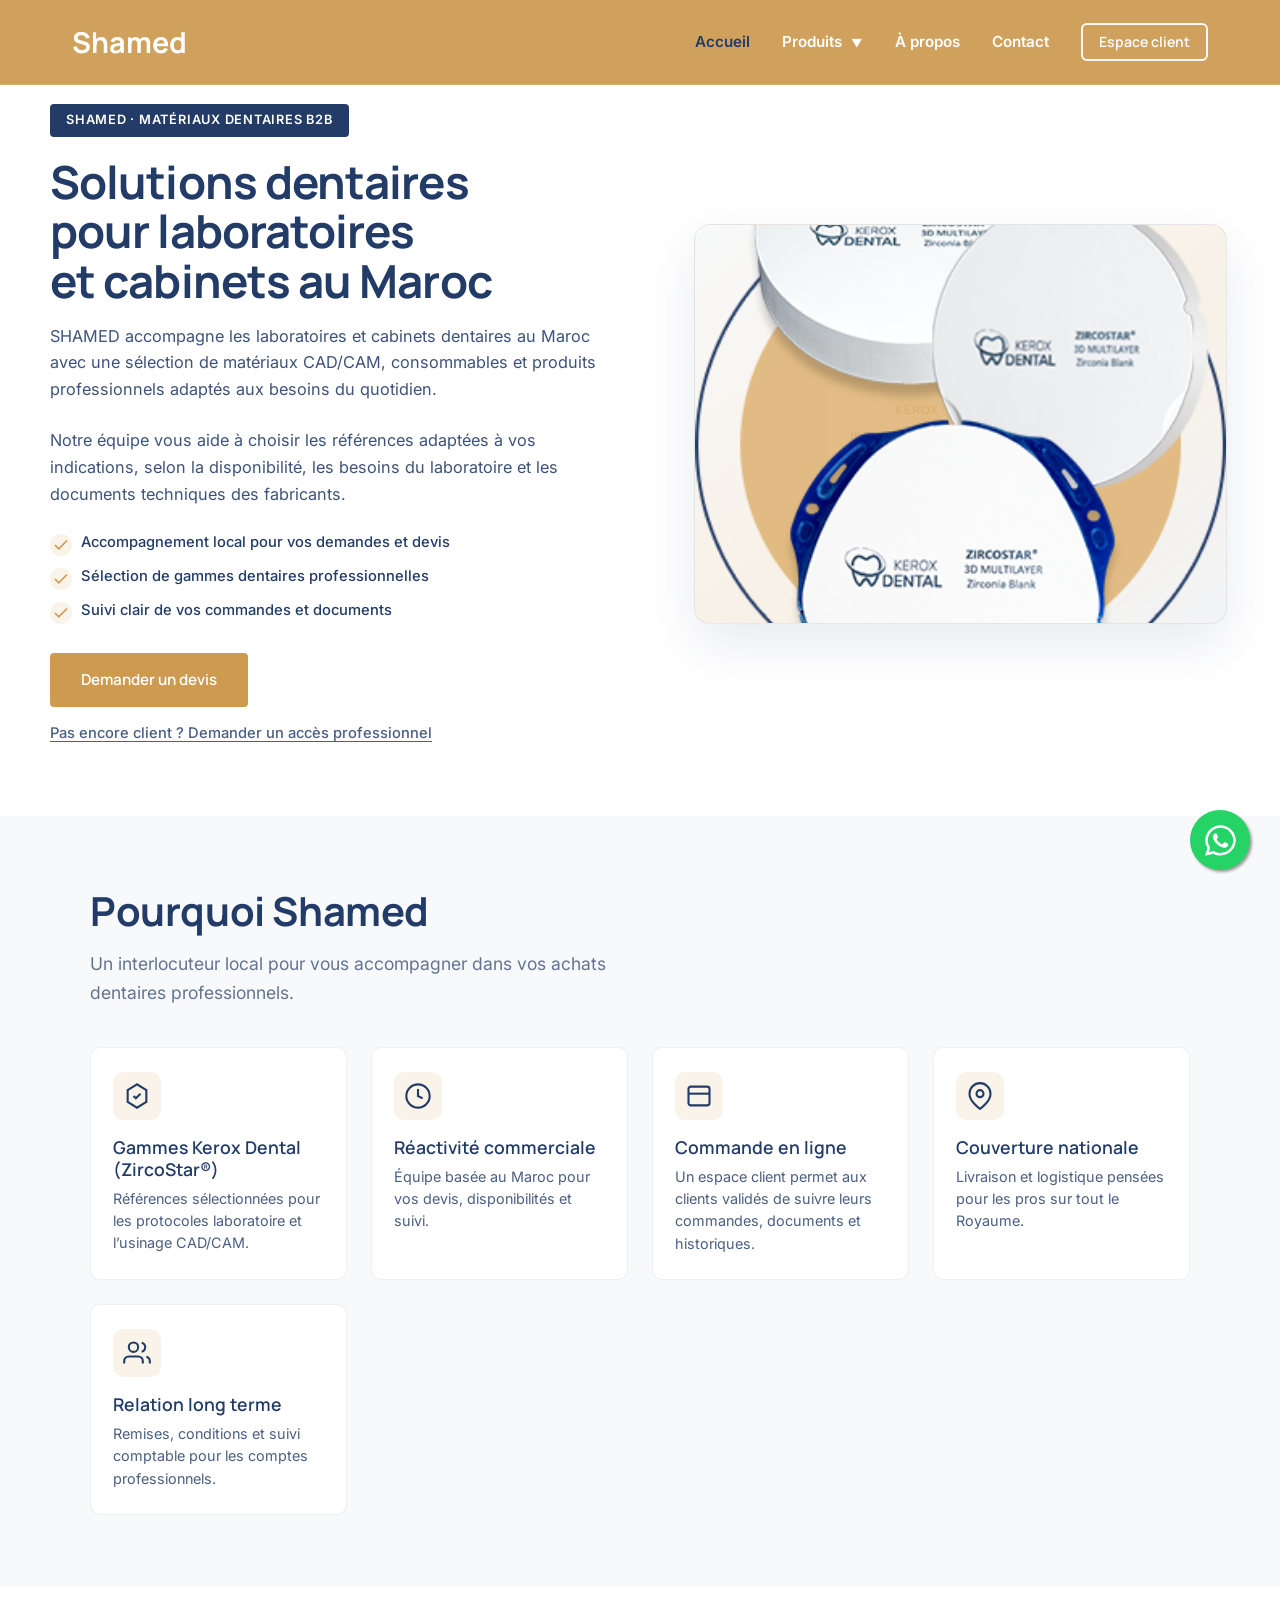
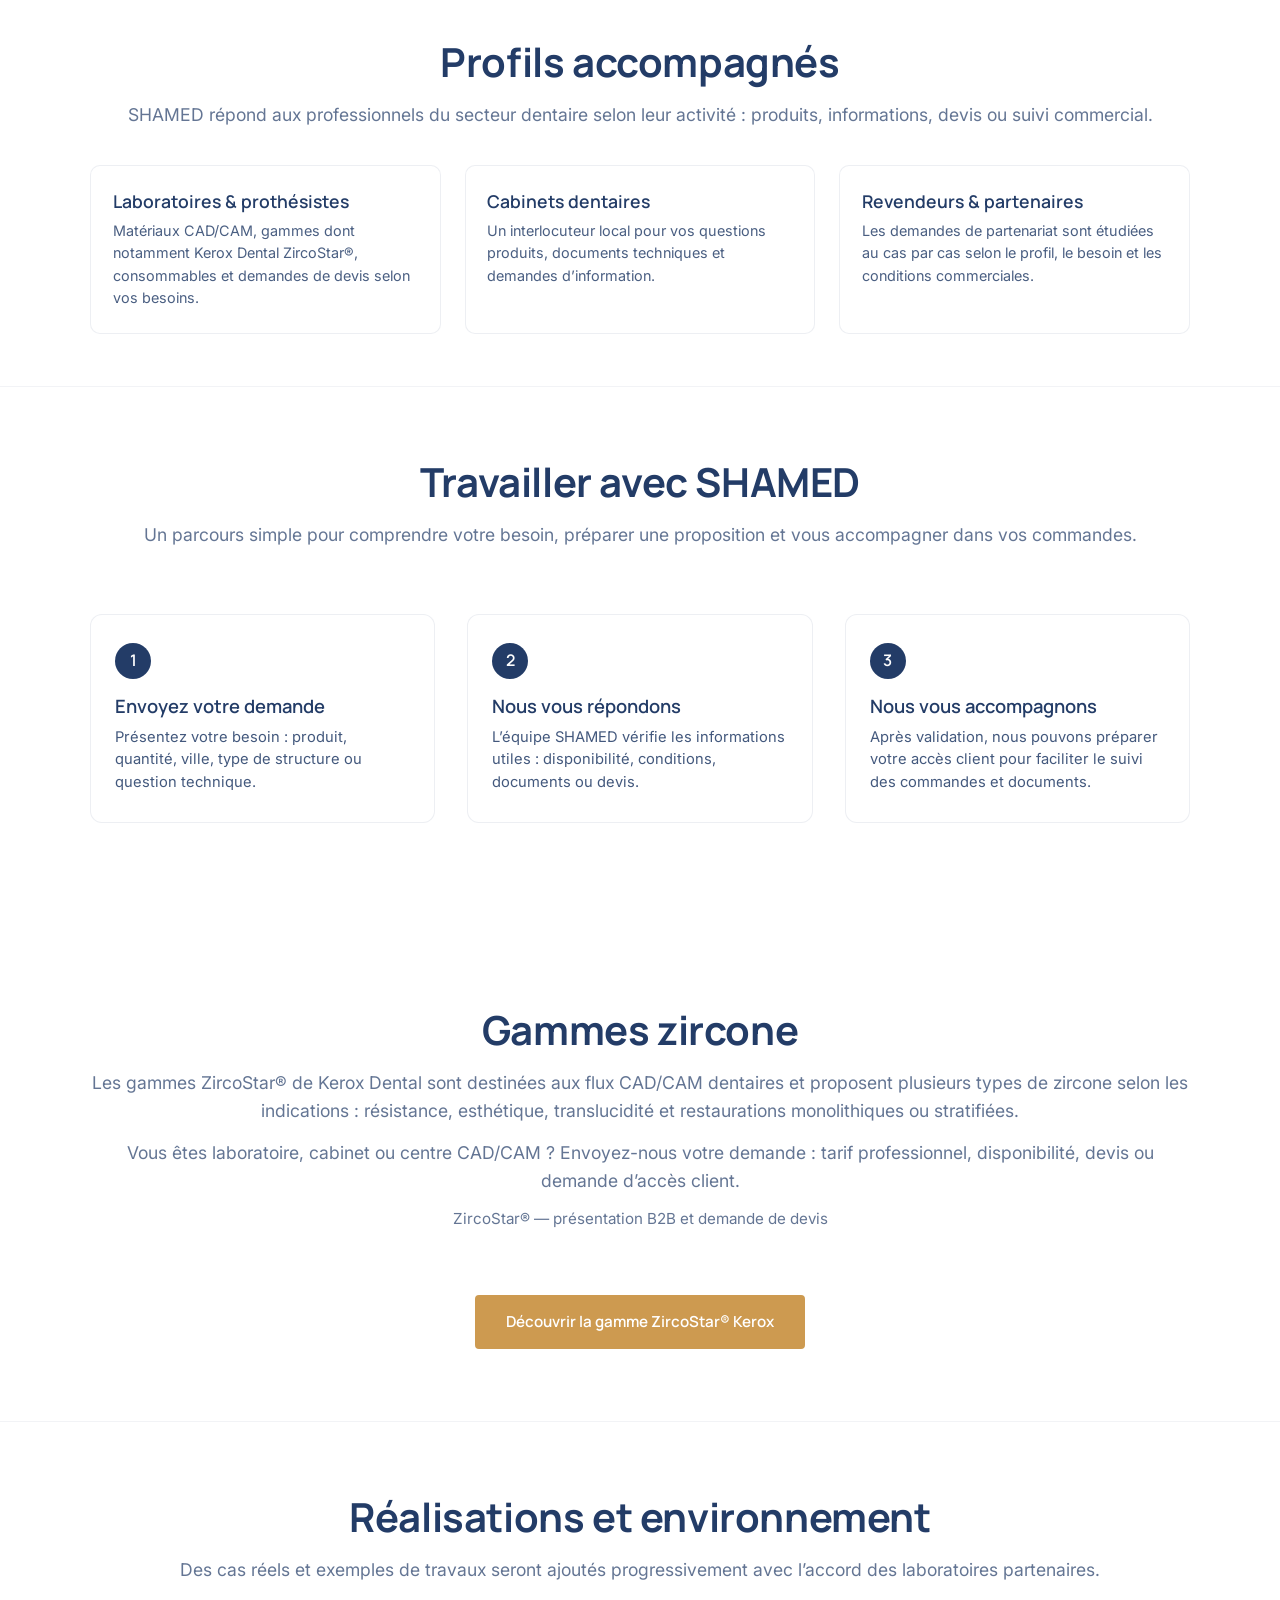
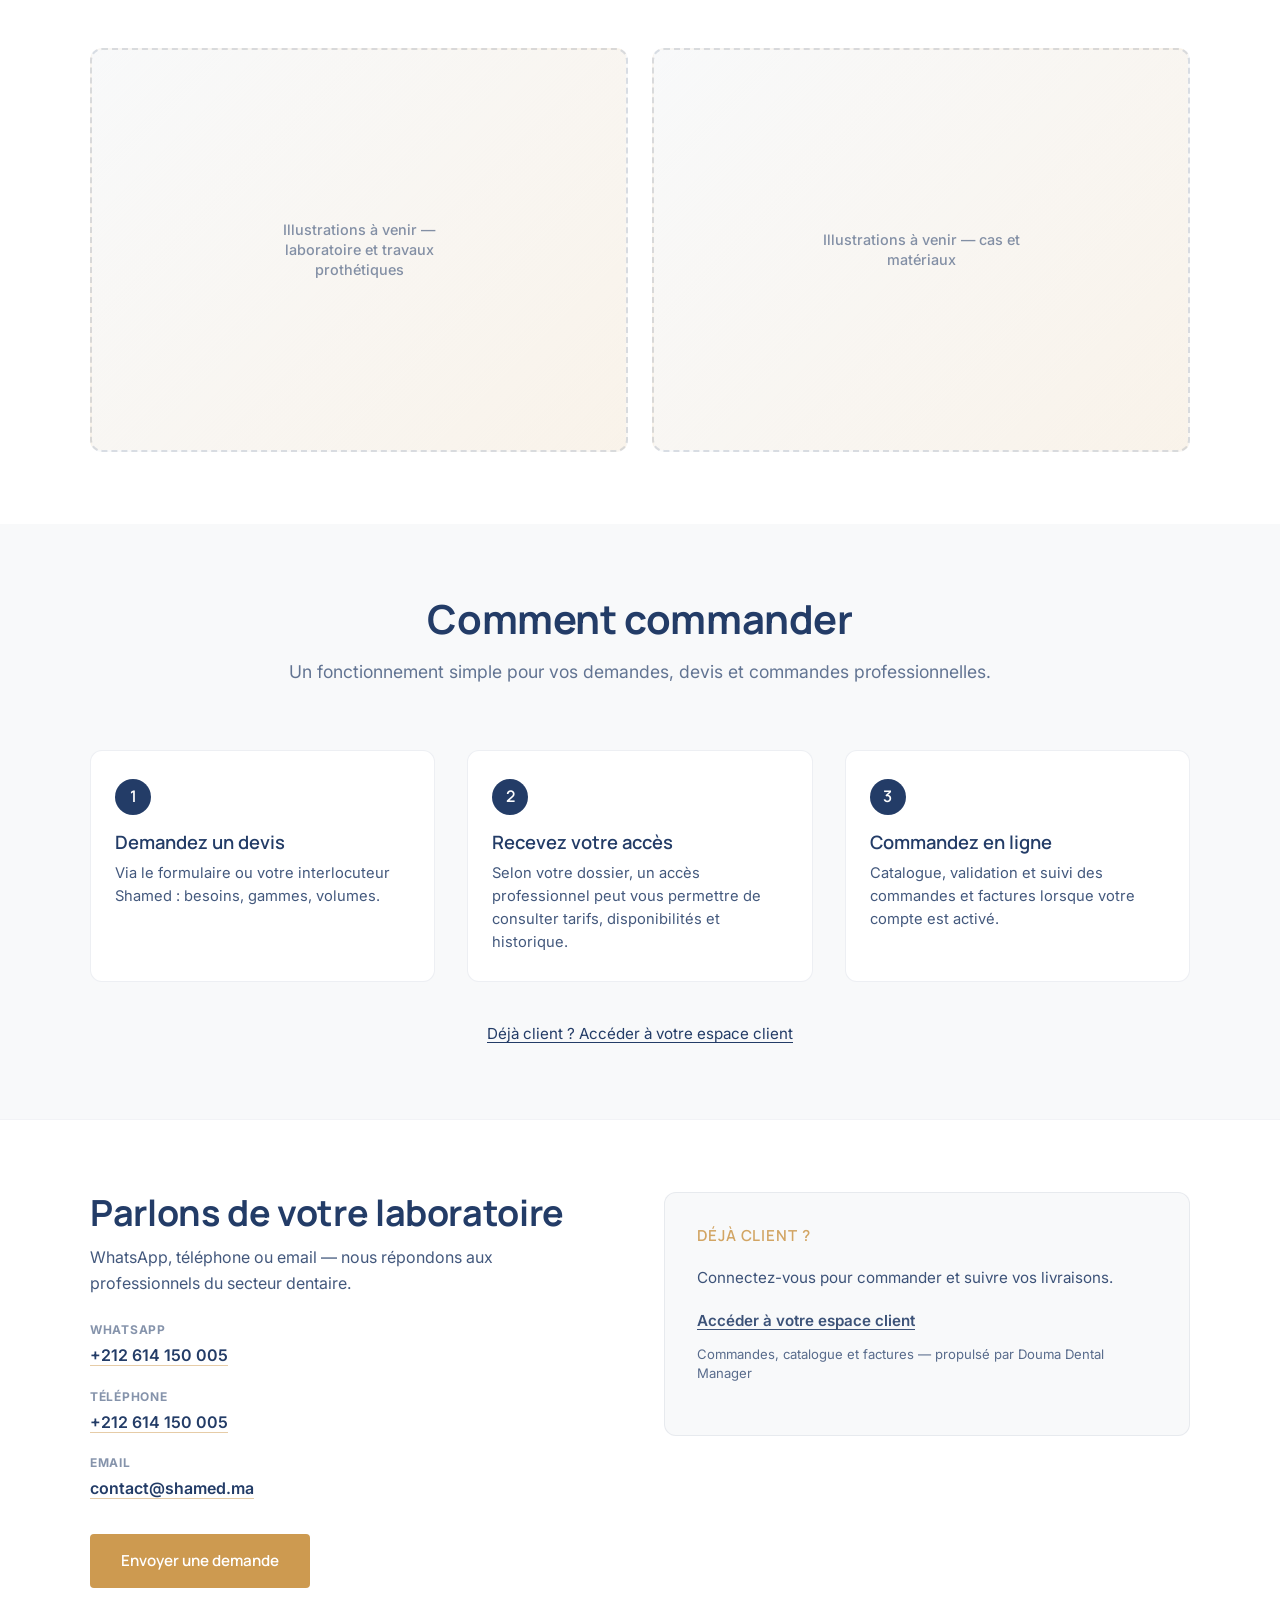
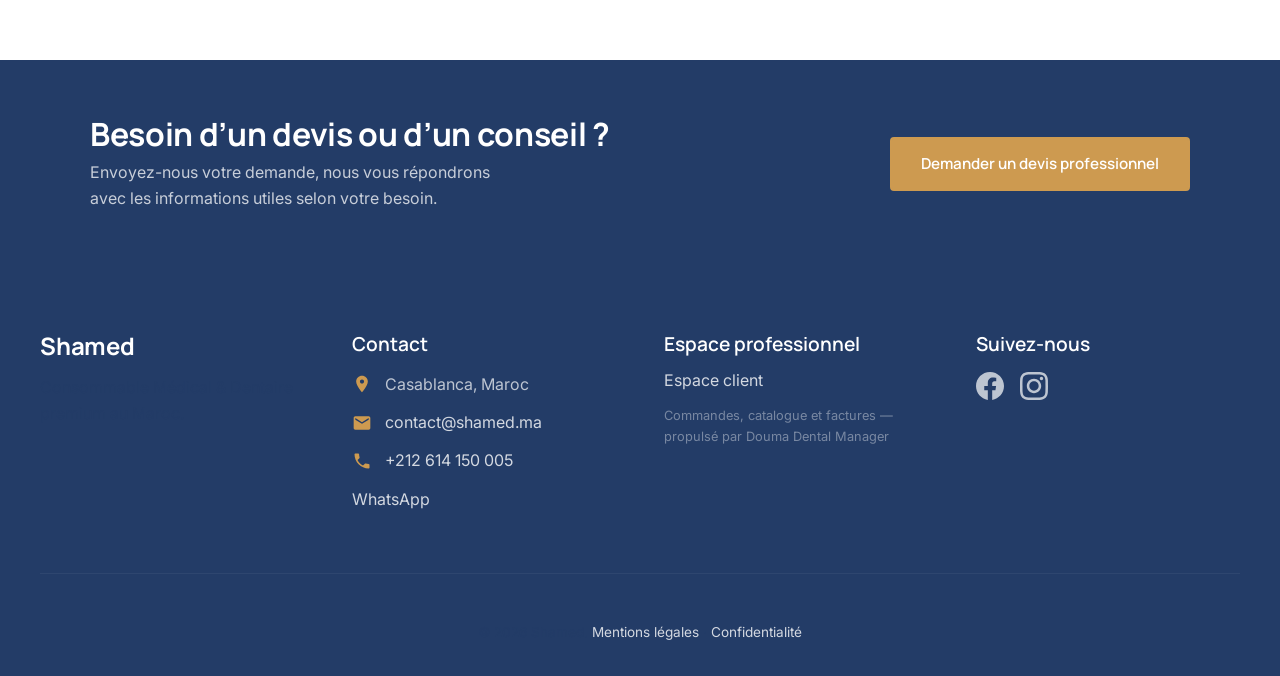
==== commit 3e91b518: "content: clarify ZircoStar and zirconia comparison pages" ====
--- a/index.html
+++ b/index.html
@@ -29,8 +29,8 @@
                 <li class="nav-item">
                     <a href="#produits">Produits <span class="dropdown-arrow">▼</span></a>
                     <div class="dropdown">
-                        <a href="zircone.html">Zircone Kerox</a>
-                        <a href="zircostar.html">ZircoStar</a>
+                        <a href="zircone.html">Comparatif zircone</a>
+                        <a href="zircostar.html">Présentation ZircoStar</a>
                         <a href="pmma.html">PMMA</a>
                         <a href="resine-3d.html">Résines 3D</a>
                         <a href="consommables.html">Consommables Divers</a>
@@ -48,8 +48,8 @@
     <div class="mobile-menu" id="mobileMenu">
         <ul>
             <li><a href="index.html">Accueil</a></li>
-            <li><a href="zircone.html">Zircone Kerox</a></li>
-            <li><a href="zircostar.html">ZircoStar</a></li>
+            <li><a href="zircone.html">Comparatif zircone</a></li>
+            <li><a href="zircostar.html">Présentation ZircoStar</a></li>
             <li><a href="pmma.html">PMMA</a></li>
             <li><a href="resine-3d.html">Résines 3D</a></li>
             <li><a href="consommables.html">Consommables Divers</a></li>
@@ -209,37 +209,17 @@
         </div>
     </section>
 
-    <!-- ========== 3. PRODUITS (3 blocs) ========== -->
+    <!-- ========== 3. Gammes zircone (renvoi zircone.html) ========== -->
     <section id="produits" class="home-section home-products-b2b fade-in">
         <div class="home-inner">
             <div class="section-header">
                 <h2>Gammes zircone</h2>
                 <p>Les gammes ZircoStar® de Kerox Dental sont destinées aux flux CAD/CAM dentaires et proposent plusieurs types de zircone selon les indications : résistance, esthétique, translucidité et restaurations monolithiques ou stratifiées.</p>
-                <p style="margin-top: 0.85rem;">Vous êtes laboratoire, cabinet ou centre CAD/CAM ? Envoyez-nous votre demande : tarif professionnel, disponibilité, devis ou ouverture d’accès client.</p>
-                <p style="margin-top: 0.75rem; font-size: 0.95rem;"><a href="zircostar.html">ZircoStar — présentation B2B et demande de devis</a></p>
-            </div>
-            <div class="b2b-product-grid">
-                <article class="b2b-product-card">
-                    <h3>UTML</h3>
-                    <p class="b2b-product-tag">Ultra-translucidité multilayer</p>
-                    <p>Couches dégradées pour un rendu esthétique maîtrisé sur unitaires et bridges courts.</p>
-                    <a href="contact.html" class="btn-primary b2b-product-cta">Demander un devis professionnel</a>
-                    <a href="zircone.html" class="b2b-product-more">Voir la fiche gamme →</a>
-                </article>
-                <article class="b2b-product-card">
-                    <h3>HT · High Translucent</h3>
-                    <p class="b2b-product-tag">Équilibre résistance / lumière</p>
-                    <p>Solution polyvalente pour des indications combinant translucidité et solidité.</p>
-                    <a href="contact.html" class="btn-primary b2b-product-cta">Demander un devis professionnel</a>
-                    <a href="zircone.html" class="b2b-product-more">Voir la fiche gamme →</a>
-                </article>
-                <article class="b2b-product-card b2b-product-card--featured">
-                    <h3>3D Multilayer (3DML)</h3>
-                    <p class="b2b-product-tag">Multicouche haut de gamme</p>
-                    <p>Progression de couleur sur l’épaisseur pour des finitions naturelles en zone d’esthétique.</p>
-                    <a href="contact.html" class="btn-primary b2b-product-cta">Demander un devis professionnel</a>
-                    <a href="zircone.html" class="b2b-product-more">Voir la fiche gamme →</a>
-                </article>
+                <p style="margin-top: 0.85rem;">Vous êtes laboratoire, cabinet ou centre CAD/CAM ? Envoyez-nous votre demande : tarif professionnel, disponibilité, devis ou demande d’accès client.</p>
+                <p style="margin-top: 0.75rem; font-size: 0.95rem;"><a href="zircostar.html">ZircoStar® — présentation B2B et demande de devis</a></p>
+            </div>
+            <div class="steps-3-cta" style="margin-top: 0.25rem;">
+                <a href="zircone.html" class="btn-primary">Découvrir la gamme ZircoStar® Kerox</a>
             </div>
         </div>
     </section>
--- a/styles.css
+++ b/styles.css
@@ -825,6 +825,16 @@
     color: rgba(255,255,255,0.75);
     max-width: 550px;
     margin: 0 auto;
+}
+
+.page-hero p a {
+    color: rgba(255, 255, 255, 0.95);
+    font-weight: 600;
+    text-decoration: underline;
+    text-underline-offset: 3px;
+}
+.page-hero p a:hover {
+    color: var(--clr-copper);
 }
 
 .page-hero .subtitle-slogan {
@@ -1138,6 +1148,16 @@
 .hero-subtitle strong {
     font-weight: 600;
     opacity: 1;
+}
+
+.hero-subtitle a {
+    color: var(--clr-navy);
+    font-weight: 600;
+    text-decoration: underline;
+    text-underline-offset: 3px;
+}
+.hero-subtitle a:hover {
+    color: var(--clr-copper);
 }
 
 .hero-trust {
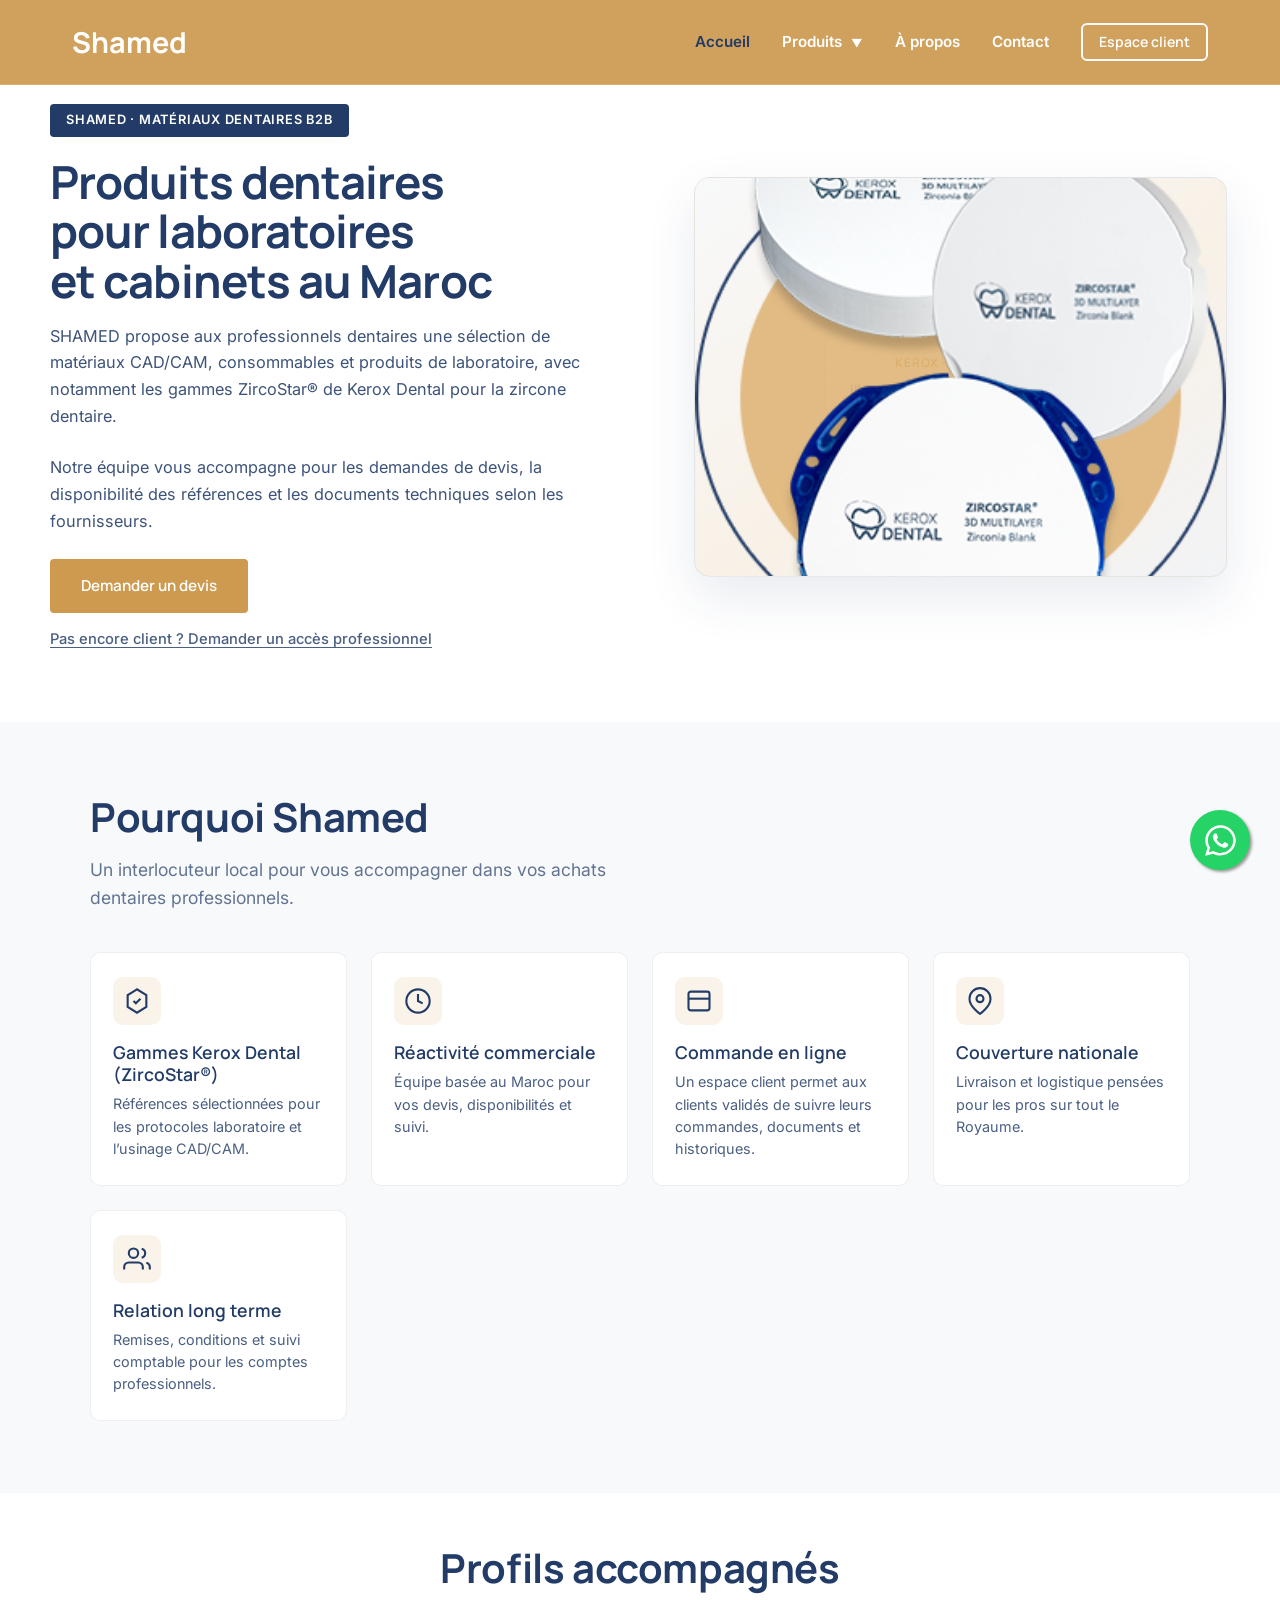
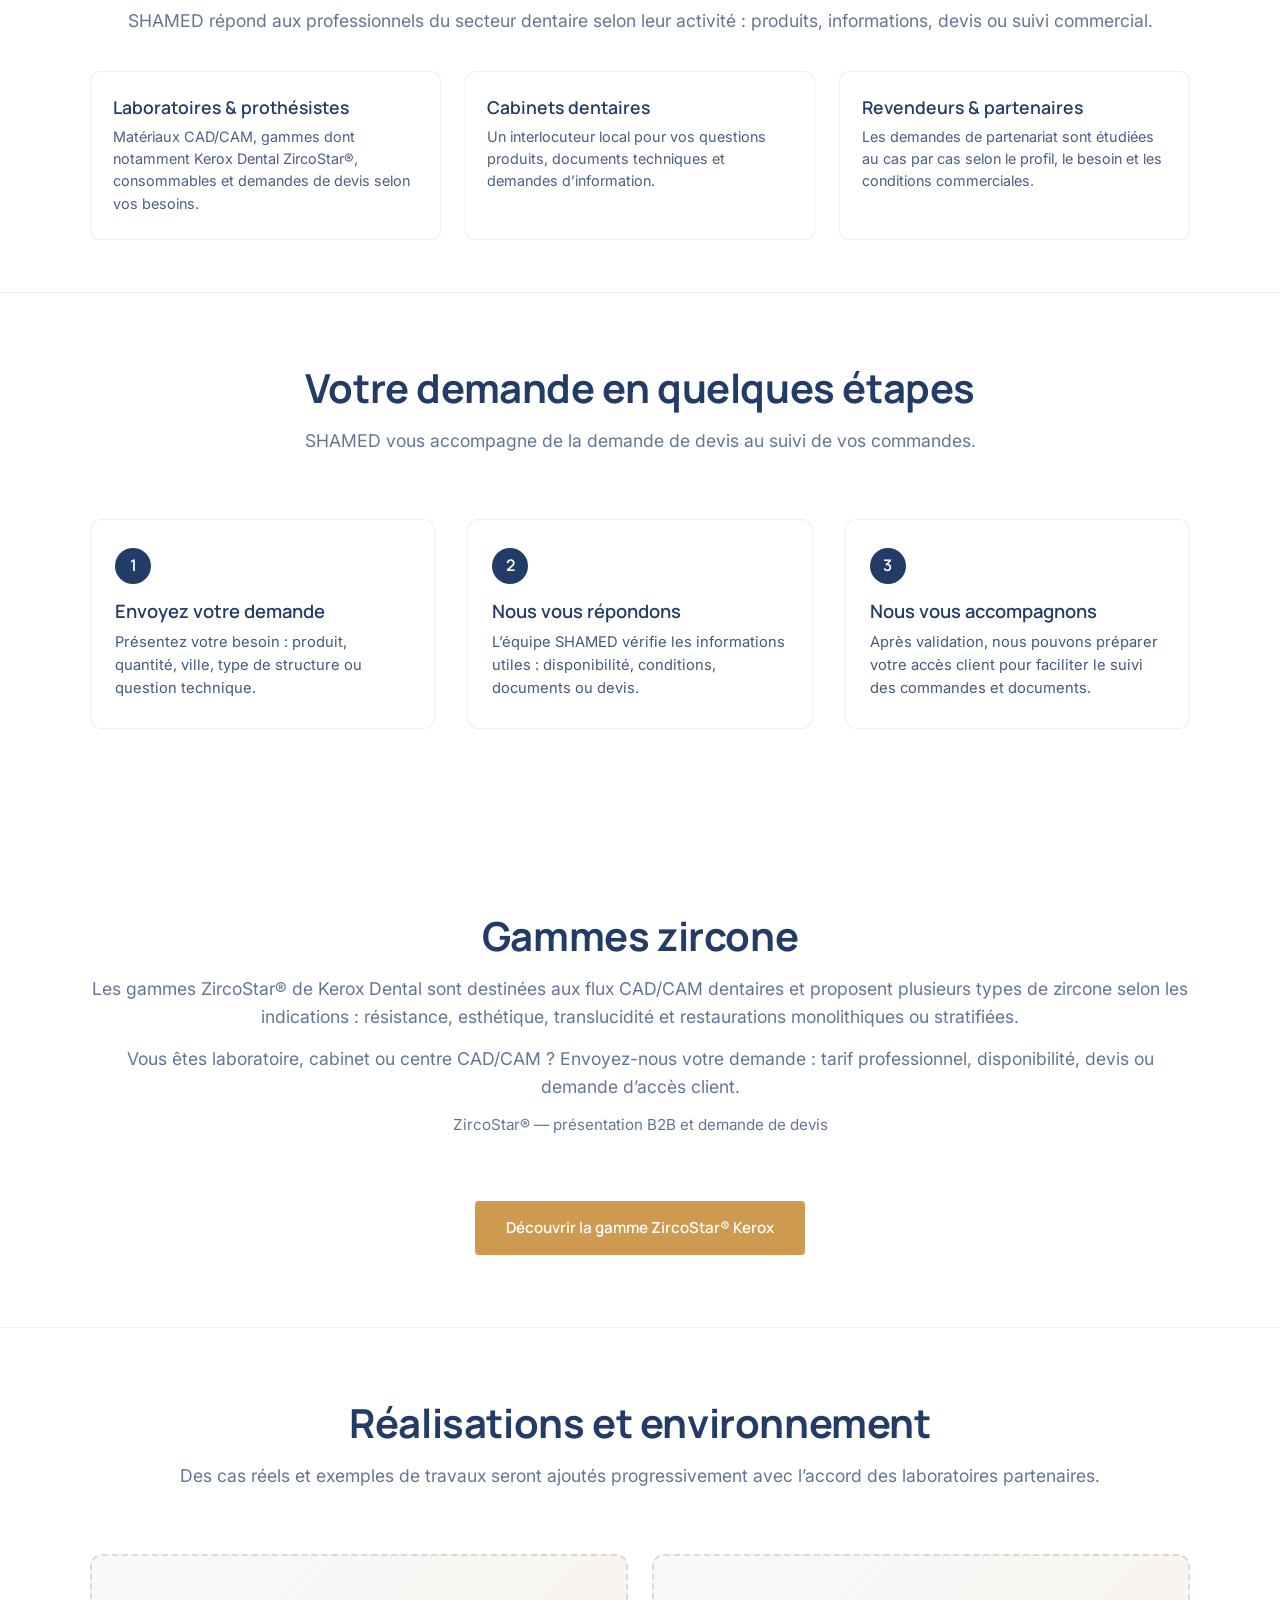
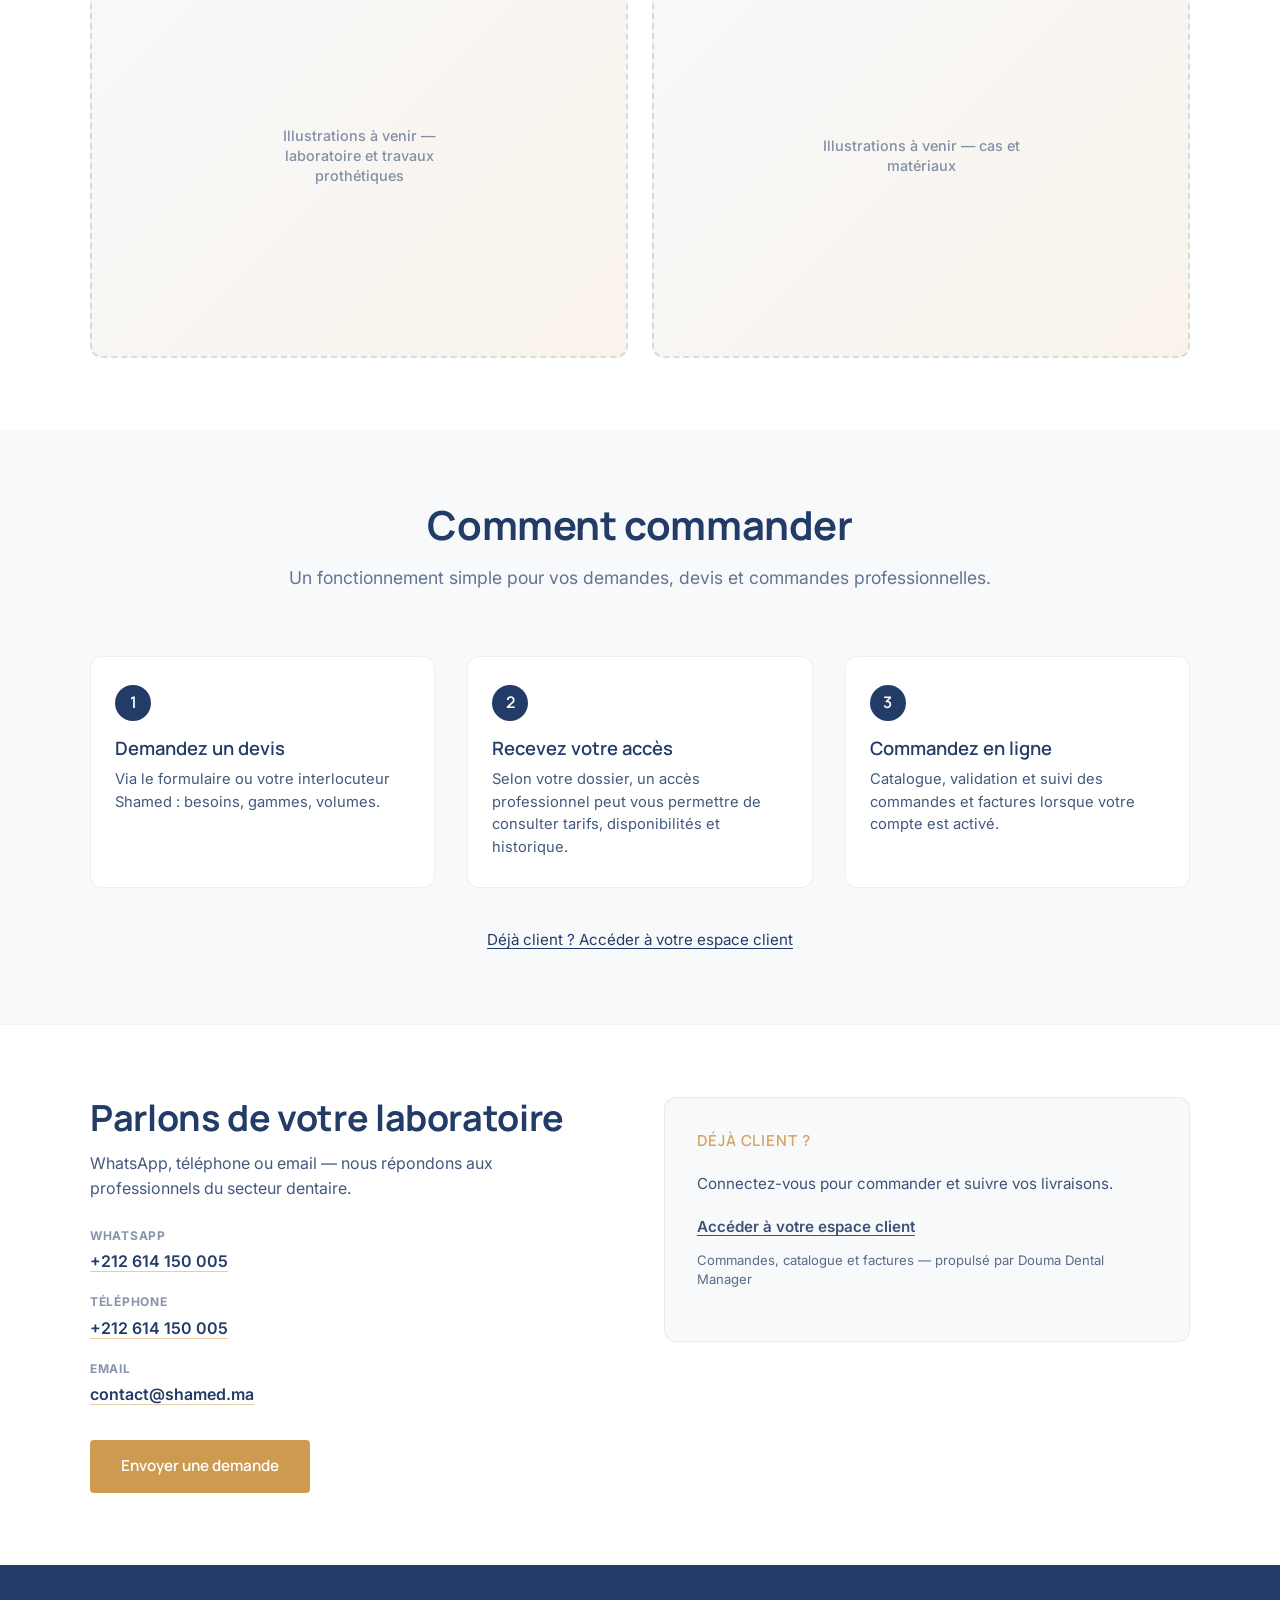
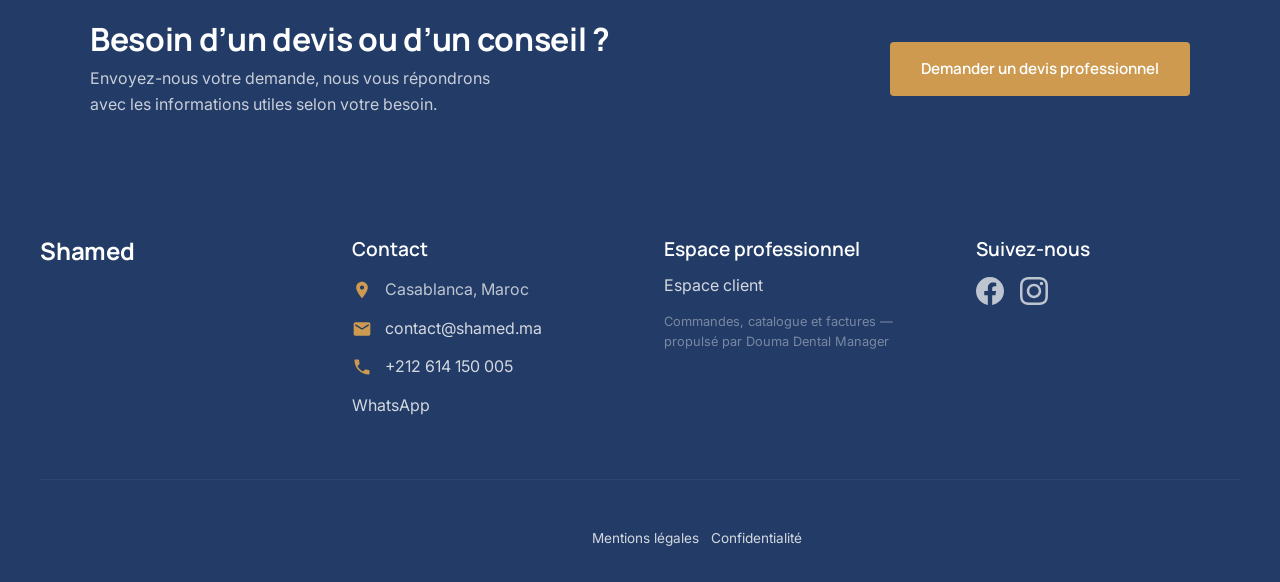
==== commit 05506d2b: "content: soften homepage request steps section" ====
--- a/index.html
+++ b/index.html
@@ -64,23 +64,9 @@
         <div class="hero-b2b-inner fade-in">
             <div class="hero-b2b-text">
                 <p class="hero-eyebrow">SHAMED · Matériaux dentaires B2B</p>
-                <h1>Solutions dentaires pour laboratoires<br>et cabinets au Maroc</h1>
-                <p class="hero-subtitle">SHAMED accompagne les laboratoires et cabinets dentaires au Maroc avec une sélection de matériaux CAD/CAM, consommables et produits professionnels adaptés aux besoins du quotidien.</p>
-                <p class="hero-subtitle" style="margin-top: 0.75rem;">Notre équipe vous aide à choisir les références adaptées à vos indications, selon la disponibilité, les besoins du laboratoire et les documents techniques des fabricants.</p>
-                <ul class="hero-trust" aria-label="Points forts">
-                    <li>
-                        <span class="hero-trust-icon" aria-hidden="true"><svg width="18" height="18" viewBox="0 0 24 24" fill="none" stroke="currentColor" stroke-width="2.2"><path d="M20 6L9 17l-5-5"/></svg></span>
-                        <span>Accompagnement local pour vos demandes et devis</span>
-                    </li>
-                    <li>
-                        <span class="hero-trust-icon" aria-hidden="true"><svg width="18" height="18" viewBox="0 0 24 24" fill="none" stroke="currentColor" stroke-width="2.2"><path d="M20 6L9 17l-5-5"/></svg></span>
-                        <span>Sélection de gammes dentaires professionnelles</span>
-                    </li>
-                    <li>
-                        <span class="hero-trust-icon" aria-hidden="true"><svg width="18" height="18" viewBox="0 0 24 24" fill="none" stroke="currentColor" stroke-width="2.2"><path d="M20 6L9 17l-5-5"/></svg></span>
-                        <span>Suivi clair de vos commandes et documents</span>
-                    </li>
-                </ul>
+                <h1>Produits dentaires pour laboratoires<br>et cabinets au Maroc</h1>
+                <p class="hero-subtitle">SHAMED propose aux professionnels dentaires une sélection de matériaux CAD/CAM, consommables et produits de laboratoire, avec notamment les gammes ZircoStar® de Kerox Dental pour la zircone dentaire.</p>
+                <p class="hero-subtitle" style="margin-top: 0.75rem;">Notre équipe vous accompagne pour les demandes de devis, la disponibilité des références et les documents techniques selon les fournisseurs.</p>
                 <div class="hero-actions">
                     <a href="contact.html" class="btn-primary">Demander un devis</a>
                 </div>
@@ -186,8 +172,8 @@
     <section id="devenir-client" class="home-section home-devenir fade-in">
         <div class="home-inner">
             <div class="section-header">
-                <h2>Travailler avec SHAMED</h2>
-                <p>Un parcours simple pour comprendre votre besoin, préparer une proposition et vous accompagner dans vos commandes.</p>
+                <h2>Votre demande en quelques étapes</h2>
+                <p>SHAMED vous accompagne de la demande de devis au suivi de vos commandes.</p>
             </div>
             <ol class="steps-3 steps-3--devenir">
                 <li class="steps-3-item">
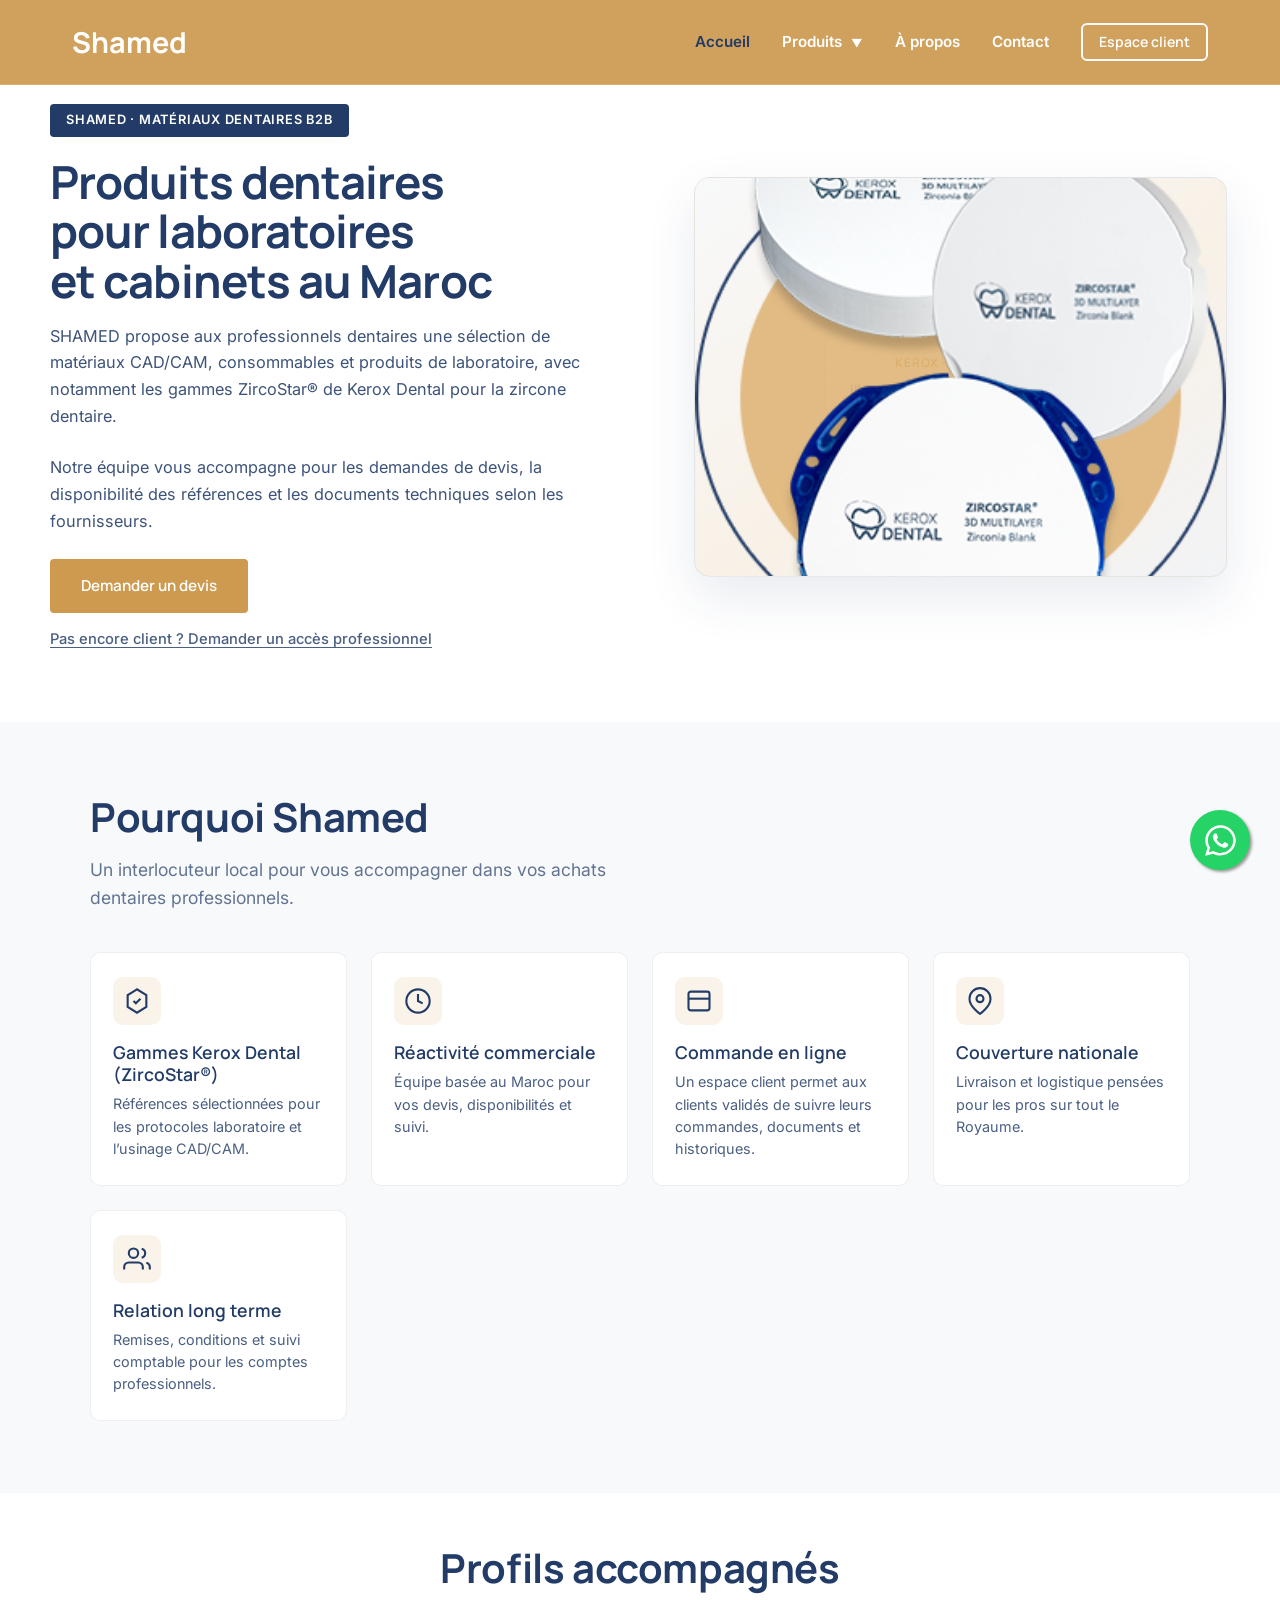
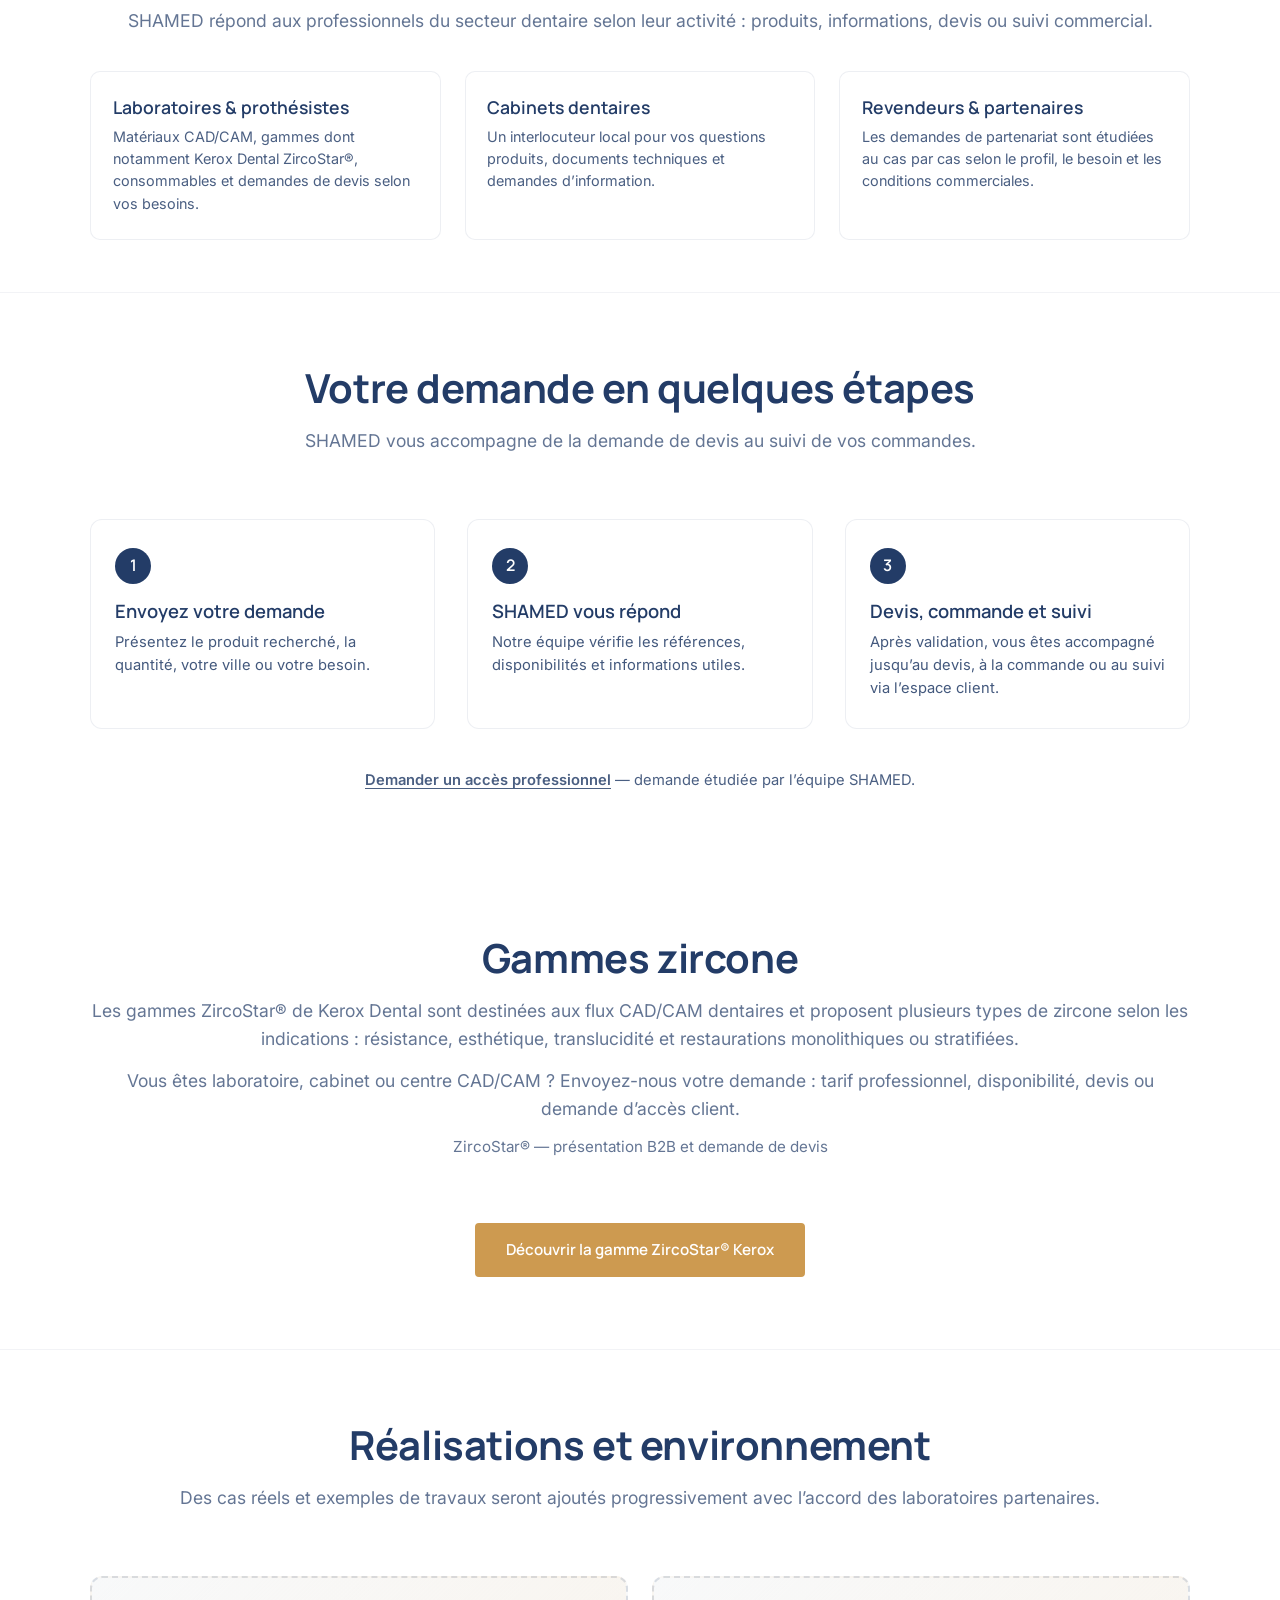
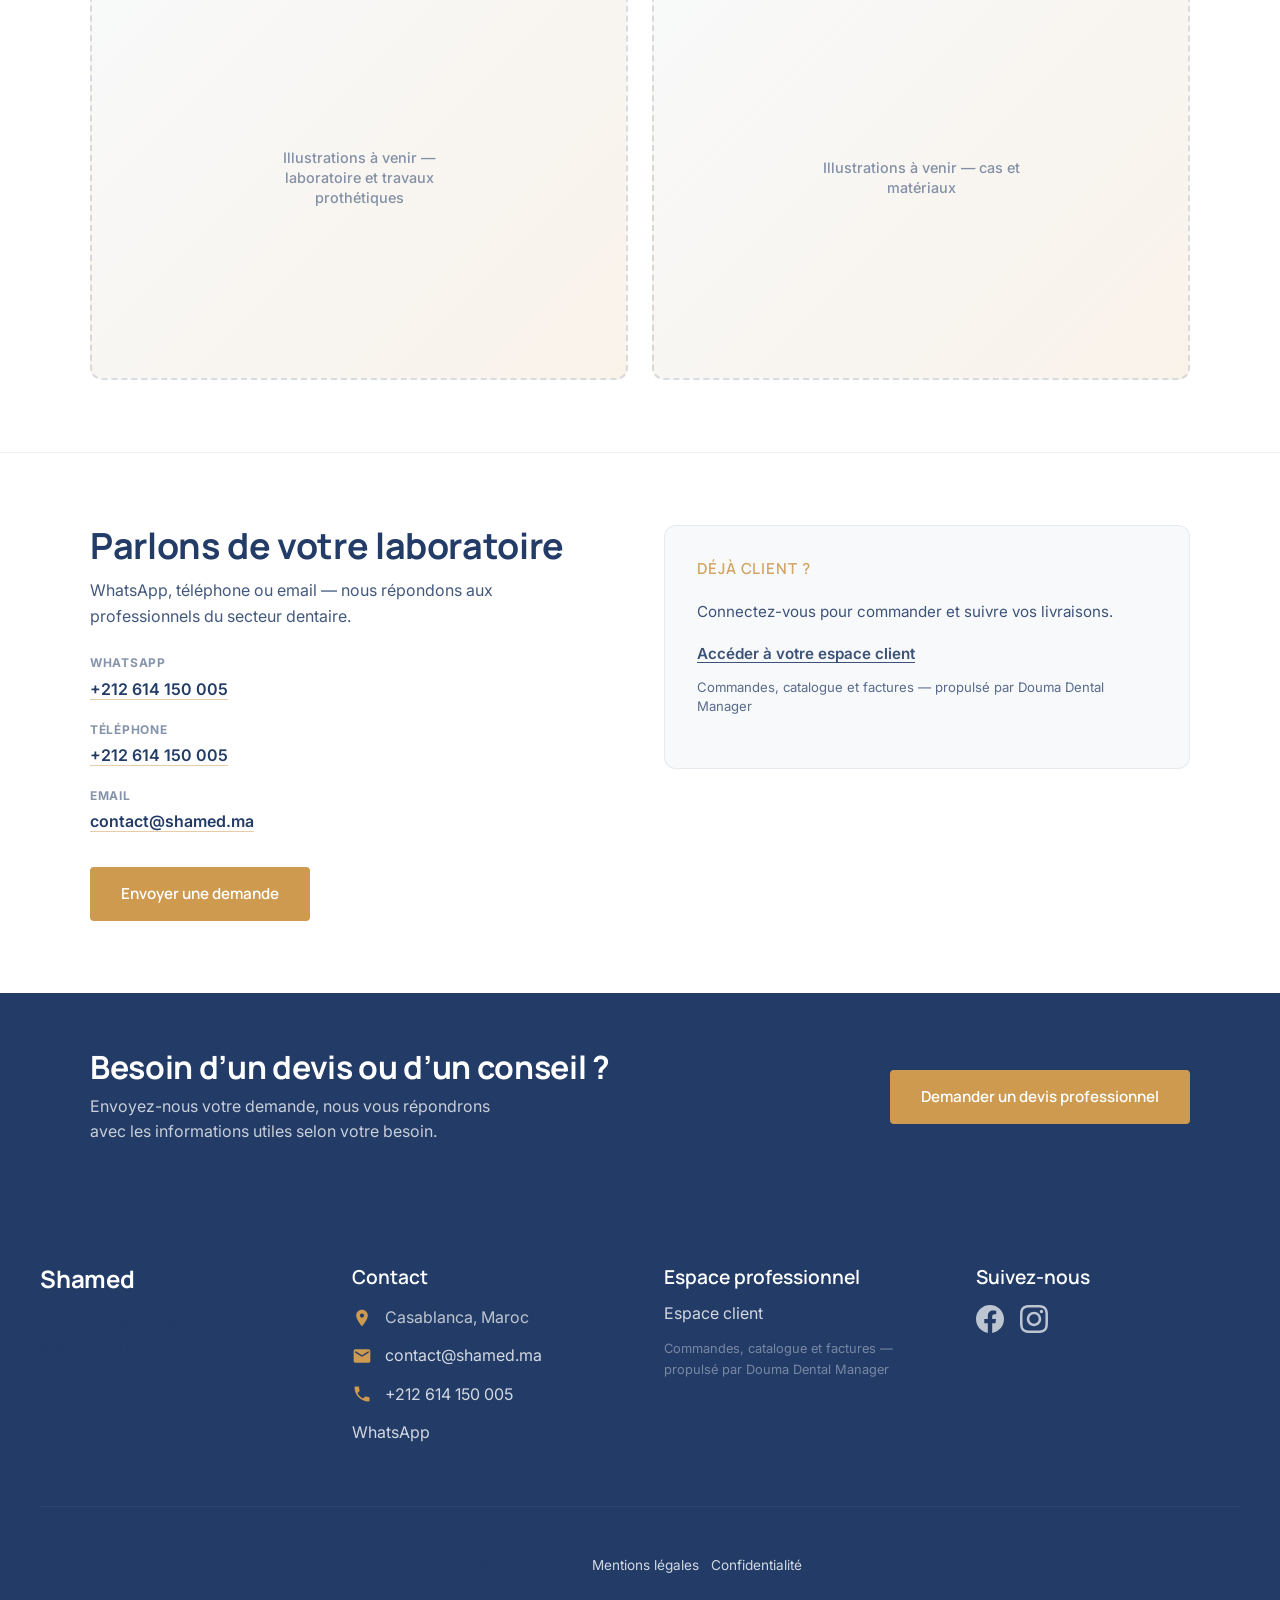
==== commit dde8b2ce: "content: add professional access link to homepage steps" ====
--- a/index.html
+++ b/index.html
@@ -179,19 +179,22 @@
                 <li class="steps-3-item">
                     <span class="steps-3-num">1</span>
                     <h3>Envoyez votre demande</h3>
-                    <p>Présentez votre besoin : produit, quantité, ville, type de structure ou question technique.</p>
+                    <p>Présentez le produit recherché, la quantité, votre ville ou votre besoin.</p>
                 </li>
                 <li class="steps-3-item">
                     <span class="steps-3-num">2</span>
-                    <h3>Nous vous répondons</h3>
-                    <p>L’équipe SHAMED vérifie les informations utiles : disponibilité, conditions, documents ou devis.</p>
+                    <h3>SHAMED vous répond</h3>
+                    <p>Notre équipe vérifie les références, disponibilités et informations utiles.</p>
                 </li>
                 <li class="steps-3-item">
                     <span class="steps-3-num">3</span>
-                    <h3>Nous vous accompagnons</h3>
-                    <p>Après validation, nous pouvons préparer votre accès client pour faciliter le suivi des commandes et documents.</p>
+                    <h3>Devis, commande et suivi</h3>
+                    <p>Après validation, vous êtes accompagné jusqu’au devis, à la commande ou au suivi via l’espace client.</p>
                 </li>
             </ol>
+            <div class="steps-3-cta" style="margin-top: 1.25rem;">
+                <p style="margin: 0; font-size: 0.92rem; opacity: 0.82; line-height: 1.5;"><a href="contact.html#formulaire-contact" style="color: var(--clr-navy); font-weight: 600; text-decoration: underline; text-underline-offset: 3px;">Demander un accès professionnel</a> — demande étudiée par l’équipe SHAMED.</p>
+            </div>
         </div>
     </section>
 
@@ -228,37 +231,7 @@
         </div>
     </section>
 
-    <!-- ========== 5. COMMENT COMMANDER ========== -->
-    <section id="comment-commander" class="home-section home-how fade-in">
-        <div class="home-inner">
-            <div class="section-header">
-                <h2>Comment commander</h2>
-                <p>Un fonctionnement simple pour vos demandes, devis et commandes professionnelles.</p>
-            </div>
-            <ol class="steps-3">
-                <li class="steps-3-item">
-                    <span class="steps-3-num">1</span>
-                    <h3>Demandez un devis</h3>
-                    <p>Via le formulaire ou votre interlocuteur Shamed : besoins, gammes, volumes.</p>
-                </li>
-                <li class="steps-3-item">
-                    <span class="steps-3-num">2</span>
-                    <h3>Recevez votre accès</h3>
-                    <p>Selon votre dossier, un accès professionnel peut vous permettre de consulter tarifs, disponibilités et historique.</p>
-                </li>
-                <li class="steps-3-item">
-                    <span class="steps-3-num">3</span>
-                    <h3>Commandez en ligne</h3>
-                    <p>Catalogue, validation et suivi des commandes et factures lorsque votre compte est activé.</p>
-                </li>
-            </ol>
-            <div class="steps-3-cta">
-                <p style="margin: 0; font-size: 0.95rem;"><a href="https://erp.shamed.ma/login?utm_source=shamed.ma&utm_medium=cta" target="_blank" rel="noopener noreferrer" style="color: var(--clr-navy); text-decoration: underline; text-underline-offset: 3px;">Déjà client ? Accéder à votre espace client</a></p>
-            </div>
-        </div>
-    </section>
-
-    <!-- ========== 6. CONTACT ========== -->
+    <!-- ========== 5. CONTACT ========== -->
     <section id="contact-pro" class="home-section home-contact-block fade-in">
         <div class="home-inner home-contact-inner">
             <div class="home-contact-text">
